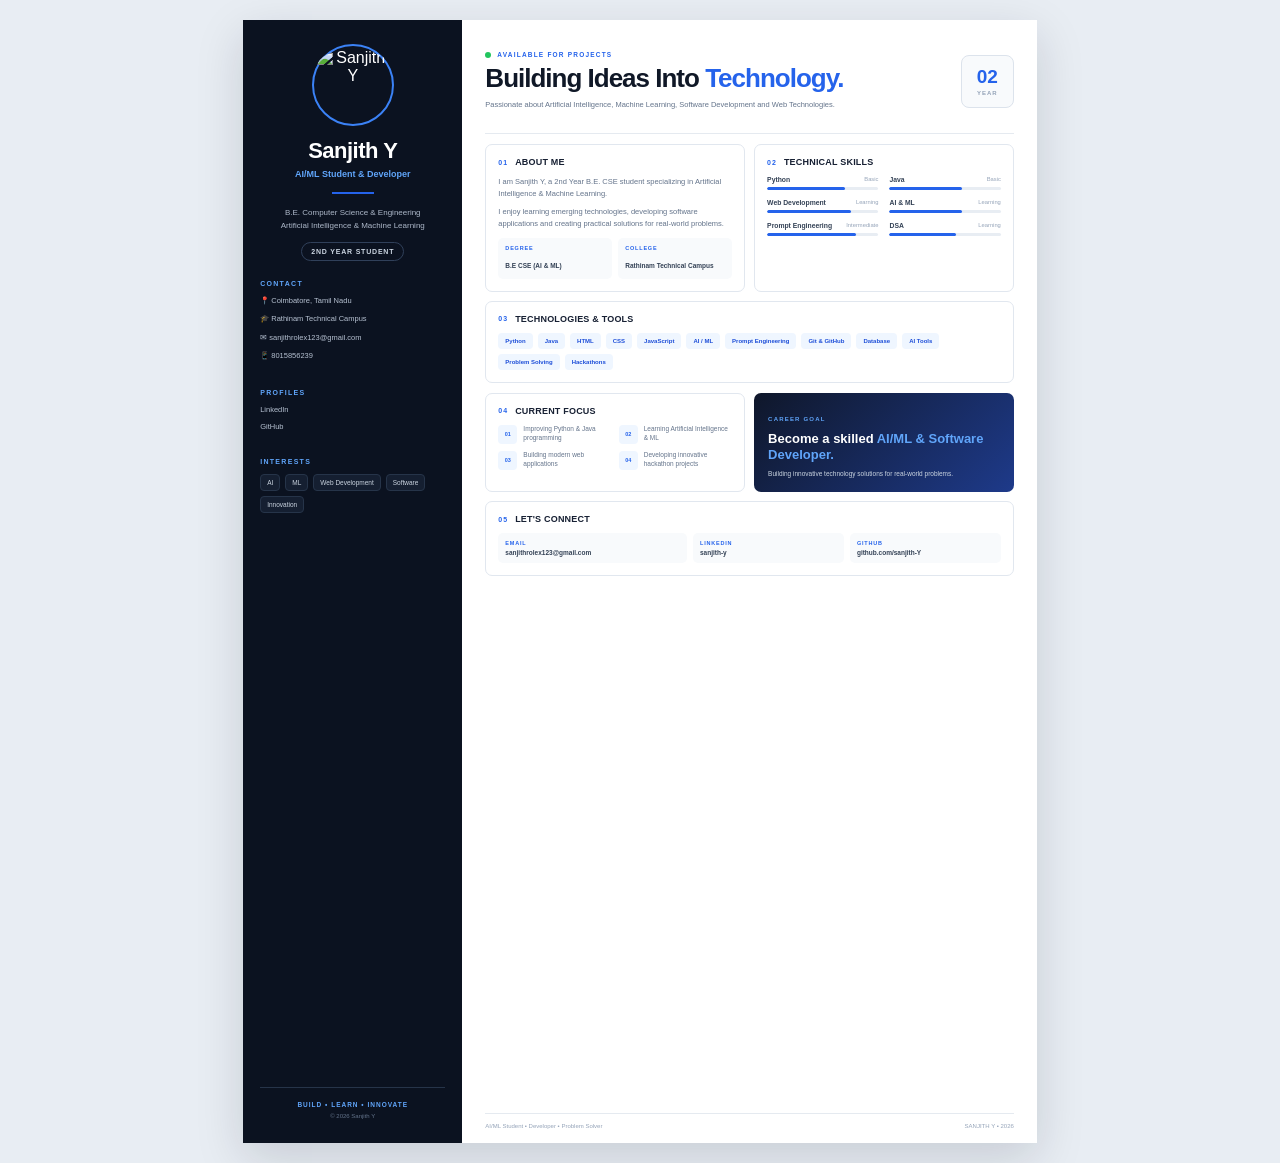
==== index.html @ 793f13cd "rename sanjith.html to index.html for Vercel" ====
<!DOCTYPE html>
<html lang="en">

<head>
    <meta charset="UTF-8">
    <meta name="viewport" content="width=device-width, initial-scale=1.0">

    <title>Sanjith Y | AI/ML Developer</title>

    <link rel="stylesheet" href="style.css">
</head>

<body>

    <div class="a4-page">

        <!-- ================= LEFT SIDEBAR ================= -->
        <aside class="sidebar">

            <div class="profile">

                <div class="profile-image">
                    <img
                        src="https://encrypted-tbn0.gstatic.com/images?q=tbn:ANd9GcQMVvHzq5kHHmvVoiVvFJDUpN05G9KnWZoqRrxquYGa-ZH-_m9eELQYK7w&s=10"
                        alt="Sanjith Y">
                </div>

                <h1>Sanjith Y</h1>

                <h2>AI/ML Student & Developer</h2>

                <div class="divider"></div>

                <p class="degree">
                    B.E. Computer Science & Engineering<br>
                    Artificial Intelligence & Machine Learning
                </p>

                <span class="year-badge">2ND YEAR STUDENT</span>

            </div>


            <!-- CONTACT -->
            <div class="side-section">

                <h3>CONTACT</h3>

                <p>📍 Coimbatore, Tamil Nadu</p>

                <p>🎓 Rathinam Technical Campus</p>

                <p>✉ sanjithrolex123@gmail.com</p>

                <p>📱 8015856239</p>

            </div>


            <!-- PROFILES -->
            <div class="side-section">

                <h3>PROFILES</h3>

                <a href="https://www.linkedin.com/in/sanjith-y-6a9893373/"
                   target="_blank">
                    LinkedIn
                </a>

                <a href="https://github.com/sanjith-Y"
                   target="_blank">
                    GitHub
                </a>

            </div>


            <!-- INTERESTS -->
            <div class="side-section">

                <h3>INTERESTS</h3>

                <div class="side-tags">
                    <span>AI</span>
                    <span>ML</span>
                    <span>Web Development</span>
                    <span>Software</span>
                    <span>Innovation</span>
                </div>

            </div>


            <div class="sidebar-footer">
                <strong>BUILD • LEARN • INNOVATE</strong>
                <span>© 2026 Sanjith Y</span>
            </div>

        </aside>


        <!-- ================= MAIN CONTENT ================= -->
        <main class="main-content">


            <!-- HEADER -->
            <header class="hero">

                <div class="hero-text">

                    <div class="available">
                        <span></span>
                        AVAILABLE FOR PROJECTS
                    </div>

                    <h2>
                        Building Ideas Into
                        <strong>Technology.</strong>
                    </h2>

                    <p>
                        Passionate about Artificial Intelligence, Machine Learning,
                        Software Development and Web Technologies.
                    </p>

                </div>


                <div class="year-box">
                    <strong>02</strong>
                    <span>YEAR</span>
                </div>

            </header>


            <!-- ================= ABOUT + SKILLS ================= -->
            <div class="two-column">


                <!-- ABOUT -->
                <section class="card">

                    <div class="section-title">
                        <span>01</span>
                        <h3>ABOUT ME</h3>
                    </div>

                    <p class="description">
                        I am Sanjith Y, a 2nd Year B.E. CSE student specializing
                        in Artificial Intelligence & Machine Learning.
                    </p>

                    <p class="description">
                        I enjoy learning emerging technologies, developing software
                        applications and creating practical solutions for
                        real-world problems.
                    </p>

                    <div class="details">

                        <div>
                            <small>DEGREE</small>
                            <strong>B.E CSE (AI & ML)</strong>
                        </div>

                        <div>
                            <small>COLLEGE</small>
                            <strong>Rathinam Technical Campus</strong>
                        </div>

                    </div>

                </section>


                <!-- SKILLS -->
                <section class="card">

                    <div class="section-title">
                        <span>02</span>
                        <h3>TECHNICAL SKILLS</h3>
                    </div>

                    <div class="skills-grid">

                        <div class="skill">
                            <div class="skill-name">
                                <strong>Python</strong>
                                <span>Basic</span>
                            </div>

                            <div class="progress">
                                <i style="width:70%"></i>
                            </div>
                        </div>


                        <div class="skill">
                            <div class="skill-name">
                                <strong>Java</strong>
                                <span>Basic</span>
                            </div>

                            <div class="progress">
                                <i style="width:65%"></i>
                            </div>
                        </div>


                        <div class="skill">
                            <div class="skill-name">
                                <strong>Web Development</strong>
                                <span>Learning</span>
                            </div>

                            <div class="progress">
                                <i style="width:75%"></i>
                            </div>
                        </div>


                        <div class="skill">
                            <div class="skill-name">
                                <strong>AI & ML</strong>
                                <span>Learning</span>
                            </div>

                            <div class="progress">
                                <i style="width:65%"></i>
                            </div>
                        </div>


                        <div class="skill">
                            <div class="skill-name">
                                <strong>Prompt Engineering</strong>
                                <span>Intermediate</span>
                            </div>

                            <div class="progress">
                                <i style="width:80%"></i>
                            </div>
                        </div>


                        <div class="skill">
                            <div class="skill-name">
                                <strong>DSA</strong>
                                <span>Learning</span>
                            </div>

                            <div class="progress">
                                <i style="width:60%"></i>
                            </div>
                        </div>

                    </div>

                </section>

            </div>


            <!-- ================= TECHNOLOGIES ================= -->
            <section class="card tools-card">

                <div class="section-title">
                    <span>03</span>
                    <h3>TECHNOLOGIES & TOOLS</h3>
                </div>

                <div class="tags">

                    <span>Python</span>
                    <span>Java</span>
                    <span>HTML</span>
                    <span>CSS</span>
                    <span>JavaScript</span>
                    <span>AI / ML</span>
                    <span>Prompt Engineering</span>
                    <span>Git & GitHub</span>
                    <span>Database</span>
                    <span>AI Tools</span>
                    <span>Problem Solving</span>
                    <span>Hackathons</span>

                </div>

            </section>


            <!-- ================= FOCUS + CAREER ================= -->
            <div class="two-column">


                <!-- CURRENT FOCUS -->
                <section class="card">

                    <div class="section-title">
                        <span>04</span>
                        <h3>CURRENT FOCUS</h3>
                    </div>

                    <div class="focus-list">

                        <div>
                            <b>01</b>
                            <p>Improving Python & Java programming</p>
                        </div>

                        <div>
                            <b>02</b>
                            <p>Learning Artificial Intelligence & ML</p>
                        </div>

                        <div>
                            <b>03</b>
                            <p>Building modern web applications</p>
                        </div>

                        <div>
                            <b>04</b>
                            <p>Developing innovative hackathon projects</p>
                        </div>

                    </div>

                </section>


                <!-- CAREER -->
                <section class="career-card">

                    <span>CAREER GOAL</span>

                    <h3>
                        Become a skilled
                        <strong>AI/ML & Software Developer.</strong>
                    </h3>

                    <p>
                        Building innovative technology solutions
                        for real-world problems.
                    </p>

                </section>

            </div>


            <!-- ================= CONNECT ================= -->
            <section class="card connect-card">

                <div class="section-title">
                    <span>05</span>
                    <h3>LET'S CONNECT</h3>
                </div>

                <div class="connect-grid">

                    <a href="mailto:sanjithrolex123@gmail.com">
                        <small>EMAIL</small>
                        sanjithrolex123@gmail.com
                    </a>

                    <a href="https://www.linkedin.com/in/sanjith-y-6a9893373/"
                       target="_blank">
                        <small>LINKEDIN</small>
                        sanjith-y
                    </a>

                    <a href="https://github.com/sanjith-Y"
                       target="_blank">
                        <small>GITHUB</small>
                        github.com/sanjith-Y
                    </a>

                </div>

            </section>


            <!-- FOOTER -->
            <footer>

                <span>
                    AI/ML Student • Developer • Problem Solver
                </span>

                <span>
                    SANJITH Y • 2026
                </span>

            </footer>

        </main>

    </div>

</body>

</html>
---- style.css ----
/* =====================================================
   RESET
===================================================== */

* {
    margin: 0;
    padding: 0;
    box-sizing: border-box;
}

html {
    background: #e8edf3;
}

body {
    font-family: "Inter", "Segoe UI", Arial, sans-serif;
    background: #e8edf3;
    color: #172033;
}


/* =====================================================
   A4 PAGE
===================================================== */

.a4-page {
    width: 210mm;
    height: 297mm;

    margin: 20px auto;

    background: #ffffff;

    display: grid;
    grid-template-columns: 58mm 1fr;

    overflow: hidden;

    box-shadow:
        0 15px 45px rgba(15, 23, 42, 0.15);
}


/* =====================================================
   SIDEBAR
===================================================== */

.sidebar {
    height: 297mm;

    padding: 24px 17px;

    background: #0b1220;

    color: #ffffff;

    display: flex;
    flex-direction: column;
}


/* =====================================================
   PROFILE
===================================================== */

.profile {
    text-align: center;
}

.profile-image {
    width: 82px;
    height: 82px;

    margin: 0 auto 12px;

    padding: 3px;

    border: 2px solid #3b82f6;

    border-radius: 50%;
}

.profile-image img {
    width: 100%;
    height: 100%;

    object-fit: cover;

    border-radius: 50%;
}

.profile h1 {
    font-size: 22px;

    font-weight: 800;

    letter-spacing: -0.5px;
}

.profile h2 {
    margin-top: 5px;

    color: #60a5fa;

    font-size: 9px;

    font-weight: 600;
}

.divider {
    width: 42px;
    height: 2px;

    margin: 13px auto;

    background: #2563eb;
}

.degree {
    color: #aeb9ca;

    font-size: 8px;

    line-height: 1.6;
}

.year-badge {
    display: inline-block;

    margin-top: 9px;

    padding: 5px 9px;

    border: 1px solid #30405a;

    border-radius: 20px;

    color: #cbd5e1;

    font-size: 7px;

    font-weight: 800;

    letter-spacing: 0.8px;
}


/* =====================================================
   SIDEBAR SECTIONS
===================================================== */

.side-section {
    margin-top: 19px;
}

.side-section h3 {
    margin-bottom: 9px;

    color: #60a5fa;

    font-size: 7px;

    font-weight: 800;

    letter-spacing: 1.3px;
}

.side-section p {
    margin-bottom: 8px;

    color: #b6c1d1;

    font-size: 7.5px;

    line-height: 1.4;
}

.side-section a {
    display: block;

    margin-bottom: 8px;

    color: #b6c1d1;

    font-size: 7.5px;

    text-decoration: none;
}

.side-section a:hover {
    color: #60a5fa;
}


/* =====================================================
   SIDE TAGS
===================================================== */

.side-tags {
    display: flex;
    flex-wrap: wrap;

    gap: 5px;
}

.side-tags span {
    padding: 4px 6px;

    background: #151f31;

    border: 1px solid #263449;

    border-radius: 4px;

    color: #cbd5e1;

    font-size: 6.5px;
}


/* =====================================================
   SIDEBAR FOOTER
===================================================== */

.sidebar-footer {
    margin-top: auto;

    padding-top: 13px;

    border-top: 1px solid #263449;

    text-align: center;
}

.sidebar-footer strong {
    display: block;

    color: #60a5fa;

    font-size: 6.5px;

    letter-spacing: 1px;
}

.sidebar-footer span {
    display: block;

    margin-top: 5px;

    color: #64748b;

    font-size: 6px;
}


/* =====================================================
   MAIN CONTENT
===================================================== */

.main-content {
    min-width: 0;

    padding: 23px 23px 14px;

    display: flex;
    flex-direction: column;
}


/* =====================================================
   HERO
===================================================== */

.hero {
    min-height: 91px;

    display: flex;

    align-items: center;

    justify-content: space-between;

    gap: 15px;

    padding-bottom: 14px;

    border-bottom: 1px solid #e5eaf0;
}

.available {
    display: flex;

    align-items: center;

    gap: 6px;

    margin-bottom: 7px;

    color: #2563eb;

    font-size: 6.5px;

    font-weight: 800;

    letter-spacing: 1.2px;
}

.available span {
    width: 6px;
    height: 6px;

    border-radius: 50%;

    background: #22c55e;
}

.hero h2 {
    color: #101827;

    font-size: 26px;

    line-height: 1.05;

    letter-spacing: -1px;
}

.hero h2 strong {
    color: #2563eb;
}

.hero p {
    max-width: 430px;

    margin-top: 7px;

    color: #64748b;

    font-size: 7.5px;

    line-height: 1.55;
}


/* YEAR */

.year-box {
    width: 53px;
    height: 53px;

    flex-shrink: 0;

    display: flex;

    flex-direction: column;

    justify-content: center;

    align-items: center;

    background: #f8fafc;

    border: 1px solid #dce3ec;

    border-radius: 8px;
}

.year-box strong {
    color: #2563eb;

    font-size: 19px;
}

.year-box span {
    margin-top: 2px;

    color: #94a3b8;

    font-size: 6px;

    font-weight: 800;

    letter-spacing: 1px;
}


/* =====================================================
   TWO COLUMN
===================================================== */

.two-column {
    display: grid;

    grid-template-columns: 1fr 1fr;

    gap: 9px;

    margin-top: 10px;
}


/* =====================================================
   CARD
===================================================== */

.card {
    background: #ffffff;

    border: 1px solid #e1e7ef;

    border-radius: 7px;

    padding: 12px;
}

.card:hover {
    border-color: #c8d5e5;

    box-shadow:
        0 5px 18px rgba(15, 23, 42, 0.05);
}


/* =====================================================
   SECTION TITLE
===================================================== */

.section-title {
    display: flex;

    align-items: center;

    gap: 7px;

    margin-bottom: 9px;
}

.section-title span {
    color: #2563eb;

    font-size: 7px;

    font-weight: 800;

    letter-spacing: 1px;
}

.section-title h3 {
    color: #172033;

    font-size: 9px;

    font-weight: 800;

    letter-spacing: 0.2px;
}


/* =====================================================
   ABOUT
===================================================== */

.description {
    color: #64748b;

    font-size: 7.5px;

    line-height: 1.55;

    margin-bottom: 7px;
}

.details {
    display: grid;

    grid-template-columns: 1fr 1fr;

    gap: 6px;

    margin-top: 8px;
}

.details div {
    padding: 7px;

    background: #f8fafc;

    border-radius: 5px;
}

.details small {
    display: block;

    margin-bottom: 3px;

    color: #2563eb;

    font-size: 5.5px;

    font-weight: 800;

    letter-spacing: 0.8px;
}

.details strong {
    color: #334155;

    font-size: 6.5px;
}


/* =====================================================
   SKILLS
===================================================== */

.skills-grid {
    display: grid;

    grid-template-columns: 1fr 1fr;

    gap: 9px 11px;
}

.skill-name {
    display: flex;

    justify-content: space-between;

    margin-bottom: 4px;
}

.skill-name strong {
    color: #334155;

    font-size: 6.8px;
}

.skill-name span {
    color: #94a3b8;

    font-size: 5.8px;
}

.progress {
    width: 100%;

    height: 3px;

    background: #e8edf3;

    border-radius: 5px;

    overflow: hidden;
}

.progress i {
    display: block;

    height: 100%;

    background: #2563eb;

    border-radius: 5px;
}


/* =====================================================
   TOOLS
===================================================== */

.tools-card {
    margin-top: 9px;
}

.tags {
    display: flex;

    flex-wrap: wrap;

    gap: 5px;
}

.tags span {
    padding: 5px 7px;

    background: #eff6ff;

    color: #1d4ed8;

    border-radius: 4px;

    font-size: 6px;

    font-weight: 700;
}


/* =====================================================
   CURRENT FOCUS
===================================================== */

.focus-list {
    display: grid;

    grid-template-columns: 1fr 1fr;

    gap: 7px;
}

.focus-list div {
    display: flex;

    align-items: center;

    gap: 6px;
}

.focus-list b {
    width: 19px;
    height: 19px;

    flex-shrink: 0;

    display: flex;

    align-items: center;

    justify-content: center;

    background: #eff6ff;

    color: #2563eb;

    border-radius: 4px;

    font-size: 5.5px;
}

.focus-list p {
    color: #64748b;

    font-size: 6.5px;

    line-height: 1.35;
}


/* =====================================================
   CAREER
===================================================== */

.career-card {
    padding: 14px;

    border-radius: 7px;

    background:
        linear-gradient(
            135deg,
            #0f172a,
            #1e3a8a
        );

    color: #ffffff;
}

.career-card > span {
    color: #60a5fa;

    font-size: 6px;

    font-weight: 800;

    letter-spacing: 1.2px;
}

.career-card h3 {
    margin-top: 6px;

    font-size: 13px;

    line-height: 1.25;
}

.career-card h3 strong {
    color: #60a5fa;
}

.career-card p {
    margin-top: 6px;

    color: #cbd5e1;

    font-size: 6.5px;

    line-height: 1.4;
}


/* =====================================================
   CONNECT
===================================================== */

.connect-card {
    margin-top: 9px;
}

.connect-grid {
    display: grid;

    grid-template-columns: 1.25fr 1fr 1fr;

    gap: 6px;
}

.connect-grid a {
    padding: 7px;

    background: #f8fafc;

    border-radius: 5px;

    color: #334155;

    font-size: 6.5px;

    font-weight: 600;

    text-decoration: none;

    word-break: break-word;
}

.connect-grid a:hover {
    color: #2563eb;
}

.connect-grid small {
    display: block;

    margin-bottom: 3px;

    color: #2563eb;

    font-size: 5.5px;

    font-weight: 800;

    letter-spacing: 0.8px;
}


/* =====================================================
   FOOTER
===================================================== */

footer {
    margin-top: auto;

    padding-top: 9px;

    display: flex;

    justify-content: space-between;

    border-top: 1px solid #e5eaf0;

    color: #94a3b8;

    font-size: 6px;
}


/* =====================================================
   A4 PRINT
===================================================== */

@page {
    size: A4;
    margin: 0;
}

@media print {

    html,
    body {
        width: 210mm;
        height: 297mm;

        background: #ffffff;
    }

    .a4-page {
        width: 210mm;
        height: 297mm;

        margin: 0;

        box-shadow: none;
    }

}


/* =====================================================
   RESPONSIVE
===================================================== */

@media screen and (max-width: 850px) {

    body {
        background: #ffffff;
    }

    .a4-page {
        width: 100%;
        height: auto;

        margin: 0;

        grid-template-columns: 1fr;

        overflow: visible;

        box-shadow: none;
    }

    .sidebar {
        height: auto;

        padding: 25px;
    }

    .main-content {
        padding: 25px;
    }

}


@media screen and (max-width: 600px) {

    .two-column {
        grid-template-columns: 1fr;
    }

    .skills-grid {
        grid-template-columns: 1fr;
    }

    .focus-list {
        grid-template-columns: 1fr;
    }

    .connect-grid {
        grid-template-columns: 1fr;
    }

    .year-box {
        display: none;
    }

    .hero h2 {
        font-size: 24px;
    }

}
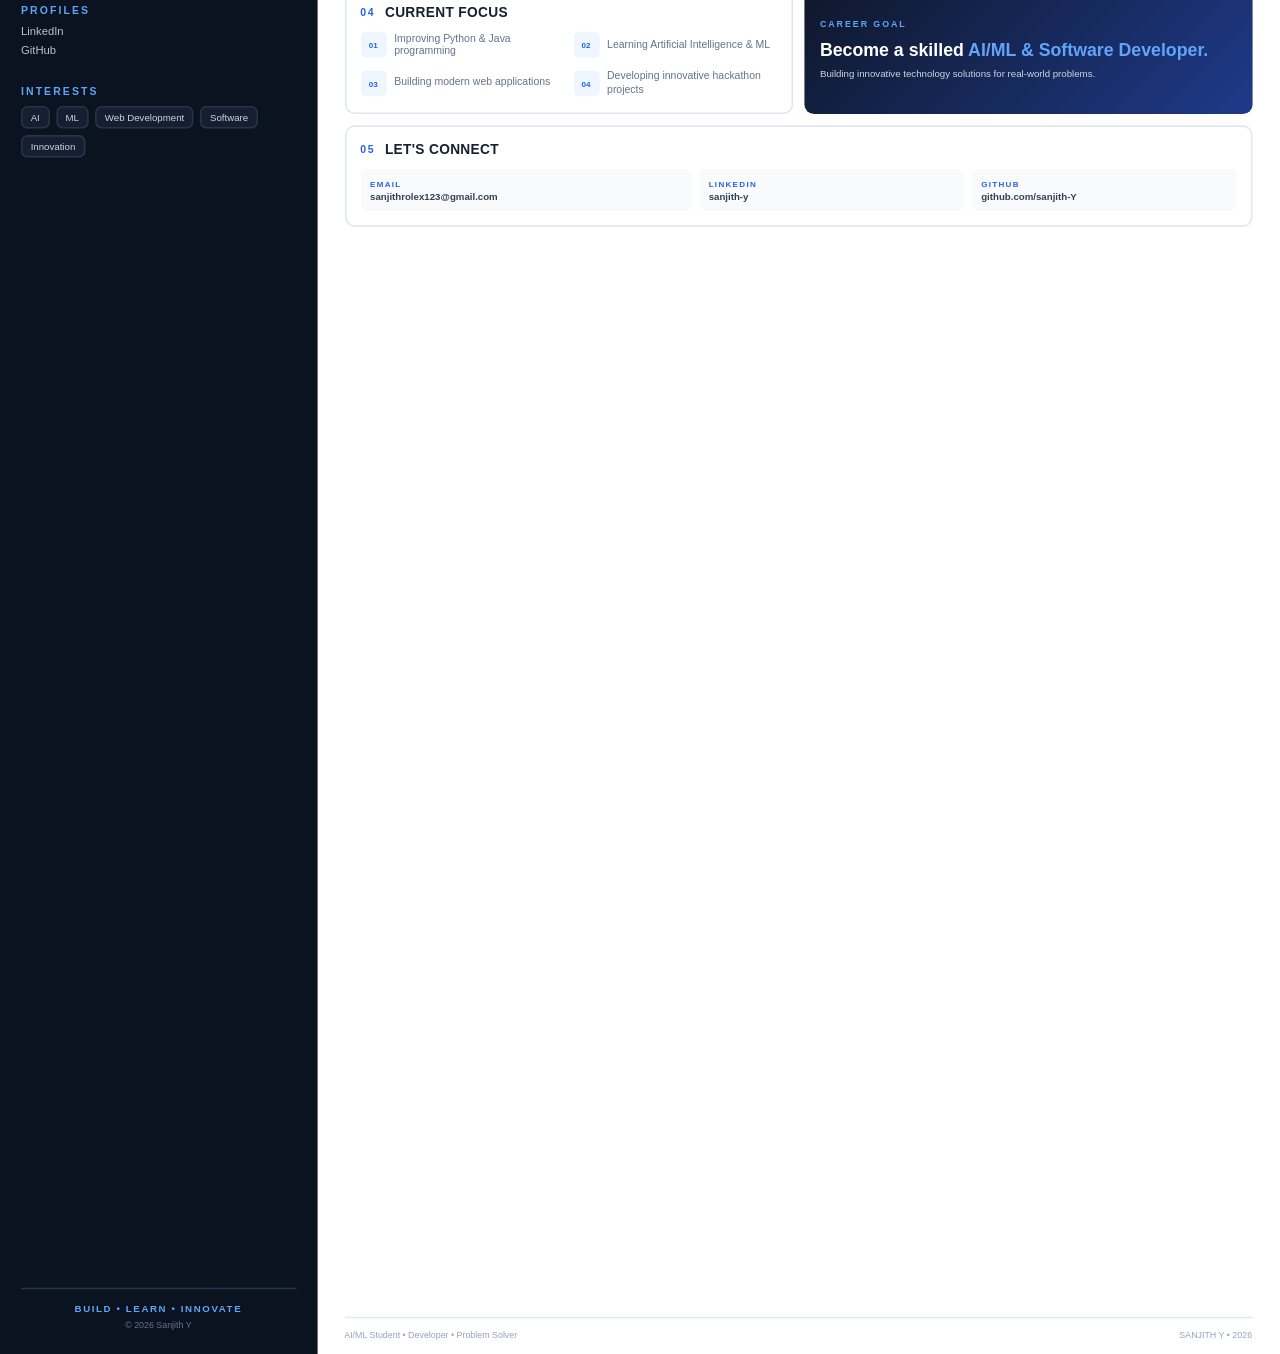
==== commit afac1269: "make resume fill full screen via JS transform scale" ====
--- a/index.html
+++ b/index.html
@@ -1,403 +1,422 @@
-<!DOCTYPE html>
-<html lang="en">
-
-<head>
-    <meta charset="UTF-8">
-    <meta name="viewport" content="width=device-width, initial-scale=1.0">
-
-    <title>Sanjith Y | AI/ML Developer</title>
-
-    <link rel="stylesheet" href="style.css">
-</head>
-
-<body>
-
-    <div class="a4-page">
-
-        <!-- ================= LEFT SIDEBAR ================= -->
-        <aside class="sidebar">
-
-            <div class="profile">
-
-                <div class="profile-image">
-                    <img
-                        src="https://encrypted-tbn0.gstatic.com/images?q=tbn:ANd9GcQMVvHzq5kHHmvVoiVvFJDUpN05G9KnWZoqRrxquYGa-ZH-_m9eELQYK7w&s=10"
-                        alt="Sanjith Y">
-                </div>
-
-                <h1>Sanjith Y</h1>
-
-                <h2>AI/ML Student & Developer</h2>
-
-                <div class="divider"></div>
-
-                <p class="degree">
-                    B.E. Computer Science & Engineering<br>
-                    Artificial Intelligence & Machine Learning
-                </p>
-
-                <span class="year-badge">2ND YEAR STUDENT</span>
-
-            </div>
-
-
-            <!-- CONTACT -->
-            <div class="side-section">
-
-                <h3>CONTACT</h3>
-
-                <p>📍 Coimbatore, Tamil Nadu</p>
-
-                <p>🎓 Rathinam Technical Campus</p>
-
-                <p>✉ sanjithrolex123@gmail.com</p>
-
-                <p>📱 8015856239</p>
-
-            </div>
-
-
-            <!-- PROFILES -->
-            <div class="side-section">
-
-                <h3>PROFILES</h3>
-
-                <a href="https://www.linkedin.com/in/sanjith-y-6a9893373/"
-                   target="_blank">
-                    LinkedIn
-                </a>
-
-                <a href="https://github.com/sanjith-Y"
-                   target="_blank">
-                    GitHub
-                </a>
-
-            </div>
-
-
-            <!-- INTERESTS -->
-            <div class="side-section">
-
-                <h3>INTERESTS</h3>
-
-                <div class="side-tags">
-                    <span>AI</span>
-                    <span>ML</span>
-                    <span>Web Development</span>
-                    <span>Software</span>
-                    <span>Innovation</span>
-                </div>
-
-            </div>
-
-
-            <div class="sidebar-footer">
-                <strong>BUILD • LEARN • INNOVATE</strong>
-                <span>© 2026 Sanjith Y</span>
-            </div>
-
-        </aside>
-
-
-        <!-- ================= MAIN CONTENT ================= -->
-        <main class="main-content">
-
-
-            <!-- HEADER -->
-            <header class="hero">
-
-                <div class="hero-text">
-
-                    <div class="available">
-                        <span></span>
-                        AVAILABLE FOR PROJECTS
-                    </div>
-
-                    <h2>
-                        Building Ideas Into
-                        <strong>Technology.</strong>
-                    </h2>
-
-                    <p>
-                        Passionate about Artificial Intelligence, Machine Learning,
-                        Software Development and Web Technologies.
-                    </p>
-
-                </div>
-
-
-                <div class="year-box">
-                    <strong>02</strong>
-                    <span>YEAR</span>
-                </div>
-
-            </header>
-
-
-            <!-- ================= ABOUT + SKILLS ================= -->
-            <div class="two-column">
-
-
-                <!-- ABOUT -->
-                <section class="card">
-
-                    <div class="section-title">
-                        <span>01</span>
-                        <h3>ABOUT ME</h3>
-                    </div>
-
-                    <p class="description">
-                        I am Sanjith Y, a 2nd Year B.E. CSE student specializing
-                        in Artificial Intelligence & Machine Learning.
-                    </p>
-
-                    <p class="description">
-                        I enjoy learning emerging technologies, developing software
-                        applications and creating practical solutions for
-                        real-world problems.
-                    </p>
-
-                    <div class="details">
-
-                        <div>
-                            <small>DEGREE</small>
-                            <strong>B.E CSE (AI & ML)</strong>
-                        </div>
-
-                        <div>
-                            <small>COLLEGE</small>
-                            <strong>Rathinam Technical Campus</strong>
-                        </div>
-
-                    </div>
-
-                </section>
-
-
-                <!-- SKILLS -->
-                <section class="card">
-
-                    <div class="section-title">
-                        <span>02</span>
-                        <h3>TECHNICAL SKILLS</h3>
-                    </div>
-
-                    <div class="skills-grid">
-
-                        <div class="skill">
-                            <div class="skill-name">
-                                <strong>Python</strong>
-                                <span>Basic</span>
-                            </div>
-
-                            <div class="progress">
-                                <i style="width:70%"></i>
-                            </div>
-                        </div>
-
-
-                        <div class="skill">
-                            <div class="skill-name">
-                                <strong>Java</strong>
-                                <span>Basic</span>
-                            </div>
-
-                            <div class="progress">
-                                <i style="width:65%"></i>
-                            </div>
-                        </div>
-
-
-                        <div class="skill">
-                            <div class="skill-name">
-                                <strong>Web Development</strong>
-                                <span>Learning</span>
-                            </div>
-
-                            <div class="progress">
-                                <i style="width:75%"></i>
-                            </div>
-                        </div>
-
-
-                        <div class="skill">
-                            <div class="skill-name">
-                                <strong>AI & ML</strong>
-                                <span>Learning</span>
-                            </div>
-
-                            <div class="progress">
-                                <i style="width:65%"></i>
-                            </div>
-                        </div>
-
-
-                        <div class="skill">
-                            <div class="skill-name">
-                                <strong>Prompt Engineering</strong>
-                                <span>Intermediate</span>
-                            </div>
-
-                            <div class="progress">
-                                <i style="width:80%"></i>
-                            </div>
-                        </div>
-
-
-                        <div class="skill">
-                            <div class="skill-name">
-                                <strong>DSA</strong>
-                                <span>Learning</span>
-                            </div>
-
-                            <div class="progress">
-                                <i style="width:60%"></i>
-                            </div>
-                        </div>
-
-                    </div>
-
-                </section>
-
-            </div>
-
-
-            <!-- ================= TECHNOLOGIES ================= -->
-            <section class="card tools-card">
-
-                <div class="section-title">
-                    <span>03</span>
-                    <h3>TECHNOLOGIES & TOOLS</h3>
-                </div>
-
-                <div class="tags">
-
-                    <span>Python</span>
-                    <span>Java</span>
-                    <span>HTML</span>
-                    <span>CSS</span>
-                    <span>JavaScript</span>
-                    <span>AI / ML</span>
-                    <span>Prompt Engineering</span>
-                    <span>Git & GitHub</span>
-                    <span>Database</span>
-                    <span>AI Tools</span>
-                    <span>Problem Solving</span>
-                    <span>Hackathons</span>
-
-                </div>
-
-            </section>
-
-
-            <!-- ================= FOCUS + CAREER ================= -->
-            <div class="two-column">
-
-
-                <!-- CURRENT FOCUS -->
-                <section class="card">
-
-                    <div class="section-title">
-                        <span>04</span>
-                        <h3>CURRENT FOCUS</h3>
-                    </div>
-
-                    <div class="focus-list">
-
-                        <div>
-                            <b>01</b>
-                            <p>Improving Python & Java programming</p>
-                        </div>
-
-                        <div>
-                            <b>02</b>
-                            <p>Learning Artificial Intelligence & ML</p>
-                        </div>
-
-                        <div>
-                            <b>03</b>
-                            <p>Building modern web applications</p>
-                        </div>
-
-                        <div>
-                            <b>04</b>
-                            <p>Developing innovative hackathon projects</p>
-                        </div>
-
-                    </div>
-
-                </section>
-
-
-                <!-- CAREER -->
-                <section class="career-card">
-
-                    <span>CAREER GOAL</span>
-
-                    <h3>
-                        Become a skilled
-                        <strong>AI/ML & Software Developer.</strong>
-                    </h3>
-
-                    <p>
-                        Building innovative technology solutions
-                        for real-world problems.
-                    </p>
-
-                </section>
-
-            </div>
-
-
-            <!-- ================= CONNECT ================= -->
-            <section class="card connect-card">
-
-                <div class="section-title">
-                    <span>05</span>
-                    <h3>LET'S CONNECT</h3>
-                </div>
-
-                <div class="connect-grid">
-
-                    <a href="mailto:sanjithrolex123@gmail.com">
-                        <small>EMAIL</small>
-                        sanjithrolex123@gmail.com
-                    </a>
-
-                    <a href="https://www.linkedin.com/in/sanjith-y-6a9893373/"
-                       target="_blank">
-                        <small>LINKEDIN</small>
-                        sanjith-y
-                    </a>
-
-                    <a href="https://github.com/sanjith-Y"
-                       target="_blank">
-                        <small>GITHUB</small>
-                        github.com/sanjith-Y
-                    </a>
-
-                </div>
-
-            </section>
-
-
-            <!-- FOOTER -->
-            <footer>
-
-                <span>
-                    AI/ML Student • Developer • Problem Solver
-                </span>
-
-                <span>
-                    SANJITH Y • 2026
-                </span>
-
-            </footer>
-
-        </main>
-
-    </div>
-
-</body>
-
+<!DOCTYPE html>
+<html lang="en">
+
+<head>
+    <meta charset="UTF-8">
+    <meta name="viewport" content="width=device-width, initial-scale=1.0">
+
+    <title>Sanjith Y | AI/ML Developer</title>
+
+    <link rel="stylesheet" href="style.css">
+</head>
+
+<body>
+
+    <div class="a4-page">
+
+        <!-- ================= LEFT SIDEBAR ================= -->
+        <aside class="sidebar">
+
+            <div class="profile">
+
+                <div class="profile-image">
+                    <img
+                        src="https://encrypted-tbn0.gstatic.com/images?q=tbn:ANd9GcQMVvHzq5kHHmvVoiVvFJDUpN05G9KnWZoqRrxquYGa-ZH-_m9eELQYK7w&s=10"
+                        alt="Sanjith Y">
+                </div>
+
+                <h1>Sanjith Y</h1>
+
+                <h2>AI/ML Student & Developer</h2>
+
+                <div class="divider"></div>
+
+                <p class="degree">
+                    B.E. Computer Science & Engineering<br>
+                    Artificial Intelligence & Machine Learning
+                </p>
+
+                <span class="year-badge">2ND YEAR STUDENT</span>
+
+            </div>
+
+
+            <!-- CONTACT -->
+            <div class="side-section">
+
+                <h3>CONTACT</h3>
+
+                <p>📍 Coimbatore, Tamil Nadu</p>
+
+                <p>🎓 Rathinam Technical Campus</p>
+
+                <p>✉ sanjithrolex123@gmail.com</p>
+
+                <p>📱 8015856239</p>
+
+            </div>
+
+
+            <!-- PROFILES -->
+            <div class="side-section">
+
+                <h3>PROFILES</h3>
+
+                <a href="https://www.linkedin.com/in/sanjith-y-6a9893373/"
+                   target="_blank">
+                    LinkedIn
+                </a>
+
+                <a href="https://github.com/sanjith-Y"
+                   target="_blank">
+                    GitHub
+                </a>
+
+            </div>
+
+
+            <!-- INTERESTS -->
+            <div class="side-section">
+
+                <h3>INTERESTS</h3>
+
+                <div class="side-tags">
+                    <span>AI</span>
+                    <span>ML</span>
+                    <span>Web Development</span>
+                    <span>Software</span>
+                    <span>Innovation</span>
+                </div>
+
+            </div>
+
+
+            <div class="sidebar-footer">
+                <strong>BUILD • LEARN • INNOVATE</strong>
+                <span>© 2026 Sanjith Y</span>
+            </div>
+
+        </aside>
+
+
+        <!-- ================= MAIN CONTENT ================= -->
+        <main class="main-content">
+
+
+            <!-- HEADER -->
+            <header class="hero">
+
+                <div class="hero-text">
+
+                    <div class="available">
+                        <span></span>
+                        AVAILABLE FOR PROJECTS
+                    </div>
+
+                    <h2>
+                        Building Ideas Into
+                        <strong>Technology.</strong>
+                    </h2>
+
+                    <p>
+                        Passionate about Artificial Intelligence, Machine Learning,
+                        Software Development and Web Technologies.
+                    </p>
+
+                </div>
+
+
+                <div class="year-box">
+                    <strong>02</strong>
+                    <span>YEAR</span>
+                </div>
+
+            </header>
+
+
+            <!-- ================= ABOUT + SKILLS ================= -->
+            <div class="two-column">
+
+
+                <!-- ABOUT -->
+                <section class="card">
+
+                    <div class="section-title">
+                        <span>01</span>
+                        <h3>ABOUT ME</h3>
+                    </div>
+
+                    <p class="description">
+                        I am Sanjith Y, a 2nd Year B.E. CSE student specializing
+                        in Artificial Intelligence & Machine Learning.
+                    </p>
+
+                    <p class="description">
+                        I enjoy learning emerging technologies, developing software
+                        applications and creating practical solutions for
+                        real-world problems.
+                    </p>
+
+                    <div class="details">
+
+                        <div>
+                            <small>DEGREE</small>
+                            <strong>B.E CSE (AI & ML)</strong>
+                        </div>
+
+                        <div>
+                            <small>COLLEGE</small>
+                            <strong>Rathinam Technical Campus</strong>
+                        </div>
+
+                    </div>
+
+                </section>
+
+
+                <!-- SKILLS -->
+                <section class="card">
+
+                    <div class="section-title">
+                        <span>02</span>
+                        <h3>TECHNICAL SKILLS</h3>
+                    </div>
+
+                    <div class="skills-grid">
+
+                        <div class="skill">
+                            <div class="skill-name">
+                                <strong>Python</strong>
+                                <span>Basic</span>
+                            </div>
+
+                            <div class="progress">
+                                <i style="width:70%"></i>
+                            </div>
+                        </div>
+
+
+                        <div class="skill">
+                            <div class="skill-name">
+                                <strong>Java</strong>
+                                <span>Basic</span>
+                            </div>
+
+                            <div class="progress">
+                                <i style="width:65%"></i>
+                            </div>
+                        </div>
+
+
+                        <div class="skill">
+                            <div class="skill-name">
+                                <strong>Web Development</strong>
+                                <span>Learning</span>
+                            </div>
+
+                            <div class="progress">
+                                <i style="width:75%"></i>
+                            </div>
+                        </div>
+
+
+                        <div class="skill">
+                            <div class="skill-name">
+                                <strong>AI & ML</strong>
+                                <span>Learning</span>
+                            </div>
+
+                            <div class="progress">
+                                <i style="width:65%"></i>
+                            </div>
+                        </div>
+
+
+                        <div class="skill">
+                            <div class="skill-name">
+                                <strong>Prompt Engineering</strong>
+                                <span>Intermediate</span>
+                            </div>
+
+                            <div class="progress">
+                                <i style="width:80%"></i>
+                            </div>
+                        </div>
+
+
+                        <div class="skill">
+                            <div class="skill-name">
+                                <strong>DSA</strong>
+                                <span>Learning</span>
+                            </div>
+
+                            <div class="progress">
+                                <i style="width:60%"></i>
+                            </div>
+                        </div>
+
+                    </div>
+
+                </section>
+
+            </div>
+
+
+            <!-- ================= TECHNOLOGIES ================= -->
+            <section class="card tools-card">
+
+                <div class="section-title">
+                    <span>03</span>
+                    <h3>TECHNOLOGIES & TOOLS</h3>
+                </div>
+
+                <div class="tags">
+
+                    <span>Python</span>
+                    <span>Java</span>
+                    <span>HTML</span>
+                    <span>CSS</span>
+                    <span>JavaScript</span>
+                    <span>AI / ML</span>
+                    <span>Prompt Engineering</span>
+                    <span>Git & GitHub</span>
+                    <span>Database</span>
+                    <span>AI Tools</span>
+                    <span>Problem Solving</span>
+                    <span>Hackathons</span>
+
+                </div>
+
+            </section>
+
+
+            <!-- ================= FOCUS + CAREER ================= -->
+            <div class="two-column">
+
+
+                <!-- CURRENT FOCUS -->
+                <section class="card">
+
+                    <div class="section-title">
+                        <span>04</span>
+                        <h3>CURRENT FOCUS</h3>
+                    </div>
+
+                    <div class="focus-list">
+
+                        <div>
+                            <b>01</b>
+                            <p>Improving Python & Java programming</p>
+                        </div>
+
+                        <div>
+                            <b>02</b>
+                            <p>Learning Artificial Intelligence & ML</p>
+                        </div>
+
+                        <div>
+                            <b>03</b>
+                            <p>Building modern web applications</p>
+                        </div>
+
+                        <div>
+                            <b>04</b>
+                            <p>Developing innovative hackathon projects</p>
+                        </div>
+
+                    </div>
+
+                </section>
+
+
+                <!-- CAREER -->
+                <section class="career-card">
+
+                    <span>CAREER GOAL</span>
+
+                    <h3>
+                        Become a skilled
+                        <strong>AI/ML & Software Developer.</strong>
+                    </h3>
+
+                    <p>
+                        Building innovative technology solutions
+                        for real-world problems.
+                    </p>
+
+                </section>
+
+            </div>
+
+
+            <!-- ================= CONNECT ================= -->
+            <section class="card connect-card">
+
+                <div class="section-title">
+                    <span>05</span>
+                    <h3>LET'S CONNECT</h3>
+                </div>
+
+                <div class="connect-grid">
+
+                    <a href="mailto:sanjithrolex123@gmail.com">
+                        <small>EMAIL</small>
+                        sanjithrolex123@gmail.com
+                    </a>
+
+                    <a href="https://www.linkedin.com/in/sanjith-y-6a9893373/"
+                       target="_blank">
+                        <small>LINKEDIN</small>
+                        sanjith-y
+                    </a>
+
+                    <a href="https://github.com/sanjith-Y"
+                       target="_blank">
+                        <small>GITHUB</small>
+                        github.com/sanjith-Y
+                    </a>
+
+                </div>
+
+            </section>
+
+
+            <!-- FOOTER -->
+            <footer>
+
+                <span>
+                    AI/ML Student • Developer • Problem Solver
+                </span>
+
+                <span>
+                    SANJITH Y • 2026
+                </span>
+
+            </footer>
+
+        </main>
+
+    </div>
+
+
+    <script>
+        function scaleToFit() {
+            var page = document.querySelector('.a4-page');
+            if (!page) return;
+            page.style.transform = 'none';
+            page.style.position = 'absolute';
+            var pageW = page.offsetWidth;
+            var pageH = page.offsetHeight;
+            var scaleX = window.innerWidth  / pageW;
+            var scaleY = window.innerHeight / pageH;
+            var scale  = Math.max(scaleX, scaleY);
+            page.style.transform = 'scale(' + scale + ')';
+            page.style.left = ((window.innerWidth  - pageW * scale) / 2) + 'px';
+            page.style.top  = ((window.innerHeight - pageH * scale) / 2) + 'px';
+        }
+        window.addEventListener('load',   scaleToFit);
+        window.addEventListener('resize', scaleToFit);
+    </script>
+</body>
+
 </html>
--- a/style.css
+++ b/style.css
@@ -8,13 +8,15 @@
     box-sizing: border-box;
 }
 
-html {
-    background: #e8edf3;
+html, body {
+    width: 100%;
+    height: 100%;
+    overflow: hidden;
+    background: #ffffff;
 }
 
 body {
     font-family: "Inter", "Segoe UI", Arial, sans-serif;
-    background: #e8edf3;
     color: #172033;
 }
 
@@ -27,17 +29,16 @@
     width: 210mm;
     height: 297mm;
 
-    margin: 20px auto;
+    margin: 0;
 
     background: #ffffff;
 
     display: grid;
-    grid-template-columns: 58mm 1fr;
+    grid-template-columns: 52mm 1fr;
 
     overflow: hidden;
 
-    box-shadow:
-        0 15px 45px rgba(15, 23, 42, 0.15);
+    transform-origin: top left;
 }
 
 
@@ -48,7 +49,7 @@
 .sidebar {
     height: 297mm;
 
-    padding: 24px 17px;
+    padding: 16px 13px;
 
     background: #0b1220;
 
@@ -68,10 +69,10 @@
 }
 
 .profile-image {
-    width: 82px;
-    height: 82px;
-
-    margin: 0 auto 12px;
+    width: 68px;
+    height: 68px;
+
+    margin: 0 auto 8px;
 
     padding: 3px;
 
@@ -90,7 +91,7 @@
 }
 
 .profile h1 {
-    font-size: 22px;
+    font-size: 18px;
 
     font-weight: 800;
 
@@ -98,20 +99,20 @@
 }
 
 .profile h2 {
-    margin-top: 5px;
+    margin-top: 3px;
 
     color: #60a5fa;
 
-    font-size: 9px;
+    font-size: 8px;
 
     font-weight: 600;
 }
 
 .divider {
-    width: 42px;
+    width: 36px;
     height: 2px;
 
-    margin: 13px auto;
+    margin: 8px auto;
 
     background: #2563eb;
 }
@@ -119,17 +120,17 @@
 .degree {
     color: #aeb9ca;
 
-    font-size: 8px;
-
-    line-height: 1.6;
+    font-size: 7.5px;
+
+    line-height: 1.5;
 }
 
 .year-badge {
     display: inline-block;
 
-    margin-top: 9px;
-
-    padding: 5px 9px;
+    margin-top: 6px;
+
+    padding: 3px 7px;
 
     border: 1px solid #30405a;
 
@@ -137,40 +138,40 @@
 
     color: #cbd5e1;
 
+    font-size: 6.5px;
+
+    font-weight: 800;
+
+    letter-spacing: 0.8px;
+}
+
+
+/* =====================================================
+   SIDEBAR SECTIONS
+===================================================== */
+
+.side-section {
+    margin-top: 13px;
+}
+
+.side-section h3 {
+    margin-bottom: 6px;
+
+    color: #60a5fa;
+
+    font-size: 6.5px;
+
+    font-weight: 800;
+
+    letter-spacing: 1.3px;
+}
+
+.side-section p {
+    margin-bottom: 5px;
+
+    color: #b6c1d1;
+
     font-size: 7px;
-
-    font-weight: 800;
-
-    letter-spacing: 0.8px;
-}
-
-
-/* =====================================================
-   SIDEBAR SECTIONS
-===================================================== */
-
-.side-section {
-    margin-top: 19px;
-}
-
-.side-section h3 {
-    margin-bottom: 9px;
-
-    color: #60a5fa;
-
-    font-size: 7px;
-
-    font-weight: 800;
-
-    letter-spacing: 1.3px;
-}
-
-.side-section p {
-    margin-bottom: 8px;
-
-    color: #b6c1d1;
-
-    font-size: 7.5px;
 
     line-height: 1.4;
 }
@@ -178,11 +179,11 @@
 .side-section a {
     display: block;
 
-    margin-bottom: 8px;
+    margin-bottom: 5px;
 
     color: #b6c1d1;
 
-    font-size: 7.5px;
+    font-size: 7px;
 
     text-decoration: none;
 }
@@ -200,11 +201,11 @@
     display: flex;
     flex-wrap: wrap;
 
-    gap: 5px;
+    gap: 4px;
 }
 
 .side-tags span {
-    padding: 4px 6px;
+    padding: 3px 5px;
 
     background: #151f31;
 
@@ -214,7 +215,7 @@
 
     color: #cbd5e1;
 
-    font-size: 6.5px;
+    font-size: 6px;
 }
 
 
@@ -225,7 +226,7 @@
 .sidebar-footer {
     margin-top: auto;
 
-    padding-top: 13px;
+    padding-top: 9px;
 
     border-top: 1px solid #263449;
 
@@ -237,7 +238,7 @@
 
     color: #60a5fa;
 
-    font-size: 6.5px;
+    font-size: 6px;
 
     letter-spacing: 1px;
 }
@@ -245,11 +246,11 @@
 .sidebar-footer span {
     display: block;
 
-    margin-top: 5px;
+    margin-top: 4px;
 
     color: #64748b;
 
-    font-size: 6px;
+    font-size: 5.5px;
 }
 
 
@@ -260,7 +261,7 @@
 .main-content {
     min-width: 0;
 
-    padding: 23px 23px 14px;
+    padding: 15px 17px 10px;
 
     display: flex;
     flex-direction: column;
@@ -272,17 +273,15 @@
 ===================================================== */
 
 .hero {
-    min-height: 91px;
-
     display: flex;
 
     align-items: center;
 
     justify-content: space-between;
 
-    gap: 15px;
-
-    padding-bottom: 14px;
+    gap: 12px;
+
+    padding-bottom: 10px;
 
     border-bottom: 1px solid #e5eaf0;
 }
@@ -292,13 +291,13 @@
 
     align-items: center;
 
-    gap: 6px;
-
-    margin-bottom: 7px;
+    gap: 5px;
+
+    margin-bottom: 5px;
 
     color: #2563eb;
 
-    font-size: 6.5px;
+    font-size: 6px;
 
     font-weight: 800;
 
@@ -306,8 +305,8 @@
 }
 
 .available span {
-    width: 6px;
-    height: 6px;
+    width: 5px;
+    height: 5px;
 
     border-radius: 50%;
 
@@ -317,11 +316,11 @@
 .hero h2 {
     color: #101827;
 
-    font-size: 26px;
+    font-size: 21px;
 
     line-height: 1.05;
 
-    letter-spacing: -1px;
+    letter-spacing: -0.8px;
 }
 
 .hero h2 strong {
@@ -331,21 +330,21 @@
 .hero p {
     max-width: 430px;
 
-    margin-top: 7px;
+    margin-top: 5px;
 
     color: #64748b;
 
-    font-size: 7.5px;
-
-    line-height: 1.55;
+    font-size: 7px;
+
+    line-height: 1.5;
 }
 
 
 /* YEAR */
 
 .year-box {
-    width: 53px;
-    height: 53px;
+    width: 46px;
+    height: 46px;
 
     flex-shrink: 0;
 
@@ -361,21 +360,21 @@
 
     border: 1px solid #dce3ec;
 
-    border-radius: 8px;
+    border-radius: 7px;
 }
 
 .year-box strong {
     color: #2563eb;
 
-    font-size: 19px;
+    font-size: 16px;
 }
 
 .year-box span {
-    margin-top: 2px;
+    margin-top: 1px;
 
     color: #94a3b8;
 
-    font-size: 6px;
+    font-size: 5.5px;
 
     font-weight: 800;
 
@@ -392,9 +391,9 @@
 
     grid-template-columns: 1fr 1fr;
 
-    gap: 9px;
-
-    margin-top: 10px;
+    gap: 7px;
+
+    margin-top: 8px;
 }
 
 
@@ -407,9 +406,9 @@
 
     border: 1px solid #e1e7ef;
 
-    border-radius: 7px;
-
-    padding: 12px;
+    border-radius: 6px;
+
+    padding: 9px;
 }
 
 .card:hover {
@@ -429,15 +428,15 @@
 
     align-items: center;
 
-    gap: 7px;
-
-    margin-bottom: 9px;
+    gap: 6px;
+
+    margin-bottom: 7px;
 }
 
 .section-title span {
     color: #2563eb;
 
-    font-size: 7px;
+    font-size: 6.5px;
 
     font-weight: 800;
 
@@ -447,7 +446,7 @@
 .section-title h3 {
     color: #172033;
 
-    font-size: 9px;
+    font-size: 8.5px;
 
     font-weight: 800;
 
@@ -462,11 +461,11 @@
 .description {
     color: #64748b;
 
-    font-size: 7.5px;
-
-    line-height: 1.55;
-
-    margin-bottom: 7px;
+    font-size: 7px;
+
+    line-height: 1.5;
+
+    margin-bottom: 5px;
 }
 
 .details {
@@ -474,27 +473,27 @@
 
     grid-template-columns: 1fr 1fr;
 
-    gap: 6px;
-
-    margin-top: 8px;
+    gap: 5px;
+
+    margin-top: 6px;
 }
 
 .details div {
-    padding: 7px;
+    padding: 5px;
 
     background: #f8fafc;
 
-    border-radius: 5px;
+    border-radius: 4px;
 }
 
 .details small {
     display: block;
 
-    margin-bottom: 3px;
+    margin-bottom: 2px;
 
     color: #2563eb;
 
-    font-size: 5.5px;
+    font-size: 5px;
 
     font-weight: 800;
 
@@ -504,7 +503,7 @@
 .details strong {
     color: #334155;
 
-    font-size: 6.5px;
+    font-size: 6px;
 }
 
 
@@ -517,7 +516,7 @@
 
     grid-template-columns: 1fr 1fr;
 
-    gap: 9px 11px;
+    gap: 7px 10px;
 }
 
 .skill-name {
@@ -525,19 +524,19 @@
 
     justify-content: space-between;
 
-    margin-bottom: 4px;
+    margin-bottom: 3px;
 }
 
 .skill-name strong {
     color: #334155;
 
-    font-size: 6.8px;
+    font-size: 6.5px;
 }
 
 .skill-name span {
     color: #94a3b8;
 
-    font-size: 5.8px;
+    font-size: 5.5px;
 }
 
 .progress {
@@ -568,7 +567,7 @@
 ===================================================== */
 
 .tools-card {
-    margin-top: 9px;
+    margin-top: 7px;
 }
 
 .tags {
@@ -576,11 +575,11 @@
 
     flex-wrap: wrap;
 
-    gap: 5px;
+    gap: 4px;
 }
 
 .tags span {
-    padding: 5px 7px;
+    padding: 4px 6px;
 
     background: #eff6ff;
 
@@ -603,7 +602,7 @@
 
     grid-template-columns: 1fr 1fr;
 
-    gap: 7px;
+    gap: 6px;
 }
 
 .focus-list div {
@@ -611,12 +610,12 @@
 
     align-items: center;
 
-    gap: 6px;
+    gap: 5px;
 }
 
 .focus-list b {
-    width: 19px;
-    height: 19px;
+    width: 16px;
+    height: 16px;
 
     flex-shrink: 0;
 
@@ -630,9 +629,9 @@
 
     color: #2563eb;
 
-    border-radius: 4px;
-
-    font-size: 5.5px;
+    border-radius: 3px;
+
+    font-size: 5px;
 }
 
 .focus-list p {
@@ -649,9 +648,9 @@
 ===================================================== */
 
 .career-card {
-    padding: 14px;
-
-    border-radius: 7px;
+    padding: 10px;
+
+    border-radius: 6px;
 
     background:
         linear-gradient(
@@ -666,7 +665,7 @@
 .career-card > span {
     color: #60a5fa;
 
-    font-size: 6px;
+    font-size: 5.5px;
 
     font-weight: 800;
 
@@ -674,9 +673,9 @@
 }
 
 .career-card h3 {
-    margin-top: 6px;
-
-    font-size: 13px;
+    margin-top: 4px;
+
+    font-size: 11px;
 
     line-height: 1.25;
 }
@@ -686,11 +685,11 @@
 }
 
 .career-card p {
-    margin-top: 6px;
+    margin-top: 4px;
 
     color: #cbd5e1;
 
-    font-size: 6.5px;
+    font-size: 6px;
 
     line-height: 1.4;
 }
@@ -701,7 +700,7 @@
 ===================================================== */
 
 .connect-card {
-    margin-top: 9px;
+    margin-top: 7px;
 }
 
 .connect-grid {
@@ -709,19 +708,19 @@
 
     grid-template-columns: 1.25fr 1fr 1fr;
 
-    gap: 6px;
+    gap: 5px;
 }
 
 .connect-grid a {
-    padding: 7px;
+    padding: 6px;
 
     background: #f8fafc;
 
-    border-radius: 5px;
+    border-radius: 4px;
 
     color: #334155;
 
-    font-size: 6.5px;
+    font-size: 6px;
 
     font-weight: 600;
 
@@ -737,11 +736,11 @@
 .connect-grid small {
     display: block;
 
-    margin-bottom: 3px;
+    margin-bottom: 2px;
 
     color: #2563eb;
 
-    font-size: 5.5px;
+    font-size: 5px;
 
     font-weight: 800;
 
@@ -756,7 +755,7 @@
 footer {
     margin-top: auto;
 
-    padding-top: 9px;
+    padding-top: 7px;
 
     display: flex;
 
@@ -766,13 +765,9 @@
 
     color: #94a3b8;
 
-    font-size: 6px;
-}
-
-
-/* =====================================================
-   A4 PRINT
-===================================================== */
+    font-size: 5.5px;
+}
+
 
 @page {
     size: A4;
@@ -785,16 +780,15 @@
     body {
         width: 210mm;
         height: 297mm;
-
+        overflow: visible;
         background: #ffffff;
     }
 
     .a4-page {
         width: 210mm;
         height: 297mm;
-
         margin: 0;
-
+        transform: none !important;
         box-shadow: none;
     }
 
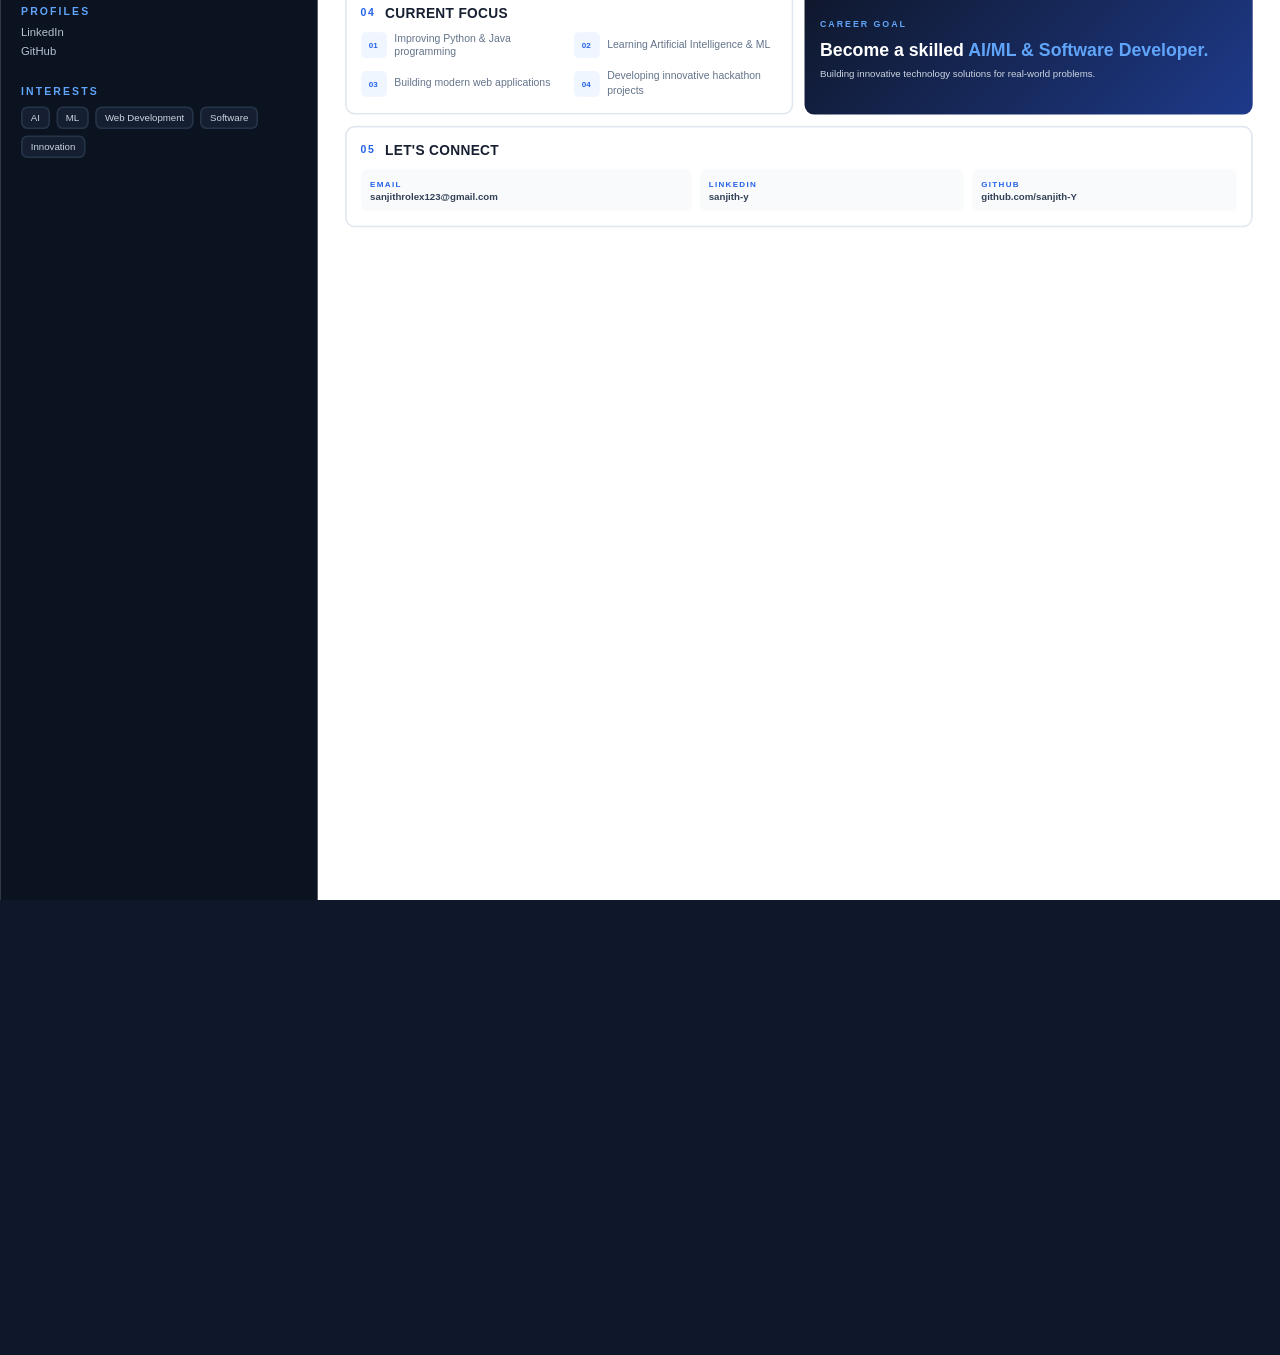
==== commit 29fee197: "clean fullscreen rewrite: flex-centered body, scale from center, fix print" ====
--- a/index.html
+++ b/index.html
@@ -1,422 +1,1233 @@
-<!DOCTYPE html>
-<html lang="en">
-
-<head>
-    <meta charset="UTF-8">
-    <meta name="viewport" content="width=device-width, initial-scale=1.0">
-
-    <title>Sanjith Y | AI/ML Developer</title>
-
-    <link rel="stylesheet" href="style.css">
-</head>
-
-<body>
-
-    <div class="a4-page">
-
-        <!-- ================= LEFT SIDEBAR ================= -->
-        <aside class="sidebar">
-
-            <div class="profile">
-
-                <div class="profile-image">
-                    <img
-                        src="https://encrypted-tbn0.gstatic.com/images?q=tbn:ANd9GcQMVvHzq5kHHmvVoiVvFJDUpN05G9KnWZoqRrxquYGa-ZH-_m9eELQYK7w&s=10"
-                        alt="Sanjith Y">
-                </div>
-
-                <h1>Sanjith Y</h1>
-
-                <h2>AI/ML Student & Developer</h2>
-
-                <div class="divider"></div>
-
-                <p class="degree">
-                    B.E. Computer Science & Engineering<br>
-                    Artificial Intelligence & Machine Learning
-                </p>
-
-                <span class="year-badge">2ND YEAR STUDENT</span>
-
-            </div>
-
-
-            <!-- CONTACT -->
-            <div class="side-section">
-
-                <h3>CONTACT</h3>
-
-                <p>📍 Coimbatore, Tamil Nadu</p>
-
-                <p>🎓 Rathinam Technical Campus</p>
-
-                <p>✉ sanjithrolex123@gmail.com</p>
-
-                <p>📱 8015856239</p>
-
-            </div>
-
-
-            <!-- PROFILES -->
-            <div class="side-section">
-
-                <h3>PROFILES</h3>
-
-                <a href="https://www.linkedin.com/in/sanjith-y-6a9893373/"
-                   target="_blank">
-                    LinkedIn
-                </a>
-
-                <a href="https://github.com/sanjith-Y"
-                   target="_blank">
-                    GitHub
-                </a>
-
-            </div>
-
-
-            <!-- INTERESTS -->
-            <div class="side-section">
-
-                <h3>INTERESTS</h3>
-
-                <div class="side-tags">
-                    <span>AI</span>
-                    <span>ML</span>
-                    <span>Web Development</span>
-                    <span>Software</span>
-                    <span>Innovation</span>
-                </div>
-
-            </div>
-
-
-            <div class="sidebar-footer">
-                <strong>BUILD • LEARN • INNOVATE</strong>
-                <span>© 2026 Sanjith Y</span>
-            </div>
-
-        </aside>
-
-
-        <!-- ================= MAIN CONTENT ================= -->
-        <main class="main-content">
-
-
-            <!-- HEADER -->
-            <header class="hero">
-
-                <div class="hero-text">
-
-                    <div class="available">
-                        <span></span>
-                        AVAILABLE FOR PROJECTS
-                    </div>
-
-                    <h2>
-                        Building Ideas Into
-                        <strong>Technology.</strong>
-                    </h2>
-
-                    <p>
-                        Passionate about Artificial Intelligence, Machine Learning,
-                        Software Development and Web Technologies.
-                    </p>
-
-                </div>
-
-
-                <div class="year-box">
-                    <strong>02</strong>
-                    <span>YEAR</span>
-                </div>
-
-            </header>
-
-
-            <!-- ================= ABOUT + SKILLS ================= -->
-            <div class="two-column">
-
-
-                <!-- ABOUT -->
-                <section class="card">
-
-                    <div class="section-title">
-                        <span>01</span>
-                        <h3>ABOUT ME</h3>
-                    </div>
-
-                    <p class="description">
-                        I am Sanjith Y, a 2nd Year B.E. CSE student specializing
-                        in Artificial Intelligence & Machine Learning.
-                    </p>
-
-                    <p class="description">
-                        I enjoy learning emerging technologies, developing software
-                        applications and creating practical solutions for
-                        real-world problems.
-                    </p>
-
-                    <div class="details">
-
-                        <div>
-                            <small>DEGREE</small>
-                            <strong>B.E CSE (AI & ML)</strong>
-                        </div>
-
-                        <div>
-                            <small>COLLEGE</small>
-                            <strong>Rathinam Technical Campus</strong>
-                        </div>
-
-                    </div>
-
-                </section>
-
-
-                <!-- SKILLS -->
-                <section class="card">
-
-                    <div class="section-title">
-                        <span>02</span>
-                        <h3>TECHNICAL SKILLS</h3>
-                    </div>
-
-                    <div class="skills-grid">
-
-                        <div class="skill">
-                            <div class="skill-name">
-                                <strong>Python</strong>
-                                <span>Basic</span>
-                            </div>
-
-                            <div class="progress">
-                                <i style="width:70%"></i>
-                            </div>
-                        </div>
-
-
-                        <div class="skill">
-                            <div class="skill-name">
-                                <strong>Java</strong>
-                                <span>Basic</span>
-                            </div>
-
-                            <div class="progress">
-                                <i style="width:65%"></i>
-                            </div>
-                        </div>
-
-
-                        <div class="skill">
-                            <div class="skill-name">
-                                <strong>Web Development</strong>
-                                <span>Learning</span>
-                            </div>
-
-                            <div class="progress">
-                                <i style="width:75%"></i>
-                            </div>
-                        </div>
-
-
-                        <div class="skill">
-                            <div class="skill-name">
-                                <strong>AI & ML</strong>
-                                <span>Learning</span>
-                            </div>
-
-                            <div class="progress">
-                                <i style="width:65%"></i>
-                            </div>
-                        </div>
-
-
-                        <div class="skill">
-                            <div class="skill-name">
-                                <strong>Prompt Engineering</strong>
-                                <span>Intermediate</span>
-                            </div>
-
-                            <div class="progress">
-                                <i style="width:80%"></i>
-                            </div>
-                        </div>
-
-
-                        <div class="skill">
-                            <div class="skill-name">
-                                <strong>DSA</strong>
-                                <span>Learning</span>
-                            </div>
-
-                            <div class="progress">
-                                <i style="width:60%"></i>
-                            </div>
-                        </div>
-
-                    </div>
-
-                </section>
-
-            </div>
-
-
-            <!-- ================= TECHNOLOGIES ================= -->
-            <section class="card tools-card">
-
-                <div class="section-title">
-                    <span>03</span>
-                    <h3>TECHNOLOGIES & TOOLS</h3>
-                </div>
-
-                <div class="tags">
-
-                    <span>Python</span>
-                    <span>Java</span>
-                    <span>HTML</span>
-                    <span>CSS</span>
-                    <span>JavaScript</span>
-                    <span>AI / ML</span>
-                    <span>Prompt Engineering</span>
-                    <span>Git & GitHub</span>
-                    <span>Database</span>
-                    <span>AI Tools</span>
-                    <span>Problem Solving</span>
-                    <span>Hackathons</span>
-
-                </div>
-
-            </section>
-
-
-            <!-- ================= FOCUS + CAREER ================= -->
-            <div class="two-column">
-
-
-                <!-- CURRENT FOCUS -->
-                <section class="card">
-
-                    <div class="section-title">
-                        <span>04</span>
-                        <h3>CURRENT FOCUS</h3>
-                    </div>
-
-                    <div class="focus-list">
-
-                        <div>
-                            <b>01</b>
-                            <p>Improving Python & Java programming</p>
-                        </div>
-
-                        <div>
-                            <b>02</b>
-                            <p>Learning Artificial Intelligence & ML</p>
-                        </div>
-
-                        <div>
-                            <b>03</b>
-                            <p>Building modern web applications</p>
-                        </div>
-
-                        <div>
-                            <b>04</b>
-                            <p>Developing innovative hackathon projects</p>
-                        </div>
-
-                    </div>
-
-                </section>
-
-
-                <!-- CAREER -->
-                <section class="career-card">
-
-                    <span>CAREER GOAL</span>
-
-                    <h3>
-                        Become a skilled
-                        <strong>AI/ML & Software Developer.</strong>
-                    </h3>
-
-                    <p>
-                        Building innovative technology solutions
-                        for real-world problems.
-                    </p>
-
-                </section>
-
-            </div>
-
-
-            <!-- ================= CONNECT ================= -->
-            <section class="card connect-card">
-
-                <div class="section-title">
-                    <span>05</span>
-                    <h3>LET'S CONNECT</h3>
-                </div>
-
-                <div class="connect-grid">
-
-                    <a href="mailto:sanjithrolex123@gmail.com">
-                        <small>EMAIL</small>
-                        sanjithrolex123@gmail.com
-                    </a>
-
-                    <a href="https://www.linkedin.com/in/sanjith-y-6a9893373/"
-                       target="_blank">
-                        <small>LINKEDIN</small>
-                        sanjith-y
-                    </a>
-
-                    <a href="https://github.com/sanjith-Y"
-                       target="_blank">
-                        <small>GITHUB</small>
-                        github.com/sanjith-Y
-                    </a>
-
-                </div>
-
-            </section>
-
-
-            <!-- FOOTER -->
-            <footer>
-
-                <span>
-                    AI/ML Student • Developer • Problem Solver
-                </span>
-
-                <span>
-                    SANJITH Y • 2026
-                </span>
-
-            </footer>
-
-        </main>
+<!DOCTYPE html>++
+<html lang="en">++
+++
+<head>++
+    <meta charset="UTF-8">++
+    <meta name="viewport" content="width=device-width, initial-scale=1.0">++
+++
+    <title>Sanjith Y | AI/ML Developer</title>++
+++
+    <link rel="stylesheet" href="style.css">++
+</head>++
+++
+<body>++
+++
+    <div class="a4-page">++
+++
+        <!-- ================= LEFT SIDEBAR ================= -->++
+        <aside class="sidebar">++
+++
+            <div class="profile">++
+++
+                <div class="profile-image">++
+                    <img++
+                        src="https://encrypted-tbn0.gstatic.com/images?q=tbn:ANd9GcQMVvHzq5kHHmvVoiVvFJDUpN05G9KnWZoqRrxquYGa-ZH-_m9eELQYK7w&s=10"++
+                        alt="Sanjith Y">++
+                </div>++
+++
+                <h1>Sanjith Y</h1>++
+++
+                <h2>AI/ML Student & Developer</h2>++
+++
+                <div class="divider"></div>++
+++
+                <p class="degree">++
+                    B.E. Computer Science & Engineering<br>++
+                    Artificial Intelligence & Machine Learning++
+                </p>++
+++
+                <span class="year-badge">2ND YEAR STUDENT</span>++
+++
+            </div>++
+++
+++
+            <!-- CONTACT -->++
+            <div class="side-section">++
+++
+                <h3>CONTACT</h3>++
+++
+                <p>📍 Coimbatore, Tamil Nadu</p>++
+++
+                <p>🎓 Rathinam Technical Campus</p>++
+++
+                <p>✉ sanjithrolex123@gmail.com</p>++
+++
+                <p>📱 8015856239</p>++
+++
+            </div>++
+++
+++
+            <!-- PROFILES -->++
+            <div class="side-section">++
+++
+                <h3>PROFILES</h3>++
+++
+                <a href="https://www.linkedin.com/in/sanjith-y-6a9893373/"++
+                   target="_blank">++
+                    LinkedIn++
+                </a>++
+++
+                <a href="https://github.com/sanjith-Y"++
+                   target="_blank">++
+                    GitHub++
+                </a>++
+++
+            </div>++
+++
+++
+            <!-- INTERESTS -->++
+            <div class="side-section">++
+++
+                <h3>INTERESTS</h3>++
+++
+                <div class="side-tags">++
+                    <span>AI</span>++
+                    <span>ML</span>++
+                    <span>Web Development</span>++
+                    <span>Software</span>++
+                    <span>Innovation</span>++
+                </div>++
+++
+            </div>++
+++
+++
+            <div class="sidebar-footer">++
+                <strong>BUILD • LEARN • INNOVATE</strong>++
+                <span>© 2026 Sanjith Y</span>++
+            </div>++
+++
+        </aside>++
+++
+++
+        <!-- ================= MAIN CONTENT ================= -->++
+        <main class="main-content">++
+++
+++
+            <!-- HEADER -->++
+            <header class="hero">++
+++
+                <div class="hero-text">++
+++
+                    <div class="available">++
+                        <span></span>++
+                        AVAILABLE FOR PROJECTS++
+                    </div>++
+++
+                    <h2>++
+                        Building Ideas Into++
+                        <strong>Technology.</strong>++
+                    </h2>++
+++
+                    <p>++
+                        Passionate about Artificial Intelligence, Machine Learning,++
+                        Software Development and Web Technologies.++
+                    </p>++
+++
+                </div>++
+++
+++
+                <div class="year-box">++
+                    <strong>02</strong>++
+                    <span>YEAR</span>++
+                </div>++
+++
+            </header>++
+++
+++
+            <!-- ================= ABOUT + SKILLS ================= -->++
+            <div class="two-column">++
+++
+++
+                <!-- ABOUT -->++
+                <section class="card">++
+++
+                    <div class="section-title">++
+                        <span>01</span>++
+                        <h3>ABOUT ME</h3>++
+                    </div>++
+++
+                    <p class="description">++
+                        I am Sanjith Y, a 2nd Year B.E. CSE student specializing++
+                        in Artificial Intelligence & Machine Learning.++
+                    </p>++
+++
+                    <p class="description">++
+                        I enjoy learning emerging technologies, developing software++
+                        applications and creating practical solutions for++
+                        real-world problems.++
+                    </p>++
+++
+                    <div class="details">++
+++
+                        <div>++
+                            <small>DEGREE</small>++
+                            <strong>B.E CSE (AI & ML)</strong>++
+                        </div>++
+++
+                        <div>++
+                            <small>COLLEGE</small>++
+                            <strong>Rathinam Technical Campus</strong>++
+                        </div>++
+++
+                    </div>++
+++
+                </section>++
+++
+++
+                <!-- SKILLS -->++
+                <section class="card">++
+++
+                    <div class="section-title">++
+                        <span>02</span>++
+                        <h3>TECHNICAL SKILLS</h3>++
+                    </div>++
+++
+                    <div class="skills-grid">++
+++
+                        <div class="skill">++
+                            <div class="skill-name">++
+                                <strong>Python</strong>++
+                                <span>Basic</span>++
+                            </div>++
+++
+                            <div class="progress">++
+                                <i style="width:70%"></i>++
+                            </div>++
+                        </div>++
+++
+++
+                        <div class="skill">++
+                            <div class="skill-name">++
+                                <strong>Java</strong>++
+                                <span>Basic</span>++
+                            </div>++
+++
+                            <div class="progress">++
+                                <i style="width:65%"></i>++
+                            </div>++
+                        </div>++
+++
+++
+                        <div class="skill">++
+                            <div class="skill-name">++
+                                <strong>Web Development</strong>++
+                                <span>Learning</span>++
+                            </div>++
+++
+                            <div class="progress">++
+                                <i style="width:75%"></i>++
+                            </div>++
+                        </div>++
+++
+++
+                        <div class="skill">++
+                            <div class="skill-name">++
+                                <strong>AI & ML</strong>++
+                                <span>Learning</span>++
+                            </div>++
+++
+                            <div class="progress">++
+                                <i style="width:65%"></i>++
+                            </div>++
+                        </div>++
+++
+++
+                        <div class="skill">++
+                            <div class="skill-name">++
+                                <strong>Prompt Engineering</strong>++
+                                <span>Intermediate</span>++
+                            </div>++
+++
+                            <div class="progress">++
+                                <i style="width:80%"></i>++
+                            </div>++
+                        </div>++
+++
+++
+                        <div class="skill">++
+                            <div class="skill-name">++
+                                <strong>DSA</strong>++
+                                <span>Learning</span>++
+                            </div>++
+++
+                            <div class="progress">++
+                                <i style="width:60%"></i>++
+                            </div>++
+                        </div>++
+++
+                    </div>++
+++
+                </section>++
+++
+            </div>++
+++
+++
+            <!-- ================= TECHNOLOGIES ================= -->++
+            <section class="card tools-card">++
+++
+                <div class="section-title">++
+                    <span>03</span>++
+                    <h3>TECHNOLOGIES & TOOLS</h3>++
+                </div>++
+++
+                <div class="tags">++
+++
+                    <span>Python</span>++
+                    <span>Java</span>++
+                    <span>HTML</span>++
+                    <span>CSS</span>++
+                    <span>JavaScript</span>++
+                    <span>AI / ML</span>++
+                    <span>Prompt Engineering</span>++
+                    <span>Git & GitHub</span>++
+                    <span>Database</span>++
+                    <span>AI Tools</span>++
+                    <span>Problem Solving</span>++
+                    <span>Hackathons</span>++
+++
+                </div>++
+++
+            </section>++
+++
+++
+            <!-- ================= FOCUS + CAREER ================= -->++
+            <div class="two-column">++
+++
+++
+                <!-- CURRENT FOCUS -->++
+                <section class="card">++
+++
+                    <div class="section-title">++
+                        <span>04</span>++
+                        <h3>CURRENT FOCUS</h3>++
+                    </div>++
+++
+                    <div class="focus-list">++
+++
+                        <div>++
+                            <b>01</b>++
+                            <p>Improving Python & Java programming</p>++
+                        </div>++
+++
+                        <div>++
+                            <b>02</b>++
+                            <p>Learning Artificial Intelligence & ML</p>++
+                        </div>++
+++
+                        <div>++
+                            <b>03</b>++
+                            <p>Building modern web applications</p>++
+                        </div>++
+++
+                        <div>++
+                            <b>04</b>++
+                            <p>Developing innovative hackathon projects</p>++
+                        </div>++
+++
+                    </div>++
+++
+                </section>++
+++
+++
+                <!-- CAREER -->++
+                <section class="career-card">++
+++
+                    <span>CAREER GOAL</span>++
+++
+                    <h3>++
+                        Become a skilled++
+                        <strong>AI/ML & Software Developer.</strong>++
+                    </h3>++
+++
+                    <p>++
+                        Building innovative technology solutions++
+                        for real-world problems.++
+                    </p>++
+++
+                </section>++
+++
+            </div>++
+++
+++
+            <!-- ================= CONNECT ================= -->++
+            <section class="card connect-card">++
+++
+                <div class="section-title">++
+                    <span>05</span>++
+                    <h3>LET'S CONNECT</h3>++
+                </div>++
+++
+                <div class="connect-grid">++
+++
+                    <a href="mailto:sanjithrolex123@gmail.com">++
+                        <small>EMAIL</small>++
+                        sanjithrolex123@gmail.com++
+                    </a>++
+++
+                    <a href="https://www.linkedin.com/in/sanjith-y-6a9893373/"++
+                       target="_blank">++
+                        <small>LINKEDIN</small>++
+                        sanjith-y++
+                    </a>++
+++
+                    <a href="https://github.com/sanjith-Y"++
+                       target="_blank">++
+                        <small>GITHUB</small>++
+                        github.com/sanjith-Y++
+                    </a>++
+++
+                </div>++
+++
+            </section>++
+++
+++
+            <!-- FOOTER -->++
+            <footer>++
+++
+                <span>++
+                    AI/ML Student • Developer • Problem Solver++
+                </span>++
+++
+                <span>++
+                    SANJITH Y • 2026++
+                </span>++
+++
+            </footer>++
+++
+        </main>++
++ 
     </div>
-
 
     <script>
         function scaleToFit() {
             var page = document.querySelector('.a4-page');
             if (!page) return;
-            page.style.transform = 'none';
-            page.style.position = 'absolute';
+
+            /* Reset any previous scale so we measure the natural size */
+            page.style.transform = 'scale(1)';
+
             var pageW = page.offsetWidth;
             var pageH = page.offsetHeight;
+
+            /* Scale to fill the viewport completely (crop sides if needed) */
             var scaleX = window.innerWidth  / pageW;
             var scaleY = window.innerHeight / pageH;
             var scale  = Math.max(scaleX, scaleY);
+
             page.style.transform = 'scale(' + scale + ')';
-            page.style.left = ((window.innerWidth  - pageW * scale) / 2) + 'px';
-            page.style.top  = ((window.innerHeight - pageH * scale) / 2) + 'px';
         }
+
+        /* Strip inline transform before printing so @media print takes over */
+        window.addEventListener('beforeprint', function () {
+            var page = document.querySelector('.a4-page');
+            if (page) page.style.transform = '';
+        });
+        window.addEventListener('afterprint', scaleToFit);
+
         window.addEventListener('load',   scaleToFit);
         window.addEventListener('resize', scaleToFit);
     </script>
-</body>
+
+</body>++
++ 
 </html>
--- a/style.css
+++ b/style.css
@@ -8,16 +8,26 @@
     box-sizing: border-box;
 }
 
-html, body {
-    width: 100%;
-    height: 100%;
+html {
+    width: 100vw;
+    height: 100vh;
     overflow: hidden;
-    background: #ffffff;
+    background: #0f172a;
 }
 
 body {
     font-family: "Inter", "Segoe UI", Arial, sans-serif;
     color: #172033;
+
+    /* Center the A4 page inside the viewport */
+    width: 100vw;
+    height: 100vh;
+    overflow: hidden;
+    background: #0f172a;
+
+    display: flex;
+    align-items: center;
+    justify-content: center;
 }
 
 
@@ -29,7 +39,7 @@
     width: 210mm;
     height: 297mm;
 
-    margin: 0;
+    flex-shrink: 0;
 
     background: #ffffff;
 
@@ -38,8 +48,10 @@
 
     overflow: hidden;
 
-    transform-origin: top left;
-}
+    /* JS will set transform: scale() from the center */
+    transform-origin: center center;
+}
+
 
 
 /* =====================================================
@@ -778,83 +790,21 @@
 
     html,
     body {
-        width: 210mm;
-        height: 297mm;
-        overflow: visible;
-        background: #ffffff;
+        display: block !important;
+        width: 210mm !important;
+        height: 297mm !important;
+        overflow: visible !important;
+        background: #ffffff !important;
     }
 
     .a4-page {
-        width: 210mm;
-        height: 297mm;
-        margin: 0;
+        display: grid !important;
+        width: 210mm !important;
+        height: 297mm !important;
+        flex-shrink: initial !important;
         transform: none !important;
-        box-shadow: none;
+        overflow: hidden !important;
+        box-shadow: none !important;
     }
 
-}
-
-
-/* =====================================================
-   RESPONSIVE
-===================================================== */
-
-@media screen and (max-width: 850px) {
-
-    body {
-        background: #ffffff;
-    }
-
-    .a4-page {
-        width: 100%;
-        height: auto;
-
-        margin: 0;
-
-        grid-template-columns: 1fr;
-
-        overflow: visible;
-
-        box-shadow: none;
-    }
-
-    .sidebar {
-        height: auto;
-
-        padding: 25px;
-    }
-
-    .main-content {
-        padding: 25px;
-    }
-
-}
-
-
-@media screen and (max-width: 600px) {
-
-    .two-column {
-        grid-template-columns: 1fr;
-    }
-
-    .skills-grid {
-        grid-template-columns: 1fr;
-    }
-
-    .focus-list {
-        grid-template-columns: 1fr;
-    }
-
-    .connect-grid {
-        grid-template-columns: 1fr;
-    }
-
-    .year-box {
-        display: none;
-    }
-
-    .hero h2 {
-        font-size: 24px;
-    }
-
 }
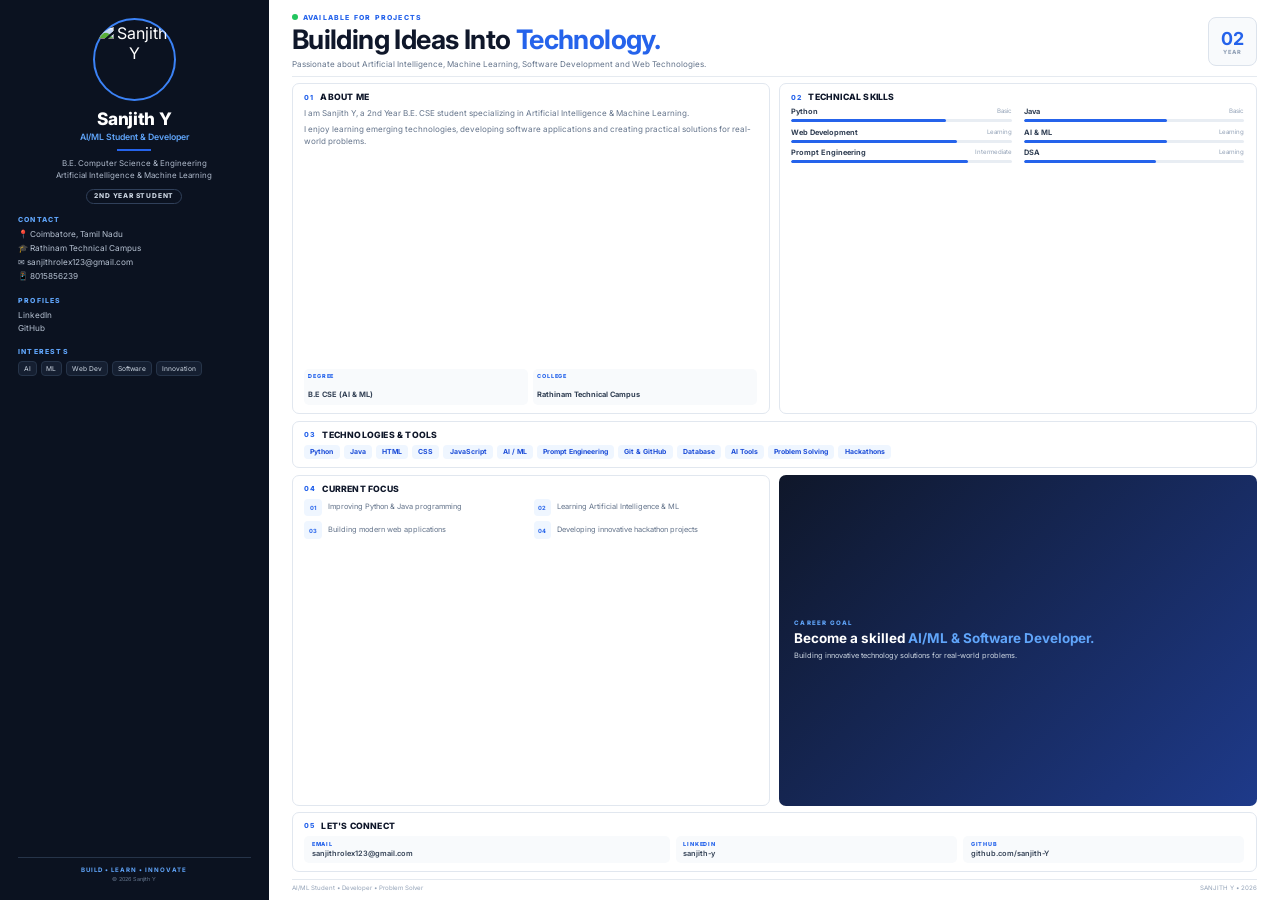
==== commit 41fa6c34: "complete rewrite: pure viewport layout, no JS, clamp() responsive sizing" ====
--- a/index.html
+++ b/index.html
@@ -1,1233 +1,145 @@
-<!DOCTYPE html>--
-<html lang="en">--
---
-<head>--
-    <meta charset="UTF-8">--
-    <meta name="viewport" content="width=device-width, initial-scale=1.0">--
---
-    <title>Sanjith Y | AI/ML Developer</title>--
---
-    <link rel="stylesheet" href="style.css">--
-</head>--
---
-<body>--
---
-    <div class="a4-page">--
---
-        <!-- ================= LEFT SIDEBAR ================= -->--
-        <aside class="sidebar">--
---
-            <div class="profile">--
---
-                <div class="profile-image">--
-                    <img--
-                        src="https://encrypted-tbn0.gstatic.com/images?q=tbn:ANd9GcQMVvHzq5kHHmvVoiVvFJDUpN05G9KnWZoqRrxquYGa-ZH-_m9eELQYK7w&s=10"--
-                        alt="Sanjith Y">--
-                </div>--
---
-                <h1>Sanjith Y</h1>--
---
-                <h2>AI/ML Student & Developer</h2>--
---
-                <div class="divider"></div>--
---
-                <p class="degree">--
-                    B.E. Computer Science & Engineering<br>--
-                    Artificial Intelligence & Machine Learning--
-                </p>--
---
-                <span class="year-badge">2ND YEAR STUDENT</span>--
---
-            </div>--
---
---
-            <!-- CONTACT -->--
-            <div class="side-section">--
---
-                <h3>CONTACT</h3>--
---
-                <p>📍 Coimbatore, Tamil Nadu</p>--
---
-                <p>🎓 Rathinam Technical Campus</p>--
---
-                <p>✉ sanjithrolex123@gmail.com</p>--
---
-                <p>📱 8015856239</p>--
---
-            </div>--
---
---
-            <!-- PROFILES -->--
-            <div class="side-section">--
---
-                <h3>PROFILES</h3>--
---
-                <a href="https://www.linkedin.com/in/sanjith-y-6a9893373/"--
-                   target="_blank">--
-                    LinkedIn--
-                </a>--
---
-                <a href="https://github.com/sanjith-Y"--
-                   target="_blank">--
-                    GitHub--
-                </a>--
---
-            </div>--
---
---
-            <!-- INTERESTS -->--
-            <div class="side-section">--
---
-                <h3>INTERESTS</h3>--
---
-                <div class="side-tags">--
-                    <span>AI</span>--
-                    <span>ML</span>--
-                    <span>Web Development</span>--
-                    <span>Software</span>--
-                    <span>Innovation</span>--
-                </div>--
---
-            </div>--
---
---
-            <div class="sidebar-footer">--
-                <strong>BUILD • LEARN • INNOVATE</strong>--
-                <span>© 2026 Sanjith Y</span>--
-            </div>--
---
-        </aside>--
---
---
-        <!-- ================= MAIN CONTENT ================= -->--
-        <main class="main-content">--
---
---
-            <!-- HEADER -->--
-            <header class="hero">--
---
-                <div class="hero-text">--
---
-                    <div class="available">--
-                        <span></span>--
-                        AVAILABLE FOR PROJECTS--
-                    </div>--
---
-                    <h2>--
-                        Building Ideas Into--
-                        <strong>Technology.</strong>--
-                    </h2>--
---
-                    <p>--
-                        Passionate about Artificial Intelligence, Machine Learning,--
-                        Software Development and Web Technologies.--
-                    </p>--
---
-                </div>--
---
---
-                <div class="year-box">--
-                    <strong>02</strong>--
-                    <span>YEAR</span>--
-                </div>--
---
-            </header>--
---
---
-            <!-- ================= ABOUT + SKILLS ================= -->--
-            <div class="two-column">--
---
---
-                <!-- ABOUT -->--
-                <section class="card">--
---
-                    <div class="section-title">--
-                        <span>01</span>--
-                        <h3>ABOUT ME</h3>--
-                    </div>--
---
-                    <p class="description">--
-                        I am Sanjith Y, a 2nd Year B.E. CSE student specializing--
-                        in Artificial Intelligence & Machine Learning.--
-                    </p>--
---
-                    <p class="description">--
-                        I enjoy learning emerging technologies, developing software--
-                        applications and creating practical solutions for--
-                        real-world problems.--
-                    </p>--
---
-                    <div class="details">--
---
-                        <div>--
-                            <small>DEGREE</small>--
-                            <strong>B.E CSE (AI & ML)</strong>--
-                        </div>--
---
-                        <div>--
-                            <small>COLLEGE</small>--
-                            <strong>Rathinam Technical Campus</strong>--
-                        </div>--
---
-                    </div>--
---
-                </section>--
---
---
-                <!-- SKILLS -->--
-                <section class="card">--
---
-                    <div class="section-title">--
-                        <span>02</span>--
-                        <h3>TECHNICAL SKILLS</h3>--
-                    </div>--
---
-                    <div class="skills-grid">--
---
-                        <div class="skill">--
-                            <div class="skill-name">--
-                                <strong>Python</strong>--
-                                <span>Basic</span>--
-                            </div>--
---
-                            <div class="progress">--
-                                <i style="width:70%"></i>--
-                            </div>--
-                        </div>--
---
---
-                        <div class="skill">--
-                            <div class="skill-name">--
-                                <strong>Java</strong>--
-                                <span>Basic</span>--
-                            </div>--
---
-                            <div class="progress">--
-                                <i style="width:65%"></i>--
-                            </div>--
-                        </div>--
---
---
-                        <div class="skill">--
-                            <div class="skill-name">--
-                                <strong>Web Development</strong>--
-                                <span>Learning</span>--
-                            </div>--
---
-                            <div class="progress">--
-                                <i style="width:75%"></i>--
-                            </div>--
-                        </div>--
---
---
-                        <div class="skill">--
-                            <div class="skill-name">--
-                                <strong>AI & ML</strong>--
-                                <span>Learning</span>--
-                            </div>--
---
-                            <div class="progress">--
-                                <i style="width:65%"></i>--
-                            </div>--
-                        </div>--
---
---
-                        <div class="skill">--
-                            <div class="skill-name">--
-                                <strong>Prompt Engineering</strong>--
-                                <span>Intermediate</span>--
-                            </div>--
---
-                            <div class="progress">--
-                                <i style="width:80%"></i>--
-                            </div>--
-                        </div>--
---
---
-                        <div class="skill">--
-                            <div class="skill-name">--
-                                <strong>DSA</strong>--
-                                <span>Learning</span>--
-                            </div>--
---
-                            <div class="progress">--
-                                <i style="width:60%"></i>--
-                            </div>--
-                        </div>--
---
-                    </div>--
---
-                </section>--
---
-            </div>--
---
---
-            <!-- ================= TECHNOLOGIES ================= -->--
-            <section class="card tools-card">--
---
-                <div class="section-title">--
-                    <span>03</span>--
-                    <h3>TECHNOLOGIES & TOOLS</h3>--
-                </div>--
---
-                <div class="tags">--
---
-                    <span>Python</span>--
-                    <span>Java</span>--
-                    <span>HTML</span>--
-                    <span>CSS</span>--
-                    <span>JavaScript</span>--
-                    <span>AI / ML</span>--
-                    <span>Prompt Engineering</span>--
-                    <span>Git & GitHub</span>--
-                    <span>Database</span>--
-                    <span>AI Tools</span>--
-                    <span>Problem Solving</span>--
-                    <span>Hackathons</span>--
---
-                </div>--
---
-            </section>--
---
---
-            <!-- ================= FOCUS + CAREER ================= -->--
-            <div class="two-column">--
---
---
-                <!-- CURRENT FOCUS -->--
-                <section class="card">--
---
-                    <div class="section-title">--
-                        <span>04</span>--
-                        <h3>CURRENT FOCUS</h3>--
-                    </div>--
---
-                    <div class="focus-list">--
---
-                        <div>--
-                            <b>01</b>--
-                            <p>Improving Python & Java programming</p>--
-                        </div>--
---
-                        <div>--
-                            <b>02</b>--
-                            <p>Learning Artificial Intelligence & ML</p>--
-                        </div>--
---
-                        <div>--
-                            <b>03</b>--
-                            <p>Building modern web applications</p>--
-                        </div>--
---
-                        <div>--
-                            <b>04</b>--
-                            <p>Developing innovative hackathon projects</p>--
-                        </div>--
---
-                    </div>--
---
-                </section>--
---
---
-                <!-- CAREER -->--
-                <section class="career-card">--
---
-                    <span>CAREER GOAL</span>--
---
-                    <h3>--
-                        Become a skilled--
-                        <strong>AI/ML & Software Developer.</strong>--
-                    </h3>--
---
-                    <p>--
-                        Building innovative technology solutions--
-                        for real-world problems.--
-                    </p>--
---
-                </section>--
---
-            </div>--
---
---
-            <!-- ================= CONNECT ================= -->--
-            <section class="card connect-card">--
---
-                <div class="section-title">--
-                    <span>05</span>--
-                    <h3>LET'S CONNECT</h3>--
-                </div>--
---
-                <div class="connect-grid">--
---
-                    <a href="mailto:sanjithrolex123@gmail.com">--
-                        <small>EMAIL</small>--
-                        sanjithrolex123@gmail.com--
-                    </a>--
---
-                    <a href="https://www.linkedin.com/in/sanjith-y-6a9893373/"--
-                       target="_blank">--
-                        <small>LINKEDIN</small>--
-                        sanjith-y--
-                    </a>--
---
-                    <a href="https://github.com/sanjith-Y"--
-                       target="_blank">--
-                        <small>GITHUB</small>--
-                        github.com/sanjith-Y--
-                    </a>--
---
-                </div>--
---
-            </section>--
---
---
-            <!-- FOOTER -->--
-            <footer>--
---
-                <span>--
-                    AI/ML Student • Developer • Problem Solver--
-                </span>--
---
-                <span>--
-                    SANJITH Y • 2026--
-                </span>--
---
-            </footer>--
---
-        </main>--
---
-    </div>
-
-    <script>
-        function scaleToFit() {
-            var page = document.querySelector('.a4-page');
-            if (!page) return;
-
-            /* Reset any previous scale so we measure the natural size */
-            page.style.transform = 'scale(1)';
-
-            var pageW = page.offsetWidth;
-            var pageH = page.offsetHeight;
-
-            /* Scale to fill the viewport completely (crop sides if needed) */
-            var scaleX = window.innerWidth  / pageW;
-            var scaleY = window.innerHeight / pageH;
-            var scale  = Math.max(scaleX, scaleY);
-
-            page.style.transform = 'scale(' + scale + ')';
-        }
-
-        /* Strip inline transform before printing so @media print takes over */
-        window.addEventListener('beforeprint', function () {
-            var page = document.querySelector('.a4-page');
-            if (page) page.style.transform = '';
-        });
-        window.addEventListener('afterprint', scaleToFit);
-
-        window.addEventListener('load',   scaleToFit);
-        window.addEventListener('resize', scaleToFit);
-    </script>
-
-</body>--
---
-</html>+<!DOCTYPE html>
+<html lang="en">
+<head>
+    <meta charset="UTF-8">
+    <meta name="viewport" content="width=device-width, initial-scale=1.0">
+    <title>Sanjith Y | AI/ML Developer</title>
+    <meta name="description" content="Resume of Sanjith Y – AI/ML Student & Developer at Rathinam Technical Campus.">
+    <link rel="preconnect" href="https://fonts.googleapis.com">
+    <link href="https://fonts.googleapis.com/css2?family=Inter:wght@300;400;500;600;700;800&display=swap" rel="stylesheet">
+    <link rel="stylesheet" href="style.css">
+</head>
+<body>
+    <div class="resume">
+
+        <!-- SIDEBAR -->
+        <aside class="sidebar">
+            <div class="profile">
+                <div class="avatar">
+                    <img src="https://encrypted-tbn0.gstatic.com/images?q=tbn:ANd9GcQMVvHzq5kHHmvVoiVvFJDUpN05G9KnWZoqRrxquYGa-ZH-_m9eELQYK7w&s=10" alt="Sanjith Y">
+                </div>
+                <h1>Sanjith Y</h1>
+                <p class="s-title">AI/ML Student &amp; Developer</p>
+                <div class="divider"></div>
+                <p class="degree">B.E. Computer Science &amp; Engineering<br>Artificial Intelligence &amp; Machine Learning</p>
+                <span class="badge">2ND YEAR STUDENT</span>
+            </div>
+
+            <div class="side-block">
+                <h3>CONTACT</h3>
+                <p>📍 Coimbatore, Tamil Nadu</p>
+                <p>🎓 Rathinam Technical Campus</p>
+                <p>✉ sanjithrolex123@gmail.com</p>
+                <p>📱 8015856239</p>
+            </div>
+
+            <div class="side-block">
+                <h3>PROFILES</h3>
+                <a href="https://www.linkedin.com/in/sanjith-y-6a9893373/" target="_blank">LinkedIn</a>
+                <a href="https://github.com/sanjith-Y" target="_blank">GitHub</a>
+            </div>
+
+            <div class="side-block">
+                <h3>INTERESTS</h3>
+                <div class="interest-tags">
+                    <span>AI</span><span>ML</span><span>Web Dev</span><span>Software</span><span>Innovation</span>
+                </div>
+            </div>
+
+            <div class="side-footer">
+                <strong>BUILD • LEARN • INNOVATE</strong>
+                <span>© 2026 Sanjith Y</span>
+            </div>
+        </aside>
+
+        <!-- MAIN -->
+        <main class="main">
+
+            <!-- HERO -->
+            <header class="hero">
+                <div class="hero-text">
+                    <div class="available"><span></span>AVAILABLE FOR PROJECTS</div>
+                    <h2>Building Ideas Into <strong>Technology.</strong></h2>
+                    <p>Passionate about Artificial Intelligence, Machine Learning, Software Development and Web Technologies.</p>
+                </div>
+                <div class="year-box">
+                    <strong>02</strong>
+                    <span>YEAR</span>
+                </div>
+            </header>
+
+            <!-- ABOUT + SKILLS -->
+            <div class="row">
+                <section class="card">
+                    <div class="card-title"><span>01</span><h3>ABOUT ME</h3></div>
+                    <p class="desc">I am Sanjith Y, a 2nd Year B.E. CSE student specializing in Artificial Intelligence &amp; Machine Learning.</p>
+                    <p class="desc">I enjoy learning emerging technologies, developing software applications and creating practical solutions for real-world problems.</p>
+                    <div class="detail-grid">
+                        <div><small>DEGREE</small><strong>B.E CSE (AI &amp; ML)</strong></div>
+                        <div><small>COLLEGE</small><strong>Rathinam Technical Campus</strong></div>
+                    </div>
+                </section>
+
+                <section class="card">
+                    <div class="card-title"><span>02</span><h3>TECHNICAL SKILLS</h3></div>
+                    <div class="skills-grid">
+                        <div class="skill"><div class="sn"><strong>Python</strong><span>Basic</span></div><div class="bar"><i style="width:70%"></i></div></div>
+                        <div class="skill"><div class="sn"><strong>Java</strong><span>Basic</span></div><div class="bar"><i style="width:65%"></i></div></div>
+                        <div class="skill"><div class="sn"><strong>Web Development</strong><span>Learning</span></div><div class="bar"><i style="width:75%"></i></div></div>
+                        <div class="skill"><div class="sn"><strong>AI &amp; ML</strong><span>Learning</span></div><div class="bar"><i style="width:65%"></i></div></div>
+                        <div class="skill"><div class="sn"><strong>Prompt Engineering</strong><span>Intermediate</span></div><div class="bar"><i style="width:80%"></i></div></div>
+                        <div class="skill"><div class="sn"><strong>DSA</strong><span>Learning</span></div><div class="bar"><i style="width:60%"></i></div></div>
+                    </div>
+                </section>
+            </div>
+
+            <!-- TECHNOLOGIES -->
+            <section class="card tools-card">
+                <div class="card-title"><span>03</span><h3>TECHNOLOGIES &amp; TOOLS</h3></div>
+                <div class="tool-tags">
+                    <span>Python</span><span>Java</span><span>HTML</span><span>CSS</span>
+                    <span>JavaScript</span><span>AI / ML</span><span>Prompt Engineering</span>
+                    <span>Git &amp; GitHub</span><span>Database</span><span>AI Tools</span>
+                    <span>Problem Solving</span><span>Hackathons</span>
+                </div>
+            </section>
+
+            <!-- FOCUS + CAREER -->
+            <div class="row">
+                <section class="card">
+                    <div class="card-title"><span>04</span><h3>CURRENT FOCUS</h3></div>
+                    <div class="focus-list">
+                        <div><b>01</b><p>Improving Python &amp; Java programming</p></div>
+                        <div><b>02</b><p>Learning Artificial Intelligence &amp; ML</p></div>
+                        <div><b>03</b><p>Building modern web applications</p></div>
+                        <div><b>04</b><p>Developing innovative hackathon projects</p></div>
+                    </div>
+                </section>
+
+                <section class="career-card">
+                    <span>CAREER GOAL</span>
+                    <h3>Become a skilled <strong>AI/ML &amp; Software Developer.</strong></h3>
+                    <p>Building innovative technology solutions for real-world problems.</p>
+                </section>
+            </div>
+
+            <!-- CONNECT -->
+            <section class="card connect-card">
+                <div class="card-title"><span>05</span><h3>LET'S CONNECT</h3></div>
+                <div class="connect-grid">
+                    <a href="mailto:sanjithrolex123@gmail.com"><small>EMAIL</small>sanjithrolex123@gmail.com</a>
+                    <a href="https://www.linkedin.com/in/sanjith-y-6a9893373/" target="_blank"><small>LINKEDIN</small>sanjith-y</a>
+                    <a href="https://github.com/sanjith-Y" target="_blank"><small>GITHUB</small>github.com/sanjith-Y</a>
+                </div>
+            </section>
+
+            <!-- FOOTER -->
+            <footer>
+                <span>AI/ML Student • Developer • Problem Solver</span>
+                <span>SANJITH Y • 2026</span>
+            </footer>
+
+        </main>
+    </div>
+</body>
+</html>
--- a/style.css
+++ b/style.css
@@ -1,810 +1,394 @@
-/* =====================================================
+/* ═══════════════════════════════════════════════════
    RESET
-===================================================== */
-
-* {
+═══════════════════════════════════════════════════ */
+*, *::before, *::after {
     margin: 0;
     padding: 0;
     box-sizing: border-box;
 }
 
-html {
+/* ═══════════════════════════════════════════════════
+   ROOT LAYOUT  –  fills the entire viewport, no scroll
+═══════════════════════════════════════════════════ */
+html, body {
     width: 100vw;
     height: 100vh;
     overflow: hidden;
-    background: #0f172a;
-}
-
-body {
-    font-family: "Inter", "Segoe UI", Arial, sans-serif;
-    color: #172033;
-
-    /* Center the A4 page inside the viewport */
+    font-family: 'Inter', 'Segoe UI', Arial, sans-serif;
+    background: #0b1120;
+}
+
+.resume {
+    display: flex;
     width: 100vw;
     height: 100vh;
     overflow: hidden;
-    background: #0f172a;
-
-    display: flex;
-    align-items: center;
-    justify-content: center;
-}
-
-
-/* =====================================================
-   A4 PAGE
-===================================================== */
-
-.a4-page {
-    width: 210mm;
-    height: 297mm;
-
-    flex-shrink: 0;
-
-    background: #ffffff;
-
-    display: grid;
-    grid-template-columns: 52mm 1fr;
-
-    overflow: hidden;
-
-    /* JS will set transform: scale() from the center */
-    transform-origin: center center;
-}
-
-
-
-/* =====================================================
+}
+
+/* ═══════════════════════════════════════════════════
    SIDEBAR
-===================================================== */
-
+═══════════════════════════════════════════════════ */
 .sidebar {
-    height: 297mm;
-
-    padding: 16px 13px;
-
+    width: clamp(170px, 21vw, 270px);
+    height: 100vh;
+    flex-shrink: 0;
     background: #0b1220;
-
-    color: #ffffff;
-
+    color: #fff;
     display: flex;
     flex-direction: column;
-}
-
-
-/* =====================================================
-   PROFILE
-===================================================== */
-
-.profile {
-    text-align: center;
-}
-
-.profile-image {
-    width: 68px;
-    height: 68px;
-
-    margin: 0 auto 8px;
-
+    padding: clamp(14px, 2vh, 26px) clamp(12px, 1.4vw, 22px);
+    overflow: hidden;
+}
+
+/* Profile */
+.profile { text-align: center; }
+
+.avatar {
+    width: clamp(54px, 6.5vw, 88px);
+    height: clamp(54px, 6.5vw, 88px);
+    border-radius: 50%;
+    border: 2px solid #3b82f6;
     padding: 3px;
-
-    border: 2px solid #3b82f6;
-
+    margin: 0 auto clamp(5px, 0.8vh, 10px);
+}
+.avatar img {
+    width: 100%; height: 100%;
     border-radius: 50%;
-}
-
-.profile-image img {
-    width: 100%;
-    height: 100%;
-
     object-fit: cover;
-
-    border-radius: 50%;
 }
 
 .profile h1 {
-    font-size: 18px;
-
-    font-weight: 800;
-
-    letter-spacing: -0.5px;
-}
-
-.profile h2 {
-    margin-top: 3px;
-
+    font-size: clamp(13px, 1.35vw, 21px);
+    font-weight: 800;
+    letter-spacing: -0.3px;
+}
+.s-title {
     color: #60a5fa;
-
-    font-size: 8px;
-
+    font-size: clamp(7.5px, 0.68vw, 10.5px);
     font-weight: 600;
-}
-
+    margin-top: clamp(2px, 0.3vh, 4px);
+}
 .divider {
-    width: 36px;
-    height: 2px;
-
-    margin: 8px auto;
-
+    width: 34px; height: 2px;
     background: #2563eb;
-}
-
+    margin: clamp(6px, 0.8vh, 11px) auto;
+}
 .degree {
     color: #aeb9ca;
-
-    font-size: 7.5px;
-
+    font-size: clamp(7px, 0.62vw, 9px);
     line-height: 1.5;
 }
-
-.year-badge {
+.badge {
     display: inline-block;
-
-    margin-top: 6px;
-
-    padding: 3px 7px;
-
+    margin-top: clamp(4px, 0.5vh, 7px);
+    padding: clamp(2px, 0.3vh, 4px) clamp(6px, 0.55vw, 9px);
     border: 1px solid #30405a;
-
     border-radius: 20px;
-
     color: #cbd5e1;
-
-    font-size: 6.5px;
-
-    font-weight: 800;
-
+    font-size: clamp(5.5px, 0.52vw, 7.5px);
+    font-weight: 800;
     letter-spacing: 0.8px;
 }
 
-
-/* =====================================================
-   SIDEBAR SECTIONS
-===================================================== */
-
-.side-section {
-    margin-top: 13px;
-}
-
-.side-section h3 {
-    margin-bottom: 6px;
-
+/* Side blocks */
+.side-block { margin-top: clamp(10px, 1.2vh, 17px); }
+
+.side-block h3 {
     color: #60a5fa;
-
-    font-size: 6.5px;
-
-    font-weight: 800;
-
-    letter-spacing: 1.3px;
-}
-
-.side-section p {
-    margin-bottom: 5px;
-
+    font-size: clamp(6px, 0.54vw, 8px);
+    font-weight: 800;
+    letter-spacing: 1.2px;
+    margin-bottom: clamp(4px, 0.55vh, 7px);
+}
+.side-block p {
     color: #b6c1d1;
-
-    font-size: 7px;
-
-    line-height: 1.4;
-}
-
-.side-section a {
-    display: block;
-
-    margin-bottom: 5px;
-
+    font-size: clamp(7px, 0.64vw, 9px);
+    margin-bottom: clamp(3px, 0.38vh, 5px);
+    line-height: 1.3;
+}
+.side-block a {
+    display: block;
     color: #b6c1d1;
-
-    font-size: 7px;
-
+    font-size: clamp(7px, 0.64vw, 9px);
     text-decoration: none;
-}
-
-.side-section a:hover {
+    margin-bottom: clamp(3px, 0.38vh, 5px);
+}
+.side-block a:hover { color: #60a5fa; }
+
+.interest-tags { display: flex; flex-wrap: wrap; gap: 4px; }
+.interest-tags span {
+    padding: clamp(2px, 0.28vh, 4px) clamp(4px, 0.38vw, 6px);
+    background: #151f31;
+    border: 1px solid #263449;
+    border-radius: 4px;
+    color: #cbd5e1;
+    font-size: clamp(5.5px, 0.52vw, 7.5px);
+}
+
+.side-footer {
+    margin-top: auto;
+    padding-top: clamp(7px, 0.9vh, 12px);
+    border-top: 1px solid #263449;
+    text-align: center;
+}
+.side-footer strong {
+    display: block;
     color: #60a5fa;
-}
-
-
-/* =====================================================
-   SIDE TAGS
-===================================================== */
-
-.side-tags {
-    display: flex;
-    flex-wrap: wrap;
-
-    gap: 4px;
-}
-
-.side-tags span {
-    padding: 3px 5px;
-
-    background: #151f31;
-
-    border: 1px solid #263449;
-
+    font-size: clamp(5px, 0.48vw, 7px);
+    letter-spacing: 1px;
+}
+.side-footer span {
+    display: block;
+    margin-top: 3px;
+    color: #64748b;
+    font-size: clamp(4.5px, 0.43vw, 6px);
+}
+
+/* ═══════════════════════════════════════════════════
+   MAIN CONTENT
+═══════════════════════════════════════════════════ */
+.main {
+    flex: 1;
+    min-width: 0;
+    height: 100vh;
+    display: flex;
+    flex-direction: column;
+    padding: clamp(10px, 1.4vh, 20px) clamp(14px, 1.8vw, 26px) clamp(8px, 1vh, 14px);
+    gap: clamp(5px, 0.7vh, 10px);
+    overflow: hidden;
+    background: #ffffff;
+}
+
+/* ── HERO ── */
+.hero {
+    display: flex;
+    align-items: center;
+    justify-content: space-between;
+    gap: 12px;
+    padding-bottom: clamp(5px, 0.7vh, 10px);
+    border-bottom: 1px solid #e5eaf0;
+    flex-shrink: 0;
+}
+.available {
+    display: flex;
+    align-items: center;
+    gap: 5px;
+    margin-bottom: clamp(2px, 0.35vh, 5px);
+    color: #2563eb;
+    font-size: clamp(6px, 0.54vw, 8px);
+    font-weight: 800;
+    letter-spacing: 1.2px;
+}
+.available span {
+    width: 6px; height: 6px;
+    border-radius: 50%;
+    background: #22c55e;
+}
+.hero h2 {
+    font-size: clamp(17px, 2.1vw, 30px);
+    line-height: 1.1;
+    letter-spacing: -0.6px;
+    color: #0f172a;
+}
+.hero h2 strong { color: #2563eb; }
+.hero-text p {
+    margin-top: clamp(3px, 0.38vh, 5px);
+    color: #64748b;
+    font-size: clamp(7px, 0.63vw, 9px);
+    line-height: 1.5;
+}
+.year-box {
+    width: clamp(38px, 3.8vw, 56px);
+    height: clamp(38px, 3.8vw, 56px);
+    flex-shrink: 0;
+    display: flex; flex-direction: column;
+    align-items: center; justify-content: center;
+    background: #f8fafc;
+    border: 1px solid #dce3ec;
+    border-radius: 8px;
+}
+.year-box strong { color: #2563eb; font-size: clamp(13px, 1.4vw, 20px); }
+.year-box span { color: #94a3b8; font-size: clamp(5px, 0.44vw, 6.5px); font-weight: 800; letter-spacing: 1px; }
+
+/* ── ROW ── */
+.row {
+    display: grid;
+    grid-template-columns: 1fr 1fr;
+    gap: clamp(5px, 0.7vw, 10px);
+    flex: 1;
+    min-height: 0;
+}
+
+/* ── CARD ── */
+.card {
+    border: 1px solid #e1e7ef;
+    border-radius: 7px;
+    padding: clamp(7px, 0.9vh, 13px) clamp(9px, 0.9vw, 14px);
+    display: flex;
+    flex-direction: column;
+    min-height: 0;
+    overflow: hidden;
+    transition: border-color .2s, box-shadow .2s;
+}
+.card:hover {
+    border-color: #c5d5e8;
+    box-shadow: 0 4px 16px rgba(15,23,42,.06);
+}
+.card-title {
+    display: flex;
+    align-items: center;
+    gap: 6px;
+    margin-bottom: clamp(4px, 0.55vh, 8px);
+    flex-shrink: 0;
+}
+.card-title span { color: #2563eb; font-size: clamp(6px, 0.54vw, 8px); font-weight: 800; letter-spacing: 1px; }
+.card-title h3 { color: #0f172a; font-size: clamp(7px, 0.68vw, 10px); font-weight: 800; letter-spacing: .2px; }
+
+/* About */
+.desc {
+    color: #64748b;
+    font-size: clamp(6.5px, 0.63vw, 9px);
+    line-height: 1.5;
+    margin-bottom: clamp(3px, 0.38vh, 5px);
+}
+.detail-grid {
+    display: grid;
+    grid-template-columns: 1fr 1fr;
+    gap: 5px;
+    margin-top: auto;
+}
+.detail-grid div {
+    padding: clamp(4px, 0.45vh, 6px);
+    background: #f8fafc;
+    border-radius: 5px;
+}
+.detail-grid small {
+    display: block;
+    color: #2563eb;
+    font-size: clamp(4.5px, 0.43vw, 6.5px);
+    font-weight: 800;
+    letter-spacing: .8px;
+    margin-bottom: 2px;
+}
+.detail-grid strong { color: #334155; font-size: clamp(6px, 0.58vw, 8px); }
+
+/* Skills */
+.skills-grid {
+    display: grid;
+    grid-template-columns: 1fr 1fr;
+    gap: clamp(5px, 0.6vh, 8px) clamp(8px, 0.9vw, 13px);
+    flex: 1;
+    align-content: start;
+}
+.sn { display: flex; justify-content: space-between; margin-bottom: 3px; }
+.sn strong { color: #334155; font-size: clamp(6px, 0.58vw, 8px); }
+.sn span { color: #94a3b8; font-size: clamp(5px, 0.48vw, 7px); }
+.bar { width: 100%; height: 3px; background: #e8edf3; border-radius: 5px; overflow: hidden; }
+.bar i { display: block; height: 100%; background: #2563eb; border-radius: 5px; }
+
+/* Tools */
+.tools-card { flex-shrink: 0; }
+.tool-tags { display: flex; flex-wrap: wrap; gap: 4px; }
+.tool-tags span {
+    padding: clamp(2.5px, 0.32vh, 4.5px) clamp(5px, 0.48vw, 7px);
+    background: #eff6ff;
+    color: #1d4ed8;
     border-radius: 4px;
-
-    color: #cbd5e1;
-
-    font-size: 6px;
-}
-
-
-/* =====================================================
-   SIDEBAR FOOTER
-===================================================== */
-
-.sidebar-footer {
-    margin-top: auto;
-
-    padding-top: 9px;
-
-    border-top: 1px solid #263449;
-
-    text-align: center;
-}
-
-.sidebar-footer strong {
-    display: block;
-
-    color: #60a5fa;
-
-    font-size: 6px;
-
-    letter-spacing: 1px;
-}
-
-.sidebar-footer span {
-    display: block;
-
-    margin-top: 4px;
-
-    color: #64748b;
-
-    font-size: 5.5px;
-}
-
-
-/* =====================================================
-   MAIN CONTENT
-===================================================== */
-
-.main-content {
-    min-width: 0;
-
-    padding: 15px 17px 10px;
-
+    font-size: clamp(6px, 0.54vw, 8px);
+    font-weight: 700;
+}
+
+/* Focus */
+.focus-list {
+    display: grid;
+    grid-template-columns: 1fr 1fr;
+    gap: clamp(5px, 0.6vh, 8px);
+    flex: 1;
+    align-content: start;
+}
+.focus-list > div { display: flex; align-items: center; gap: 6px; }
+.focus-list b {
+    width: clamp(13px, 1.35vw, 19px);
+    height: clamp(13px, 1.35vw, 19px);
+    flex-shrink: 0;
+    display: flex; align-items: center; justify-content: center;
+    background: #eff6ff;
+    color: #2563eb;
+    border-radius: 4px;
+    font-size: clamp(5px, 0.45vw, 7px);
+}
+.focus-list p { color: #64748b; font-size: clamp(6px, 0.58vw, 8.5px); line-height: 1.35; }
+
+/* Career */
+.career-card {
+    padding: clamp(10px, 1.2vh, 16px) clamp(12px, 1.2vw, 18px);
+    border-radius: 7px;
+    background: linear-gradient(135deg, #0f172a 0%, #1e3a8a 100%);
+    color: #fff;
     display: flex;
     flex-direction: column;
-}
-
-
-/* =====================================================
-   HERO
-===================================================== */
-
-.hero {
-    display: flex;
-
-    align-items: center;
-
+    justify-content: center;
+    min-height: 0;
+}
+.career-card > span { color: #60a5fa; font-size: clamp(5px, 0.48vw, 7px); font-weight: 800; letter-spacing: 1.2px; }
+.career-card h3 { margin-top: clamp(4px, 0.5vh, 7px); font-size: clamp(10px, 1.05vw, 15px); line-height: 1.25; }
+.career-card h3 strong { color: #60a5fa; }
+.career-card p { margin-top: clamp(4px, 0.5vh, 7px); color: #cbd5e1; font-size: clamp(6px, 0.58vw, 8.5px); line-height: 1.4; }
+
+/* Connect */
+.connect-card { flex-shrink: 0; }
+.connect-grid {
+    display: grid;
+    grid-template-columns: 1.3fr 1fr 1fr;
+    gap: clamp(4px, 0.48vw, 7px);
+}
+.connect-grid a {
+    padding: clamp(5px, 0.58vh, 8px) clamp(6px, 0.58vw, 9px);
+    background: #f8fafc;
+    border-radius: 5px;
+    color: #334155;
+    font-size: clamp(6px, 0.58vw, 8.5px);
+    font-weight: 600;
+    text-decoration: none;
+    word-break: break-word;
+    display: block;
+    transition: color .2s;
+}
+.connect-grid a:hover { color: #2563eb; }
+.connect-grid small {
+    display: block;
+    color: #2563eb;
+    font-size: clamp(4.5px, 0.43vw, 6.5px);
+    font-weight: 800;
+    letter-spacing: .8px;
+    margin-bottom: 2px;
+}
+
+/* Footer */
+footer {
+    display: flex;
     justify-content: space-between;
-
-    gap: 12px;
-
-    padding-bottom: 10px;
-
-    border-bottom: 1px solid #e5eaf0;
-}
-
-.available {
-    display: flex;
-
-    align-items: center;
-
-    gap: 5px;
-
-    margin-bottom: 5px;
-
-    color: #2563eb;
-
-    font-size: 6px;
-
-    font-weight: 800;
-
-    letter-spacing: 1.2px;
-}
-
-.available span {
-    width: 5px;
-    height: 5px;
-
-    border-radius: 50%;
-
-    background: #22c55e;
-}
-
-.hero h2 {
-    color: #101827;
-
-    font-size: 21px;
-
-    line-height: 1.05;
-
-    letter-spacing: -0.8px;
-}
-
-.hero h2 strong {
-    color: #2563eb;
-}
-
-.hero p {
-    max-width: 430px;
-
-    margin-top: 5px;
-
-    color: #64748b;
-
-    font-size: 7px;
-
-    line-height: 1.5;
-}
-
-
-/* YEAR */
-
-.year-box {
-    width: 46px;
-    height: 46px;
-
-    flex-shrink: 0;
-
-    display: flex;
-
-    flex-direction: column;
-
-    justify-content: center;
-
-    align-items: center;
-
-    background: #f8fafc;
-
-    border: 1px solid #dce3ec;
-
-    border-radius: 7px;
-}
-
-.year-box strong {
-    color: #2563eb;
-
-    font-size: 16px;
-}
-
-.year-box span {
-    margin-top: 1px;
-
+    border-top: 1px solid #e5eaf0;
+    padding-top: clamp(4px, 0.48vh, 7px);
     color: #94a3b8;
-
-    font-size: 5.5px;
-
-    font-weight: 800;
-
-    letter-spacing: 1px;
-}
-
-
-/* =====================================================
-   TWO COLUMN
-===================================================== */
-
-.two-column {
-    display: grid;
-
-    grid-template-columns: 1fr 1fr;
-
-    gap: 7px;
-
-    margin-top: 8px;
-}
-
-
-/* =====================================================
-   CARD
-===================================================== */
-
-.card {
-    background: #ffffff;
-
-    border: 1px solid #e1e7ef;
-
-    border-radius: 6px;
-
-    padding: 9px;
-}
-
-.card:hover {
-    border-color: #c8d5e5;
-
-    box-shadow:
-        0 5px 18px rgba(15, 23, 42, 0.05);
-}
-
-
-/* =====================================================
-   SECTION TITLE
-===================================================== */
-
-.section-title {
-    display: flex;
-
-    align-items: center;
-
-    gap: 6px;
-
-    margin-bottom: 7px;
-}
-
-.section-title span {
-    color: #2563eb;
-
-    font-size: 6.5px;
-
-    font-weight: 800;
-
-    letter-spacing: 1px;
-}
-
-.section-title h3 {
-    color: #172033;
-
-    font-size: 8.5px;
-
-    font-weight: 800;
-
-    letter-spacing: 0.2px;
-}
-
-
-/* =====================================================
-   ABOUT
-===================================================== */
-
-.description {
-    color: #64748b;
-
-    font-size: 7px;
-
-    line-height: 1.5;
-
-    margin-bottom: 5px;
-}
-
-.details {
-    display: grid;
-
-    grid-template-columns: 1fr 1fr;
-
-    gap: 5px;
-
-    margin-top: 6px;
-}
-
-.details div {
-    padding: 5px;
-
-    background: #f8fafc;
-
-    border-radius: 4px;
-}
-
-.details small {
-    display: block;
-
-    margin-bottom: 2px;
-
-    color: #2563eb;
-
-    font-size: 5px;
-
-    font-weight: 800;
-
-    letter-spacing: 0.8px;
-}
-
-.details strong {
-    color: #334155;
-
-    font-size: 6px;
-}
-
-
-/* =====================================================
-   SKILLS
-===================================================== */
-
-.skills-grid {
-    display: grid;
-
-    grid-template-columns: 1fr 1fr;
-
-    gap: 7px 10px;
-}
-
-.skill-name {
-    display: flex;
-
-    justify-content: space-between;
-
-    margin-bottom: 3px;
-}
-
-.skill-name strong {
-    color: #334155;
-
-    font-size: 6.5px;
-}
-
-.skill-name span {
-    color: #94a3b8;
-
-    font-size: 5.5px;
-}
-
-.progress {
-    width: 100%;
-
-    height: 3px;
-
-    background: #e8edf3;
-
-    border-radius: 5px;
-
-    overflow: hidden;
-}
-
-.progress i {
-    display: block;
-
-    height: 100%;
-
-    background: #2563eb;
-
-    border-radius: 5px;
-}
-
-
-/* =====================================================
-   TOOLS
-===================================================== */
-
-.tools-card {
-    margin-top: 7px;
-}
-
-.tags {
-    display: flex;
-
-    flex-wrap: wrap;
-
-    gap: 4px;
-}
-
-.tags span {
-    padding: 4px 6px;
-
-    background: #eff6ff;
-
-    color: #1d4ed8;
-
-    border-radius: 4px;
-
-    font-size: 6px;
-
-    font-weight: 700;
-}
-
-
-/* =====================================================
-   CURRENT FOCUS
-===================================================== */
-
-.focus-list {
-    display: grid;
-
-    grid-template-columns: 1fr 1fr;
-
-    gap: 6px;
-}
-
-.focus-list div {
-    display: flex;
-
-    align-items: center;
-
-    gap: 5px;
-}
-
-.focus-list b {
-    width: 16px;
-    height: 16px;
-
-    flex-shrink: 0;
-
-    display: flex;
-
-    align-items: center;
-
-    justify-content: center;
-
-    background: #eff6ff;
-
-    color: #2563eb;
-
-    border-radius: 3px;
-
-    font-size: 5px;
-}
-
-.focus-list p {
-    color: #64748b;
-
-    font-size: 6.5px;
-
-    line-height: 1.35;
-}
-
-
-/* =====================================================
-   CAREER
-===================================================== */
-
-.career-card {
-    padding: 10px;
-
-    border-radius: 6px;
-
-    background:
-        linear-gradient(
-            135deg,
-            #0f172a,
-            #1e3a8a
-        );
-
-    color: #ffffff;
-}
-
-.career-card > span {
-    color: #60a5fa;
-
-    font-size: 5.5px;
-
-    font-weight: 800;
-
-    letter-spacing: 1.2px;
-}
-
-.career-card h3 {
-    margin-top: 4px;
-
-    font-size: 11px;
-
-    line-height: 1.25;
-}
-
-.career-card h3 strong {
-    color: #60a5fa;
-}
-
-.career-card p {
-    margin-top: 4px;
-
-    color: #cbd5e1;
-
-    font-size: 6px;
-
-    line-height: 1.4;
-}
-
-
-/* =====================================================
-   CONNECT
-===================================================== */
-
-.connect-card {
-    margin-top: 7px;
-}
-
-.connect-grid {
-    display: grid;
-
-    grid-template-columns: 1.25fr 1fr 1fr;
-
-    gap: 5px;
-}
-
-.connect-grid a {
-    padding: 6px;
-
-    background: #f8fafc;
-
-    border-radius: 4px;
-
-    color: #334155;
-
-    font-size: 6px;
-
-    font-weight: 600;
-
-    text-decoration: none;
-
-    word-break: break-word;
-}
-
-.connect-grid a:hover {
-    color: #2563eb;
-}
-
-.connect-grid small {
-    display: block;
-
-    margin-bottom: 2px;
-
-    color: #2563eb;
-
-    font-size: 5px;
-
-    font-weight: 800;
-
-    letter-spacing: 0.8px;
-}
-
-
-/* =====================================================
-   FOOTER
-===================================================== */
-
-footer {
-    margin-top: auto;
-
-    padding-top: 7px;
-
-    display: flex;
-
-    justify-content: space-between;
-
-    border-top: 1px solid #e5eaf0;
-
-    color: #94a3b8;
-
-    font-size: 5.5px;
-}
-
-
-@page {
-    size: A4;
-    margin: 0;
-}
+    font-size: clamp(5px, 0.48vw, 7px);
+    flex-shrink: 0;
+}
+
+/* ═══════════════════════════════════════════════════
+   PRINT  –  proper A4 on paper
+═══════════════════════════════════════════════════ */
+@page { size: A4; margin: 0; }
 
 @media print {
-
-    html,
-    body {
-        display: block !important;
+    html, body {
         width: 210mm !important;
         height: 297mm !important;
         overflow: visible !important;
-        background: #ffffff !important;
     }
-
-    .a4-page {
-        display: grid !important;
+    .resume {
         width: 210mm !important;
         height: 297mm !important;
-        flex-shrink: initial !important;
-        transform: none !important;
-        overflow: hidden !important;
-        box-shadow: none !important;
     }
-
-}+    .sidebar { width: 55mm !important; }
+}
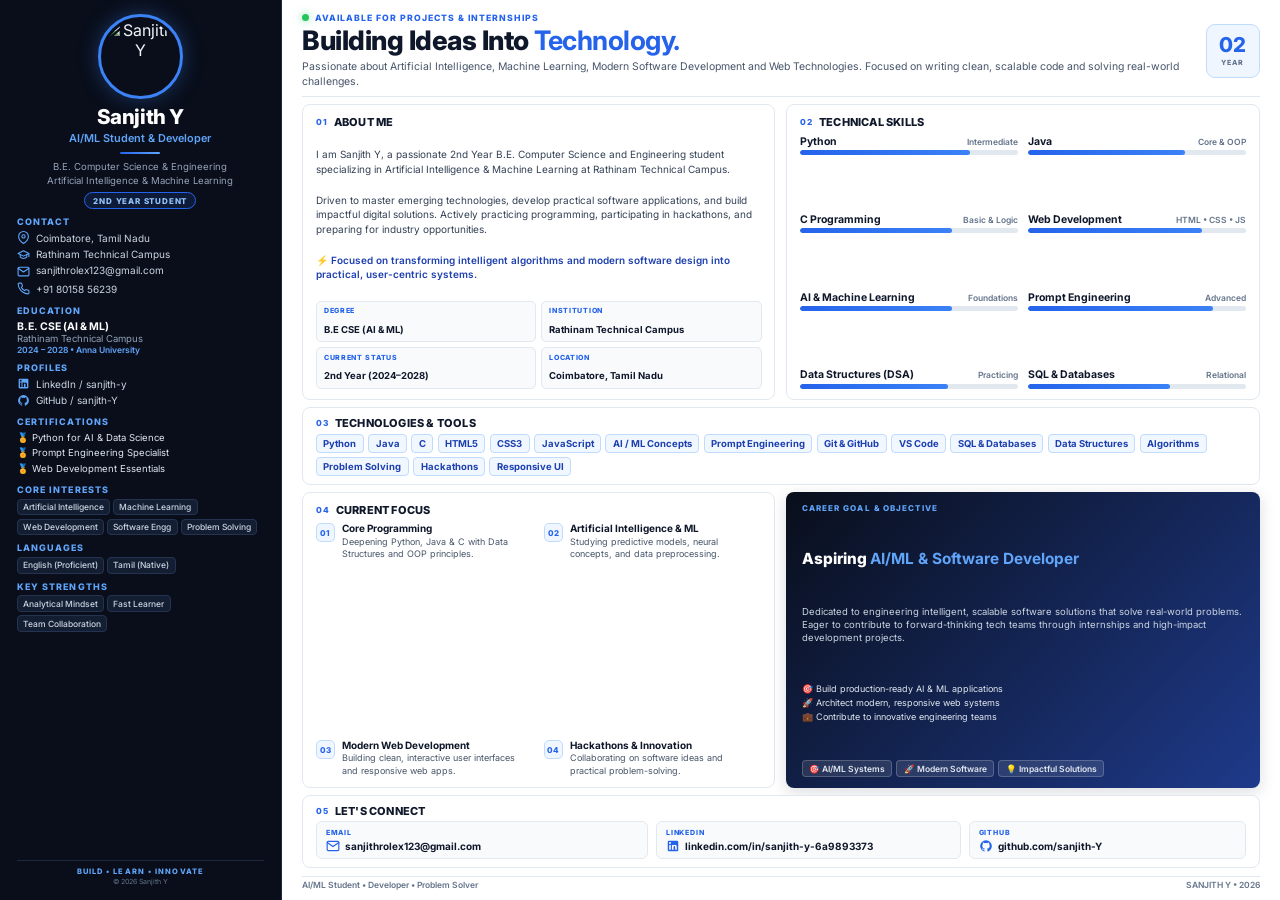
==== commit 962eb243: "Enhance resume typography, fill spacing, and refine 1-page A4 print layout" ====
--- a/index.html
+++ b/index.html
@@ -12,7 +12,7 @@
 <body>
     <div class="resume">
 
-        <!-- SIDEBAR -->
+        <!-- ================= SIDEBAR ================= -->
         <aside class="sidebar">
             <div class="profile">
                 <div class="avatar">
@@ -27,22 +27,79 @@
 
             <div class="side-block">
                 <h3>CONTACT</h3>
-                <p>📍 Coimbatore, Tamil Nadu</p>
-                <p>🎓 Rathinam Technical Campus</p>
-                <p>✉ sanjithrolex123@gmail.com</p>
-                <p>📱 8015856239</p>
+                <p>
+                    <svg class="s-svg" viewBox="0 0 24 24" fill="none" stroke="#60a5fa" stroke-width="2" stroke-linecap="round" stroke-linejoin="round"><path d="M21 10c0 7-9 13-9 13s-9-6-9-13a9 9 0 0 1 18 0z"></path><circle cx="12" cy="10" r="3"></circle></svg>
+                    Coimbatore, Tamil Nadu
+                </p>
+                <p>
+                    <svg class="s-svg" viewBox="0 0 24 24" fill="none" stroke="#60a5fa" stroke-width="2" stroke-linecap="round" stroke-linejoin="round"><path d="M22 10v6M2 10l10-5 10 5-10 5z"></path><path d="M6 12v5c3 3 9 3 12 0v-5"></path></svg>
+                    Rathinam Technical Campus
+                </p>
+                <p>
+                    <svg class="s-svg" viewBox="0 0 24 24" fill="none" stroke="#60a5fa" stroke-width="2" stroke-linecap="round" stroke-linejoin="round"><path d="M4 4h16c1.1 0 2 .9 2 2v12c0 1.1-.9 2-2 2H4c-1.1 0-2-.9-2-2V6c0-1.1.9-2 2-2z"></path><polyline points="22,6 12,13 2,6"></polyline></svg>
+                    <a href="mailto:sanjithrolex123@gmail.com">sanjithrolex123@gmail.com</a>
+                </p>
+                <p>
+                    <svg class="s-svg" viewBox="0 0 24 24" fill="none" stroke="#60a5fa" stroke-width="2" stroke-linecap="round" stroke-linejoin="round"><path d="M22 16.92v3a2 2 0 0 1-2.18 2 19.79 19.79 0 0 1-8.63-3.07 19.5 19.5 0 0 1-6-6 19.79 19.79 0 0 1-3.07-8.67A2 2 0 0 1 4.11 2h3a2 2 0 0 1 2 1.72 12.84 12.84 0 0 0 .7 2.81 2 2 0 0 1-.45 2.11L8.09 9.91a16 16 0 0 0 6 6l1.27-1.27a2 2 0 0 1 2.11-.45 12.84 12.84 0 0 0 2.81.7A2 2 0 0 1 22 16.92z"></path></svg>
+                    +91 80158 56239
+                </p>
+            </div>
+
+            <div class="side-block">
+                <h3>EDUCATION</h3>
+                <div class="edu-item">
+                    <strong>B.E. CSE (AI &amp; ML)</strong>
+                    <span>Rathinam Technical Campus</span>
+                    <small>2024 – 2028 • Anna University</small>
+                </div>
             </div>
 
             <div class="side-block">
                 <h3>PROFILES</h3>
-                <a href="https://www.linkedin.com/in/sanjith-y-6a9893373/" target="_blank">LinkedIn</a>
-                <a href="https://github.com/sanjith-Y" target="_blank">GitHub</a>
-            </div>
-
-            <div class="side-block">
-                <h3>INTERESTS</h3>
+                <a href="https://www.linkedin.com/in/sanjith-y-6a9893373/" target="_blank">
+                    <svg class="s-svg" viewBox="0 0 24 24" fill="#60a5fa"><path d="M19 3a2 2 0 0 1 2 2v14a2 2 0 0 1-2 2H5a2 2 0 0 1-2-2V5a2 2 0 0 1 2-2h14m-.5 15.5v-5.3a3.26 3.26 0 0 0-3.26-3.26c-.85 0-1.84.52-2.28 1.3v-1.11h-2.79v8.37h2.79v-4.93c0-.77.62-1.4 1.39-1.4a1.4 1.4 0 0 1 1.4 1.4v4.93h2.75M6.88 8.56a1.68 1.68 0 0 0 1.68-1.68c0-.93-.75-1.69-1.68-1.69a1.69 1.69 0 0 0-1.69 1.69c0 .93.76 1.68 1.69 1.68m1.39 9.94v-8.37H5.5v8.37h2.77z"/></svg>
+                    LinkedIn / sanjith-y
+                </a>
+                <a href="https://github.com/sanjith-Y" target="_blank">
+                    <svg class="s-svg" viewBox="0 0 24 24" fill="#60a5fa"><path d="M12 2A10 10 0 0 0 2 12c0 4.42 2.87 8.17 6.84 9.5.5.08.66-.23.66-.5v-1.69c-2.77.6-3.36-1.34-3.36-1.34-.46-1.16-1.11-1.47-1.11-1.47-.91-.62.07-.6.07-.6 1 .07 1.53 1.03 1.53 1.03.87 1.52 2.34 1.07 2.91.83.1-.65.35-1.09.63-1.34-2.22-.25-4.55-1.11-4.55-4.92 0-1.11.38-2 1.03-2.71-.1-.25-.45-1.29.1-2.64 0 0 .84-.27 2.75 1.02.79-.22 1.65-.33 2.5-.33.85 0 1.71.11 2.5.33 1.91-1.29 2.75-1.02 2.75-1.02.55 1.35.2 2.39.1 2.64.65.71 1.03 1.6 1.03 2.71 0 3.82-2.34 4.66-4.57 4.91.36.31.69.92.69 1.85V21c0 .27.16.59.67.5C19.14 20.16 22 16.42 22 12A10 10 0 0 0 12 2z"/></svg>
+                    GitHub / sanjith-Y
+                </a>
+            </div>
+
+            <div class="side-block">
+                <h3>CERTIFICATIONS</h3>
+                <div class="cert-list">
+                    <p>🏅 Python for AI &amp; Data Science</p>
+                    <p>🏅 Prompt Engineering Specialist</p>
+                    <p>🏅 Web Development Essentials</p>
+                </div>
+            </div>
+
+            <div class="side-block">
+                <h3>CORE INTERESTS</h3>
                 <div class="interest-tags">
-                    <span>AI</span><span>ML</span><span>Web Dev</span><span>Software</span><span>Innovation</span>
+                    <span>Artificial Intelligence</span>
+                    <span>Machine Learning</span>
+                    <span>Web Development</span>
+                    <span>Software Engg</span>
+                    <span>Problem Solving</span>
+                </div>
+            </div>
+
+            <div class="side-block">
+                <h3>LANGUAGES</h3>
+                <div class="lang-tags">
+                    <span>English (Proficient)</span>
+                    <span>Tamil (Native)</span>
+                </div>
+            </div>
+
+            <div class="side-block">
+                <h3>KEY STRENGTHS</h3>
+                <div class="interest-tags">
+                    <span>Analytical Mindset</span>
+                    <span>Fast Learner</span>
+                    <span>Team Collaboration</span>
                 </div>
             </div>
 
@@ -52,15 +109,15 @@
             </div>
         </aside>
 
-        <!-- MAIN -->
+        <!-- ================= MAIN ================= -->
         <main class="main">
 
             <!-- HERO -->
             <header class="hero">
                 <div class="hero-text">
-                    <div class="available"><span></span>AVAILABLE FOR PROJECTS</div>
+                    <div class="available"><span></span>AVAILABLE FOR PROJECTS &amp; INTERNSHIPS</div>
                     <h2>Building Ideas Into <strong>Technology.</strong></h2>
-                    <p>Passionate about Artificial Intelligence, Machine Learning, Software Development and Web Technologies.</p>
+                    <p>Passionate about Artificial Intelligence, Machine Learning, Modern Software Development and Web Technologies. Focused on writing clean, scalable code and solving real-world challenges.</p>
                 </div>
                 <div class="year-box">
                     <strong>02</strong>
@@ -72,35 +129,65 @@
             <div class="row">
                 <section class="card">
                     <div class="card-title"><span>01</span><h3>ABOUT ME</h3></div>
-                    <p class="desc">I am Sanjith Y, a 2nd Year B.E. CSE student specializing in Artificial Intelligence &amp; Machine Learning.</p>
-                    <p class="desc">I enjoy learning emerging technologies, developing software applications and creating practical solutions for real-world problems.</p>
+                    <p class="desc">I am Sanjith Y, a passionate 2nd Year B.E. Computer Science and Engineering student specializing in Artificial Intelligence &amp; Machine Learning at Rathinam Technical Campus.</p>
+                    <p class="desc">Driven to master emerging technologies, develop practical software applications, and build impactful digital solutions. Actively practicing programming, participating in hackathons, and preparing for industry opportunities.</p>
+                    <p class="desc highlight-p">⚡ Focused on transforming intelligent algorithms and modern software design into practical, user-centric systems.</p>
                     <div class="detail-grid">
                         <div><small>DEGREE</small><strong>B.E CSE (AI &amp; ML)</strong></div>
-                        <div><small>COLLEGE</small><strong>Rathinam Technical Campus</strong></div>
+                        <div><small>INSTITUTION</small><strong>Rathinam Technical Campus</strong></div>
+                        <div><small>CURRENT STATUS</small><strong>2nd Year (2024–2028)</strong></div>
+                        <div><small>LOCATION</small><strong>Coimbatore, Tamil Nadu</strong></div>
                     </div>
                 </section>
 
                 <section class="card">
                     <div class="card-title"><span>02</span><h3>TECHNICAL SKILLS</h3></div>
                     <div class="skills-grid">
-                        <div class="skill"><div class="sn"><strong>Python</strong><span>Basic</span></div><div class="bar"><i style="width:70%"></i></div></div>
-                        <div class="skill"><div class="sn"><strong>Java</strong><span>Basic</span></div><div class="bar"><i style="width:65%"></i></div></div>
-                        <div class="skill"><div class="sn"><strong>Web Development</strong><span>Learning</span></div><div class="bar"><i style="width:75%"></i></div></div>
-                        <div class="skill"><div class="sn"><strong>AI &amp; ML</strong><span>Learning</span></div><div class="bar"><i style="width:65%"></i></div></div>
-                        <div class="skill"><div class="sn"><strong>Prompt Engineering</strong><span>Intermediate</span></div><div class="bar"><i style="width:80%"></i></div></div>
-                        <div class="skill"><div class="sn"><strong>DSA</strong><span>Learning</span></div><div class="bar"><i style="width:60%"></i></div></div>
-                    </div>
-                </section>
-            </div>
-
-            <!-- TECHNOLOGIES -->
+                        <div class="skill">
+                            <div class="sn"><strong>Python</strong><span>Intermediate</span></div>
+                            <div class="bar"><i style="width:78%"></i></div>
+                        </div>
+                        <div class="skill">
+                            <div class="sn"><strong>Java</strong><span>Core &amp; OOP</span></div>
+                            <div class="bar"><i style="width:72%"></i></div>
+                        </div>
+                        <div class="skill">
+                            <div class="sn"><strong>C Programming</strong><span>Basic &amp; Logic</span></div>
+                            <div class="bar"><i style="width:70%"></i></div>
+                        </div>
+                        <div class="skill">
+                            <div class="sn"><strong>Web Development</strong><span>HTML • CSS • JS</span></div>
+                            <div class="bar"><i style="width:80%"></i></div>
+                        </div>
+                        <div class="skill">
+                            <div class="sn"><strong>AI &amp; Machine Learning</strong><span>Foundations</span></div>
+                            <div class="bar"><i style="width:70%"></i></div>
+                        </div>
+                        <div class="skill">
+                            <div class="sn"><strong>Prompt Engineering</strong><span>Advanced</span></div>
+                            <div class="bar"><i style="width:85%"></i></div>
+                        </div>
+                        <div class="skill">
+                            <div class="sn"><strong>Data Structures (DSA)</strong><span>Practicing</span></div>
+                            <div class="bar"><i style="width:68%"></i></div>
+                        </div>
+                        <div class="skill">
+                            <div class="sn"><strong>SQL &amp; Databases</strong><span>Relational</span></div>
+                            <div class="bar"><i style="width:65%"></i></div>
+                        </div>
+                    </div>
+                </section>
+            </div>
+
+            <!-- TECHNOLOGIES & TOOLS -->
             <section class="card tools-card">
                 <div class="card-title"><span>03</span><h3>TECHNOLOGIES &amp; TOOLS</h3></div>
                 <div class="tool-tags">
-                    <span>Python</span><span>Java</span><span>HTML</span><span>CSS</span>
-                    <span>JavaScript</span><span>AI / ML</span><span>Prompt Engineering</span>
-                    <span>Git &amp; GitHub</span><span>Database</span><span>AI Tools</span>
-                    <span>Problem Solving</span><span>Hackathons</span>
+                    <span>Python</span><span>Java</span><span>C</span><span>HTML5</span><span>CSS3</span>
+                    <span>JavaScript</span><span>AI / ML Concepts</span><span>Prompt Engineering</span>
+                    <span>Git &amp; GitHub</span><span>VS Code</span><span>SQL &amp; Databases</span>
+                    <span>Data Structures</span><span>Algorithms</span><span>Problem Solving</span>
+                    <span>Hackathons</span><span>Responsive UI</span>
                 </div>
             </section>
 
@@ -109,17 +196,51 @@
                 <section class="card">
                     <div class="card-title"><span>04</span><h3>CURRENT FOCUS</h3></div>
                     <div class="focus-list">
-                        <div><b>01</b><p>Improving Python &amp; Java programming</p></div>
-                        <div><b>02</b><p>Learning Artificial Intelligence &amp; ML</p></div>
-                        <div><b>03</b><p>Building modern web applications</p></div>
-                        <div><b>04</b><p>Developing innovative hackathon projects</p></div>
+                        <div class="focus-item">
+                            <b>01</b>
+                            <div>
+                                <strong>Core Programming</strong>
+                                <p>Deepening Python, Java &amp; C with Data Structures and OOP principles.</p>
+                            </div>
+                        </div>
+                        <div class="focus-item">
+                            <b>02</b>
+                            <div>
+                                <strong>Artificial Intelligence &amp; ML</strong>
+                                <p>Studying predictive models, neural concepts, and data preprocessing.</p>
+                            </div>
+                        </div>
+                        <div class="focus-item">
+                            <b>03</b>
+                            <div>
+                                <strong>Modern Web Development</strong>
+                                <p>Building clean, interactive user interfaces and responsive web apps.</p>
+                            </div>
+                        </div>
+                        <div class="focus-item">
+                            <b>04</b>
+                            <div>
+                                <strong>Hackathons &amp; Innovation</strong>
+                                <p>Collaborating on software ideas and practical problem-solving.</p>
+                            </div>
+                        </div>
                     </div>
                 </section>
 
                 <section class="career-card">
-                    <span>CAREER GOAL</span>
-                    <h3>Become a skilled <strong>AI/ML &amp; Software Developer.</strong></h3>
-                    <p>Building innovative technology solutions for real-world problems.</p>
+                    <span class="career-tag">CAREER GOAL &amp; OBJECTIVE</span>
+                    <h3>Aspiring <strong>AI/ML &amp; Software Developer</strong></h3>
+                    <p>Dedicated to engineering intelligent, scalable software solutions that solve real-world problems. Eager to contribute to forward-thinking tech teams through internships and high-impact development projects.</p>
+                    <div class="career-points">
+                        <div>🎯 Build production-ready AI &amp; ML applications</div>
+                        <div>🚀 Architect modern, responsive web systems</div>
+                        <div>💼 Contribute to innovative engineering teams</div>
+                    </div>
+                    <div class="career-badges">
+                        <span>🎯 AI/ML Systems</span>
+                        <span>🚀 Modern Software</span>
+                        <span>💡 Impactful Solutions</span>
+                    </div>
                 </section>
             </div>
 
@@ -127,9 +248,27 @@
             <section class="card connect-card">
                 <div class="card-title"><span>05</span><h3>LET'S CONNECT</h3></div>
                 <div class="connect-grid">
-                    <a href="mailto:sanjithrolex123@gmail.com"><small>EMAIL</small>sanjithrolex123@gmail.com</a>
-                    <a href="https://www.linkedin.com/in/sanjith-y-6a9893373/" target="_blank"><small>LINKEDIN</small>sanjith-y</a>
-                    <a href="https://github.com/sanjith-Y" target="_blank"><small>GITHUB</small>github.com/sanjith-Y</a>
+                    <a href="mailto:sanjithrolex123@gmail.com">
+                        <small>EMAIL</small>
+                        <strong>
+                            <svg class="c-svg" viewBox="0 0 24 24" fill="none" stroke="#2563eb" stroke-width="2" stroke-linecap="round" stroke-linejoin="round"><path d="M4 4h16c1.1 0 2 .9 2 2v12c0 1.1-.9 2-2 2H4c-1.1 0-2-.9-2-2V6c0-1.1.9-2 2-2z"></path><polyline points="22,6 12,13 2,6"></polyline></svg>
+                            sanjithrolex123@gmail.com
+                        </strong>
+                    </a>
+                    <a href="https://www.linkedin.com/in/sanjith-y-6a9893373/" target="_blank">
+                        <small>LINKEDIN</small>
+                        <strong>
+                            <svg class="c-svg" viewBox="0 0 24 24" fill="#2563eb"><path d="M19 3a2 2 0 0 1 2 2v14a2 2 0 0 1-2 2H5a2 2 0 0 1-2-2V5a2 2 0 0 1 2-2h14m-.5 15.5v-5.3a3.26 3.26 0 0 0-3.26-3.26c-.85 0-1.84.52-2.28 1.3v-1.11h-2.79v8.37h2.79v-4.93c0-.77.62-1.4 1.39-1.4a1.4 1.4 0 0 1 1.4 1.4v4.93h2.75M6.88 8.56a1.68 1.68 0 0 0 1.68-1.68c0-.93-.75-1.69-1.68-1.69a1.69 1.69 0 0 0-1.69 1.69c0 .93.76 1.68 1.69 1.68m1.39 9.94v-8.37H5.5v8.37h2.77z"/></svg>
+                            linkedin.com/in/sanjith-y-6a9893373
+                        </strong>
+                    </a>
+                    <a href="https://github.com/sanjith-Y" target="_blank">
+                        <small>GITHUB</small>
+                        <strong>
+                            <svg class="c-svg" viewBox="0 0 24 24" fill="#2563eb"><path d="M12 2A10 10 0 0 0 2 12c0 4.42 2.87 8.17 6.84 9.5.5.08.66-.23.66-.5v-1.69c-2.77.6-3.36-1.34-3.36-1.34-.46-1.16-1.11-1.47-1.11-1.47-.91-.62.07-.6.07-.6 1 .07 1.53 1.03 1.53 1.03.87 1.52 2.34 1.07 2.91.83.1-.65.35-1.09.63-1.34-2.22-.25-4.55-1.11-4.55-4.92 0-1.11.38-2 1.03-2.71-.1-.25-.45-1.29.1-2.64 0 0 .84-.27 2.75 1.02.79-.22 1.65-.33 2.5-.33.85 0 1.71.11 2.5.33 1.91-1.29 2.75-1.02 2.75-1.02.55 1.35.2 2.39.1 2.64.65.71 1.03 1.6 1.03 2.71 0 3.82-2.34 4.66-4.57 4.91.36.31.69.92.69 1.85V21c0 .27.16.59.67.5C19.14 20.16 22 16.42 22 12A10 10 0 0 0 12 2z"/></svg>
+                            github.com/sanjith-Y
+                        </strong>
+                    </a>
                 </div>
             </section>
 
--- a/style.css
+++ b/style.css
@@ -1,5 +1,5 @@
 /* ═══════════════════════════════════════════════════
-   RESET
+   RESET & SYSTEM DEFAULTS
 ═══════════════════════════════════════════════════ */
 *, *::before, *::after {
     margin: 0;
@@ -8,14 +8,16 @@
 }
 
 /* ═══════════════════════════════════════════════════
-   ROOT LAYOUT  –  fills the entire viewport, no scroll
+   ROOT VIEWPORT (SINGLE SCREEN FIT)
 ═══════════════════════════════════════════════════ */
 html, body {
     width: 100vw;
     height: 100vh;
     overflow: hidden;
-    font-family: 'Inter', 'Segoe UI', Arial, sans-serif;
-    background: #0b1120;
+    font-family: 'Inter', -apple-system, BlinkMacSystemFont, 'Segoe UI', Roboto, sans-serif;
+    background: #090e1a;
+    -webkit-font-smoothing: antialiased;
+    text-rendering: optimizeLegibility;
 }
 
 .resume {
@@ -23,129 +25,195 @@
     width: 100vw;
     height: 100vh;
     overflow: hidden;
+    background: #ffffff;
 }
 
 /* ═══════════════════════════════════════════════════
-   SIDEBAR
+   SIDEBAR (DARK THEME)
 ═══════════════════════════════════════════════════ */
 .sidebar {
-    width: clamp(170px, 21vw, 270px);
+    width: clamp(235px, 22vw, 305px);
     height: 100vh;
     flex-shrink: 0;
-    background: #0b1220;
-    color: #fff;
+    background: #090e1a;
+    color: #f1f5f9;
     display: flex;
     flex-direction: column;
-    padding: clamp(14px, 2vh, 26px) clamp(12px, 1.4vw, 22px);
+    justify-content: space-between;
+    padding: clamp(12px, 1.6vh, 20px) clamp(14px, 1.3vw, 20px);
     overflow: hidden;
+    border-right: 1px solid #1e293b;
 }
 
 /* Profile */
-.profile { text-align: center; }
+.profile {
+    text-align: center;
+    flex-shrink: 0;
+}
 
 .avatar {
-    width: clamp(54px, 6.5vw, 88px);
-    height: clamp(54px, 6.5vw, 88px);
+    width: clamp(70px, 6.6vw, 92px);
+    height: clamp(70px, 6.6vw, 92px);
     border-radius: 50%;
-    border: 2px solid #3b82f6;
-    padding: 3px;
-    margin: 0 auto clamp(5px, 0.8vh, 10px);
+    border: 3px solid #3b82f6;
+    box-shadow: 0 0 20px rgba(59, 130, 246, 0.35);
+    padding: 2.5px;
+    margin: 0 auto clamp(5px, 0.7vh, 8px);
 }
 .avatar img {
-    width: 100%; height: 100%;
+    width: 100%;
+    height: 100%;
     border-radius: 50%;
     object-fit: cover;
+    display: block;
 }
 
 .profile h1 {
-    font-size: clamp(13px, 1.35vw, 21px);
-    font-weight: 800;
-    letter-spacing: -0.3px;
+    font-size: clamp(18px, 1.6vw, 23px);
+    font-weight: 800;
+    letter-spacing: -0.4px;
+    color: #ffffff;
+    line-height: 1.15;
 }
 .s-title {
     color: #60a5fa;
-    font-size: clamp(7.5px, 0.68vw, 10.5px);
+    font-size: clamp(10.5px, 0.85vw, 12.5px);
     font-weight: 600;
     margin-top: clamp(2px, 0.3vh, 4px);
 }
 .divider {
-    width: 34px; height: 2px;
-    background: #2563eb;
-    margin: clamp(6px, 0.8vh, 11px) auto;
+    width: 40px;
+    height: 2.5px;
+    background: linear-gradient(90deg, #2563eb, #60a5fa);
+    border-radius: 2px;
+    margin: clamp(5px, 0.7vh, 8px) auto;
 }
 .degree {
-    color: #aeb9ca;
-    font-size: clamp(7px, 0.62vw, 9px);
-    line-height: 1.5;
+    color: #94a3b8;
+    font-size: clamp(9.5px, 0.75vw, 11.5px);
+    line-height: 1.4;
 }
 .badge {
     display: inline-block;
     margin-top: clamp(4px, 0.5vh, 7px);
-    padding: clamp(2px, 0.3vh, 4px) clamp(6px, 0.55vw, 9px);
-    border: 1px solid #30405a;
+    padding: clamp(2.5px, 0.3vh, 4px) clamp(8px, 0.6vw, 11px);
+    background: rgba(37, 99, 235, 0.15);
+    border: 1px solid #2563eb;
     border-radius: 20px;
-    color: #cbd5e1;
-    font-size: clamp(5.5px, 0.52vw, 7.5px);
+    color: #93c5fd;
+    font-size: clamp(8px, 0.62vw, 9.5px);
     font-weight: 800;
     letter-spacing: 0.8px;
 }
 
-/* Side blocks */
-.side-block { margin-top: clamp(10px, 1.2vh, 17px); }
-
+/* Sidebar Blocks */
+.side-block {
+    margin-top: clamp(5px, 0.8vh, 10px);
+    flex-shrink: 0;
+}
 .side-block h3 {
     color: #60a5fa;
-    font-size: clamp(6px, 0.54vw, 8px);
-    font-weight: 800;
-    letter-spacing: 1.2px;
-    margin-bottom: clamp(4px, 0.55vh, 7px);
+    font-size: clamp(9px, 0.7vw, 10.5px);
+    font-weight: 800;
+    letter-spacing: 1.1px;
+    margin-bottom: clamp(3px, 0.4vh, 5px);
+    text-transform: uppercase;
 }
 .side-block p {
-    color: #b6c1d1;
-    font-size: clamp(7px, 0.64vw, 9px);
-    margin-bottom: clamp(3px, 0.38vh, 5px);
-    line-height: 1.3;
+    color: #cbd5e1;
+    font-size: clamp(10px, 0.78vw, 12px);
+    line-height: 1.4;
+    margin-bottom: clamp(2px, 0.25vh, 3.5px);
+    display: flex;
+    align-items: center;
 }
 .side-block a {
-    display: block;
-    color: #b6c1d1;
-    font-size: clamp(7px, 0.64vw, 9px);
+    display: flex;
+    align-items: center;
+    color: #cbd5e1;
+    font-size: clamp(10px, 0.78vw, 12px);
     text-decoration: none;
-    margin-bottom: clamp(3px, 0.38vh, 5px);
-}
-.side-block a:hover { color: #60a5fa; }
-
-.interest-tags { display: flex; flex-wrap: wrap; gap: 4px; }
-.interest-tags span {
-    padding: clamp(2px, 0.28vh, 4px) clamp(4px, 0.38vw, 6px);
-    background: #151f31;
-    border: 1px solid #263449;
+    line-height: 1.4;
+    margin-bottom: clamp(2px, 0.25vh, 3.5px);
+    transition: color 0.15s ease;
+}
+.side-block a:hover {
+    color: #60a5fa;
+}
+.s-svg {
+    width: 13px;
+    height: 13px;
+    margin-right: 6px;
+    flex-shrink: 0;
+}
+
+/* Education in Sidebar */
+.edu-item strong {
+    display: block;
+    color: #ffffff;
+    font-size: clamp(10.5px, 0.8vw, 12px);
+    font-weight: 700;
+}
+.edu-item span {
+    display: block;
+    color: #94a3b8;
+    font-size: clamp(9.5px, 0.72vw, 11px);
+}
+.edu-item small {
+    display: block;
+    color: #60a5fa;
+    font-size: clamp(8.5px, 0.65vw, 10px);
+    font-weight: 600;
+    margin-top: 1px;
+}
+
+/* Certifications in Sidebar */
+.cert-list p {
+    color: #e2e8f0;
+    font-size: clamp(9.5px, 0.72vw, 11px);
+    margin-bottom: 2px;
+}
+
+/* Tags in Sidebar */
+.interest-tags, .lang-tags {
+    display: flex;
+    flex-wrap: wrap;
+    gap: 3.5px;
+}
+.interest-tags span, .lang-tags span {
+    padding: clamp(2px, 0.25vh, 3.5px) clamp(5px, 0.4vw, 7px);
+    background: #141e33;
+    border: 1px solid #243450;
     border-radius: 4px;
     color: #cbd5e1;
-    font-size: clamp(5.5px, 0.52vw, 7.5px);
-}
-
+    font-size: clamp(8.5px, 0.65vw, 10px);
+    font-weight: 500;
+}
+
+/* Sidebar Footer */
 .side-footer {
     margin-top: auto;
-    padding-top: clamp(7px, 0.9vh, 12px);
-    border-top: 1px solid #263449;
+    padding-top: clamp(5px, 0.6vh, 8px);
+    border-top: 1px solid #1e293b;
     text-align: center;
+    flex-shrink: 0;
 }
 .side-footer strong {
     display: block;
     color: #60a5fa;
-    font-size: clamp(5px, 0.48vw, 7px);
-    letter-spacing: 1px;
+    font-size: clamp(7.5px, 0.58vw, 9px);
+    letter-spacing: 1.1px;
+    font-weight: 800;
 }
 .side-footer span {
     display: block;
-    margin-top: 3px;
+    margin-top: 1px;
     color: #64748b;
-    font-size: clamp(4.5px, 0.43vw, 6px);
+    font-size: clamp(7px, 0.52vw, 8.5px);
 }
 
 /* ═══════════════════════════════════════════════════
-   MAIN CONTENT
+   MAIN CONTENT (LIGHT THEME)
 ═══════════════════════════════════════════════════ */
 .main {
     flex: 1;
@@ -153,8 +221,9 @@
     height: 100vh;
     display: flex;
     flex-direction: column;
-    padding: clamp(10px, 1.4vh, 20px) clamp(14px, 1.8vw, 26px) clamp(8px, 1vh, 14px);
-    gap: clamp(5px, 0.7vh, 10px);
+    justify-content: space-between;
+    padding: clamp(10px, 1.4vh, 18px) clamp(16px, 1.6vw, 24px) clamp(8px, 1.1vh, 14px);
+    gap: clamp(6px, 0.8vh, 10px);
     overflow: hidden;
     background: #ffffff;
 }
@@ -164,231 +233,701 @@
     display: flex;
     align-items: center;
     justify-content: space-between;
-    gap: 12px;
-    padding-bottom: clamp(5px, 0.7vh, 10px);
-    border-bottom: 1px solid #e5eaf0;
+    gap: 14px;
+    padding-bottom: clamp(6px, 0.8vh, 10px);
+    border-bottom: 1.5px solid #e2e8f0;
     flex-shrink: 0;
 }
 .available {
     display: flex;
     align-items: center;
-    gap: 5px;
-    margin-bottom: clamp(2px, 0.35vh, 5px);
+    gap: 6px;
+    margin-bottom: clamp(2px, 0.3vh, 4px);
     color: #2563eb;
-    font-size: clamp(6px, 0.54vw, 8px);
-    font-weight: 800;
-    letter-spacing: 1.2px;
+    font-size: clamp(8.5px, 0.68vw, 10.5px);
+    font-weight: 800;
+    letter-spacing: 1px;
 }
 .available span {
-    width: 6px; height: 6px;
+    width: 7px;
+    height: 7px;
     border-radius: 50%;
     background: #22c55e;
+    box-shadow: 0 0 8px rgba(34, 197, 94, 0.6);
+    flex-shrink: 0;
 }
 .hero h2 {
-    font-size: clamp(17px, 2.1vw, 30px);
-    line-height: 1.1;
-    letter-spacing: -0.6px;
+    font-size: clamp(20px, 2.1vw, 32px);
+    line-height: 1.12;
+    letter-spacing: -0.5px;
     color: #0f172a;
-}
-.hero h2 strong { color: #2563eb; }
+    font-weight: 800;
+}
+.hero h2 strong {
+    color: #2563eb;
+}
 .hero-text p {
-    margin-top: clamp(3px, 0.38vh, 5px);
+    margin-top: clamp(2px, 0.35vh, 5px);
+    color: #475569;
+    font-size: clamp(10.5px, 0.8vw, 12.5px);
+    line-height: 1.45;
+}
+.year-box {
+    width: clamp(48px, 4.2vw, 64px);
+    height: clamp(48px, 4.2vw, 64px);
+    flex-shrink: 0;
+    display: flex;
+    flex-direction: column;
+    align-items: center;
+    justify-content: center;
+    background: #eff6ff;
+    border: 1.5px solid #bfdbfe;
+    border-radius: 9px;
+}
+.year-box strong {
+    color: #2563eb;
+    font-size: clamp(18px, 1.6vw, 25px);
+    font-weight: 800;
+    line-height: 1;
+}
+.year-box span {
     color: #64748b;
-    font-size: clamp(7px, 0.63vw, 9px);
-    line-height: 1.5;
-}
-.year-box {
-    width: clamp(38px, 3.8vw, 56px);
-    height: clamp(38px, 3.8vw, 56px);
-    flex-shrink: 0;
-    display: flex; flex-direction: column;
-    align-items: center; justify-content: center;
-    background: #f8fafc;
-    border: 1px solid #dce3ec;
-    border-radius: 8px;
-}
-.year-box strong { color: #2563eb; font-size: clamp(13px, 1.4vw, 20px); }
-.year-box span { color: #94a3b8; font-size: clamp(5px, 0.44vw, 6.5px); font-weight: 800; letter-spacing: 1px; }
-
-/* ── ROW ── */
+    font-size: clamp(7px, 0.55vw, 8.5px);
+    font-weight: 800;
+    letter-spacing: 1px;
+    margin-top: 2px;
+}
+
+/* ── GRID ROWS ── */
 .row {
     display: grid;
     grid-template-columns: 1fr 1fr;
-    gap: clamp(5px, 0.7vw, 10px);
+    gap: clamp(8px, 0.85vw, 12px);
     flex: 1;
     min-height: 0;
 }
 
-/* ── CARD ── */
+/* ── CARD BASE ── */
 .card {
-    border: 1px solid #e1e7ef;
-    border-radius: 7px;
-    padding: clamp(7px, 0.9vh, 13px) clamp(9px, 0.9vw, 14px);
+    border: 1.5px solid #e2e8f0;
+    border-radius: 8px;
+    padding: clamp(8px, 1.1vh, 14px) clamp(10px, 1vw, 15px);
     display: flex;
     flex-direction: column;
+    justify-content: space-between;
     min-height: 0;
     overflow: hidden;
-    transition: border-color .2s, box-shadow .2s;
-}
-.card:hover {
-    border-color: #c5d5e8;
-    box-shadow: 0 4px 16px rgba(15,23,42,.06);
+    background: #ffffff;
 }
 .card-title {
     display: flex;
     align-items: center;
     gap: 6px;
-    margin-bottom: clamp(4px, 0.55vh, 8px);
-    flex-shrink: 0;
-}
-.card-title span { color: #2563eb; font-size: clamp(6px, 0.54vw, 8px); font-weight: 800; letter-spacing: 1px; }
-.card-title h3 { color: #0f172a; font-size: clamp(7px, 0.68vw, 10px); font-weight: 800; letter-spacing: .2px; }
-
-/* About */
+    margin-bottom: clamp(4px, 0.6vh, 7px);
+    flex-shrink: 0;
+}
+.card-title span {
+    color: #2563eb;
+    font-size: clamp(8px, 0.65vw, 10px);
+    font-weight: 800;
+    letter-spacing: 1px;
+}
+.card-title h3 {
+    color: #0f172a;
+    font-size: clamp(11px, 0.85vw, 13.5px);
+    font-weight: 800;
+    letter-spacing: 0.2px;
+}
+
+/* ── 01 ABOUT ME ── */
 .desc {
-    color: #64748b;
-    font-size: clamp(6.5px, 0.63vw, 9px);
-    line-height: 1.5;
-    margin-bottom: clamp(3px, 0.38vh, 5px);
+    color: #334155;
+    font-size: clamp(10px, 0.78vw, 12px);
+    line-height: 1.45;
+}
+.desc + .desc {
+    margin-top: clamp(3px, 0.4vh, 5px);
+}
+.highlight-p {
+    color: #1e40af;
+    font-weight: 600;
 }
 .detail-grid {
     display: grid;
     grid-template-columns: 1fr 1fr;
     gap: 5px;
-    margin-top: auto;
+    margin-top: clamp(5px, 0.7vh, 8px);
+    flex-shrink: 0;
 }
 .detail-grid div {
-    padding: clamp(4px, 0.45vh, 6px);
+    padding: clamp(4px, 0.5vh, 6px) clamp(6px, 0.55vw, 8px);
     background: #f8fafc;
+    border: 1px solid #e2e8f0;
     border-radius: 5px;
 }
 .detail-grid small {
     display: block;
     color: #2563eb;
-    font-size: clamp(4.5px, 0.43vw, 6.5px);
-    font-weight: 800;
-    letter-spacing: .8px;
-    margin-bottom: 2px;
-}
-.detail-grid strong { color: #334155; font-size: clamp(6px, 0.58vw, 8px); }
-
-/* Skills */
+    font-size: clamp(7px, 0.55vw, 8.5px);
+    font-weight: 800;
+    letter-spacing: 0.7px;
+    margin-bottom: 1.5px;
+}
+.detail-grid strong {
+    color: #0f172a;
+    font-size: clamp(9.5px, 0.72vw, 11.5px);
+    font-weight: 700;
+}
+
+/* ── 02 SKILLS (8 SKILLS 4x2) ── */
 .skills-grid {
     display: grid;
     grid-template-columns: 1fr 1fr;
-    gap: clamp(5px, 0.6vh, 8px) clamp(8px, 0.9vw, 13px);
+    gap: clamp(4px, 0.6vh, 7px) clamp(8px, 0.8vw, 12px);
     flex: 1;
-    align-content: start;
-}
-.sn { display: flex; justify-content: space-between; margin-bottom: 3px; }
-.sn strong { color: #334155; font-size: clamp(6px, 0.58vw, 8px); }
-.sn span { color: #94a3b8; font-size: clamp(5px, 0.48vw, 7px); }
-.bar { width: 100%; height: 3px; background: #e8edf3; border-radius: 5px; overflow: hidden; }
-.bar i { display: block; height: 100%; background: #2563eb; border-radius: 5px; }
-
-/* Tools */
-.tools-card { flex-shrink: 0; }
-.tool-tags { display: flex; flex-wrap: wrap; gap: 4px; }
+    align-content: space-between;
+}
+.skill {
+    display: flex;
+    flex-direction: column;
+    justify-content: center;
+}
+.sn {
+    display: flex;
+    justify-content: space-between;
+    align-items: baseline;
+    margin-bottom: 2.5px;
+}
+.sn strong {
+    color: #0f172a;
+    font-size: clamp(10.5px, 0.78vw, 12px);
+    font-weight: 700;
+}
+.sn span {
+    color: #64748b;
+    font-size: clamp(8.5px, 0.65vw, 10px);
+    font-weight: 600;
+}
+.bar {
+    width: 100%;
+    height: 5px;
+    background: #e2e8f0;
+    border-radius: 4px;
+    overflow: hidden;
+}
+.bar i {
+    display: block;
+    height: 100%;
+    background: linear-gradient(90deg, #2563eb, #3b82f6);
+    border-radius: 4px;
+}
+
+/* ── 03 TOOLS & TECHNOLOGIES ── */
+.tools-card {
+    flex-shrink: 0;
+    padding: clamp(7px, 0.9vh, 10px) clamp(10px, 1vw, 15px);
+}
+.tools-card .card-title {
+    margin-bottom: clamp(3px, 0.4vh, 6px);
+}
+.tool-tags {
+    display: flex;
+    flex-wrap: wrap;
+    gap: clamp(3.5px, 0.35vw, 5px);
+}
 .tool-tags span {
-    padding: clamp(2.5px, 0.32vh, 4.5px) clamp(5px, 0.48vw, 7px);
-    background: #eff6ff;
-    color: #1d4ed8;
+    padding: clamp(2.5px, 0.32vh, 4.5px) clamp(6px, 0.5vw, 9px);
+    background: #f0f7ff;
+    color: #1e40af;
+    border: 1px solid #bfdbfe;
     border-radius: 4px;
-    font-size: clamp(6px, 0.54vw, 8px);
+    font-size: clamp(9.5px, 0.7vw, 11px);
     font-weight: 700;
-}
-
-/* Focus */
+    white-space: nowrap;
+}
+
+/* ── 04 CURRENT FOCUS ── */
 .focus-list {
     display: grid;
     grid-template-columns: 1fr 1fr;
-    gap: clamp(5px, 0.6vh, 8px);
+    gap: clamp(4px, 0.6vh, 8px) clamp(7px, 0.75vw, 12px);
     flex: 1;
-    align-content: start;
-}
-.focus-list > div { display: flex; align-items: center; gap: 6px; }
-.focus-list b {
-    width: clamp(13px, 1.35vw, 19px);
-    height: clamp(13px, 1.35vw, 19px);
-    flex-shrink: 0;
-    display: flex; align-items: center; justify-content: center;
+    align-content: space-between;
+}
+.focus-item {
+    display: flex;
+    align-items: flex-start;
+    gap: 7px;
+}
+.focus-item b {
+    width: clamp(19px, 1.5vw, 23px);
+    height: clamp(19px, 1.5vw, 23px);
+    flex-shrink: 0;
+    display: flex;
+    align-items: center;
+    justify-content: center;
     background: #eff6ff;
     color: #2563eb;
+    border: 1px solid #bfdbfe;
+    border-radius: 5px;
+    font-size: clamp(8px, 0.6vw, 10px);
+    font-weight: 800;
+    margin-top: 1px;
+}
+.focus-item strong {
+    display: block;
+    color: #0f172a;
+    font-size: clamp(10px, 0.75vw, 12px);
+    font-weight: 700;
+    line-height: 1.25;
+}
+.focus-item p {
+    color: #475569;
+    font-size: clamp(9px, 0.68vw, 10.8px);
+    line-height: 1.35;
+    margin-top: 1px;
+}
+
+/* ── CAREER CARD ── */
+.career-card {
+    padding: clamp(9px, 1.2vh, 15px) clamp(12px, 1.2vw, 18px);
+    border-radius: 8px;
+    background: linear-gradient(135deg, #090e1a 0%, #1e3a8a 100%);
+    color: #ffffff;
+    display: flex;
+    flex-direction: column;
+    justify-content: space-between;
+    min-height: 0;
+    box-shadow: 0 4px 15px rgba(15, 23, 42, 0.15);
+}
+.career-tag {
+    color: #60a5fa;
+    font-size: clamp(8px, 0.62vw, 9.8px);
+    font-weight: 800;
+    letter-spacing: 1.1px;
+}
+.career-card h3 {
+    margin-top: clamp(2px, 0.3vh, 4px);
+    font-size: clamp(13px, 1.2vw, 17px);
+    line-height: 1.25;
+    font-weight: 800;
+    color: #ffffff;
+}
+.career-card h3 strong {
+    color: #60a5fa;
+}
+.career-card p {
+    margin-top: clamp(2px, 0.3vh, 4px);
+    color: #cbd5e1;
+    font-size: clamp(9.5px, 0.72vw, 11.5px);
+    line-height: 1.4;
+}
+.career-points {
+    margin-top: clamp(4px, 0.5vh, 6px);
+    display: flex;
+    flex-direction: column;
+    gap: 3px;
+}
+.career-points div {
+    font-size: clamp(9px, 0.68vw, 10.8px);
+    color: #e2e8f0;
+}
+.career-badges {
+    display: flex;
+    flex-wrap: wrap;
+    gap: 4px;
+    margin-top: clamp(4px, 0.5vh, 7px);
+}
+.career-badges span {
+    padding: clamp(2px, 0.25vh, 3.5px) clamp(6px, 0.5vw, 8px);
+    background: rgba(255, 255, 255, 0.1);
+    border: 1px solid rgba(255, 255, 255, 0.2);
     border-radius: 4px;
-    font-size: clamp(5px, 0.45vw, 7px);
-}
-.focus-list p { color: #64748b; font-size: clamp(6px, 0.58vw, 8.5px); line-height: 1.35; }
-
-/* Career */
-.career-card {
-    padding: clamp(10px, 1.2vh, 16px) clamp(12px, 1.2vw, 18px);
-    border-radius: 7px;
-    background: linear-gradient(135deg, #0f172a 0%, #1e3a8a 100%);
-    color: #fff;
-    display: flex;
-    flex-direction: column;
-    justify-content: center;
-    min-height: 0;
-}
-.career-card > span { color: #60a5fa; font-size: clamp(5px, 0.48vw, 7px); font-weight: 800; letter-spacing: 1.2px; }
-.career-card h3 { margin-top: clamp(4px, 0.5vh, 7px); font-size: clamp(10px, 1.05vw, 15px); line-height: 1.25; }
-.career-card h3 strong { color: #60a5fa; }
-.career-card p { margin-top: clamp(4px, 0.5vh, 7px); color: #cbd5e1; font-size: clamp(6px, 0.58vw, 8.5px); line-height: 1.4; }
-
-/* Connect */
-.connect-card { flex-shrink: 0; }
+    color: #e2e8f0;
+    font-size: clamp(8.5px, 0.65vw, 10px);
+    font-weight: 600;
+}
+
+/* ── 05 CONNECT ── */
+.connect-card {
+    flex-shrink: 0;
+    padding: clamp(7px, 0.9vh, 11px) clamp(10px, 1vw, 15px);
+}
+.connect-card .card-title {
+    margin-bottom: clamp(3px, 0.4vh, 6px);
+}
 .connect-grid {
     display: grid;
-    grid-template-columns: 1.3fr 1fr 1fr;
-    gap: clamp(4px, 0.48vw, 7px);
+    grid-template-columns: 1.2fr 1.1fr 1fr;
+    gap: clamp(5px, 0.6vw, 8px);
 }
 .connect-grid a {
-    padding: clamp(5px, 0.58vh, 8px) clamp(6px, 0.58vw, 9px);
+    padding: clamp(5px, 0.6vh, 8px) clamp(7px, 0.7vw, 10px);
     background: #f8fafc;
-    border-radius: 5px;
-    color: #334155;
-    font-size: clamp(6px, 0.58vw, 8.5px);
+    border: 1px solid #e2e8f0;
+    border-radius: 6px;
+    text-decoration: none;
+    display: block;
+    transition: all 0.15s ease;
+}
+.connect-grid a:hover {
+    border-color: #3b82f6;
+    background: #eff6ff;
+}
+.connect-grid small {
+    display: block;
+    color: #2563eb;
+    font-size: clamp(7px, 0.55vw, 8.5px);
+    font-weight: 800;
+    letter-spacing: 0.8px;
+    margin-bottom: 2px;
+}
+.connect-grid strong {
+    display: flex;
+    align-items: center;
+    color: #0f172a;
+    font-size: clamp(10px, 0.75vw, 11.8px);
+    font-weight: 700;
+    white-space: nowrap;
+    overflow: hidden;
+    text-overflow: ellipsis;
+}
+.c-svg {
+    width: 14px;
+    height: 14px;
+    margin-right: 5px;
+    flex-shrink: 0;
+}
+
+/* ── FOOTER ── */
+footer {
+    display: flex;
+    justify-content: space-between;
+    border-top: 1.5px solid #e2e8f0;
+    padding-top: clamp(3px, 0.4vh, 6px);
+    color: #64748b;
+    font-size: clamp(8.5px, 0.65vw, 10.5px);
     font-weight: 600;
-    text-decoration: none;
-    word-break: break-word;
-    display: block;
-    transition: color .2s;
-}
-.connect-grid a:hover { color: #2563eb; }
-.connect-grid small {
-    display: block;
-    color: #2563eb;
-    font-size: clamp(4.5px, 0.43vw, 6.5px);
-    font-weight: 800;
-    letter-spacing: .8px;
-    margin-bottom: 2px;
-}
-
-/* Footer */
-footer {
-    display: flex;
-    justify-content: space-between;
-    border-top: 1px solid #e5eaf0;
-    padding-top: clamp(4px, 0.48vh, 7px);
-    color: #94a3b8;
-    font-size: clamp(5px, 0.48vw, 7px);
     flex-shrink: 0;
 }
 
 /* ═══════════════════════════════════════════════════
-   PRINT  –  proper A4 on paper
+   PRINT MEDIA QUERY (STRICT PIXEL-PERFECT A4 1-PAGE)
 ═══════════════════════════════════════════════════ */
-@page { size: A4; margin: 0; }
+@page {
+    size: A4 portrait;
+    margin: 0;
+}
 
 @media print {
+    *, *::before, *::after {
+        -webkit-print-color-adjust: exact !important;
+        print-color-adjust: exact !important;
+    }
+
     html, body {
         width: 210mm !important;
         height: 297mm !important;
-        overflow: visible !important;
-    }
+        max-width: 210mm !important;
+        max-height: 297mm !important;
+        overflow: hidden !important;
+        background: #ffffff !important;
+        margin: 0 !important;
+        padding: 0 !important;
+    }
+
     .resume {
+        display: flex !important;
         width: 210mm !important;
         height: 297mm !important;
-    }
-    .sidebar { width: 55mm !important; }
-}
+        max-width: 210mm !important;
+        max-height: 297mm !important;
+        overflow: hidden !important;
+    }
+
+    /* ── Print Sidebar ── */
+    .sidebar {
+        width: 58mm !important;
+        min-width: 58mm !important;
+        max-width: 58mm !important;
+        height: 297mm !important;
+        padding: 12pt 10pt !important;
+        background: #090e1a !important;
+        color: #ffffff !important;
+        display: flex !important;
+        flex-direction: column !important;
+        justify-content: space-between !important;
+        overflow: hidden !important;
+    }
+
+    .avatar {
+        width: 52pt !important;
+        height: 52pt !important;
+        margin: 0 auto 4pt !important;
+        border-width: 2pt !important;
+        padding: 2pt !important;
+    }
+    .profile h1 {
+        font-size: 13.5pt !important;
+        line-height: 1.15 !important;
+    }
+    .s-title {
+        font-size: 7.2pt !important;
+        margin-top: 1.5pt !important;
+    }
+    .divider {
+        width: 30pt !important;
+        height: 1.5pt !important;
+        margin: 4pt auto !important;
+    }
+    .degree {
+        font-size: 6.5pt !important;
+        line-height: 1.3 !important;
+    }
+    .badge {
+        font-size: 5.8pt !important;
+        padding: 1.5pt 4.5pt !important;
+        margin-top: 3pt !important;
+    }
+
+    .side-block {
+        margin-top: 5.5pt !important;
+    }
+    .side-block h3 {
+        font-size: 6.2pt !important;
+        margin-bottom: 2.5pt !important;
+        letter-spacing: 0.8px !important;
+    }
+    .side-block p,
+    .side-block a {
+        font-size: 6.8pt !important;
+        line-height: 1.3 !important;
+        margin-bottom: 1.5pt !important;
+        color: #e2e8f0 !important;
+    }
+    .s-svg {
+        width: 8pt !important;
+        height: 8pt !important;
+        margin-right: 3pt !important;
+    }
+
+    .edu-item strong {
+        font-size: 6.8pt !important;
+    }
+    .edu-item span {
+        font-size: 6.2pt !important;
+    }
+    .edu-item small {
+        font-size: 5.8pt !important;
+    }
+
+    .cert-list p {
+        font-size: 6.2pt !important;
+        margin-bottom: 1.5pt !important;
+    }
+
+    .interest-tags, .lang-tags {
+        gap: 2.5pt !important;
+    }
+    .interest-tags span,
+    .lang-tags span {
+        font-size: 5.8pt !important;
+        padding: 1.2pt 3pt !important;
+    }
+
+    .side-footer {
+        padding-top: 5pt !important;
+        margin-top: auto !important;
+    }
+    .side-footer strong {
+        font-size: 5.2pt !important;
+    }
+    .side-footer span {
+        font-size: 4.8pt !important;
+    }
+
+    /* ── Print Main ── */
+    .main {
+        flex: 1 !important;
+        width: calc(210mm - 58mm) !important;
+        height: 297mm !important;
+        max-height: 297mm !important;
+        padding: 11pt 13pt 9pt !important;
+        gap: 6.5pt !important;
+        display: flex !important;
+        flex-direction: column !important;
+        justify-content: space-between !important;
+        overflow: hidden !important;
+        background: #ffffff !important;
+    }
+
+    .hero {
+        padding-bottom: 5.5pt !important;
+        gap: 8pt !important;
+    }
+    .available {
+        font-size: 5.8pt !important;
+        margin-bottom: 1.5pt !important;
+    }
+    .available span {
+        width: 4.5pt !important;
+        height: 4.5pt !important;
+    }
+    .hero h2 {
+        font-size: 15.5pt !important;
+        line-height: 1.15 !important;
+    }
+    .hero-text p {
+        font-size: 7pt !important;
+        margin-top: 2pt !important;
+        line-height: 1.35 !important;
+    }
+    .year-box {
+        width: 32pt !important;
+        height: 32pt !important;
+        border-radius: 5pt !important;
+    }
+    .year-box strong {
+        font-size: 13pt !important;
+    }
+    .year-box span {
+        font-size: 4.8pt !important;
+    }
+
+    .row {
+        gap: 5.5pt !important;
+    }
+
+    .card {
+        padding: 5.5pt 7.5pt !important;
+        border-radius: 5pt !important;
+    }
+    .card-title {
+        margin-bottom: 3.5pt !important;
+        gap: 3.5pt !important;
+    }
+    .card-title span {
+        font-size: 5.8pt !important;
+    }
+    .card-title h3 {
+        font-size: 7.8pt !important;
+    }
+
+    .desc {
+        font-size: 6.5pt !important;
+        line-height: 1.35 !important;
+    }
+    .desc + .desc {
+        margin-top: 2.5pt !important;
+    }
+    .detail-grid {
+        gap: 3.5pt !important;
+        margin-top: 3.5pt !important;
+    }
+    .detail-grid div {
+        padding: 2.5pt 3.5pt !important;
+    }
+    .detail-grid small {
+        font-size: 4.8pt !important;
+    }
+    .detail-grid strong {
+        font-size: 6.2pt !important;
+    }
+
+    .skills-grid {
+        gap: 3.5pt 6pt !important;
+    }
+    .sn strong {
+        font-size: 6.8pt !important;
+    }
+    .sn span {
+        font-size: 5.8pt !important;
+    }
+    .bar {
+        height: 2.5pt !important;
+    }
+
+    .tools-card {
+        padding: 4.5pt 7.5pt !important;
+    }
+    .tool-tags {
+        gap: 2.5pt !important;
+    }
+    .tool-tags span {
+        font-size: 6pt !important;
+        padding: 1.5pt 3.5pt !important;
+    }
+
+    .focus-list {
+        gap: 3.5pt 5.5pt !important;
+    }
+    .focus-item {
+        gap: 3.5pt !important;
+    }
+    .focus-item b {
+        width: 11pt !important;
+        height: 11pt !important;
+        font-size: 5pt !important;
+    }
+    .focus-item strong {
+        font-size: 6.5pt !important;
+    }
+    .focus-item p {
+        font-size: 5.8pt !important;
+        line-height: 1.25 !important;
+    }
+
+    .career-card {
+        padding: 6.5pt 8pt !important;
+        border-radius: 5pt !important;
+    }
+    .career-tag {
+        font-size: 5.2pt !important;
+    }
+    .career-card h3 {
+        font-size: 9.5pt !important;
+        margin-top: 1.5pt !important;
+    }
+    .career-card p {
+        font-size: 6.5pt !important;
+        margin-top: 1.5pt !important;
+        line-height: 1.3 !important;
+    }
+    .career-points div {
+        font-size: 6.2pt !important;
+    }
+    .career-badges {
+        gap: 2.5pt !important;
+        margin-top: 3pt !important;
+    }
+    .career-badges span {
+        font-size: 5.2pt !important;
+        padding: 1.2pt 3pt !important;
+    }
+
+    .connect-card {
+        padding: 4.5pt 7.5pt !important;
+    }
+    .connect-grid {
+        gap: 4.5pt !important;
+    }
+    .connect-grid a {
+        padding: 3pt 4.5pt !important;
+    }
+    .connect-grid small {
+        font-size: 4.8pt !important;
+    }
+    .connect-grid strong {
+        font-size: 6.5pt !important;
+    }
+    .c-svg {
+        width: 8pt !important;
+        height: 8pt !important;
+        margin-right: 3pt !important;
+    }
+
+    footer {
+        font-size: 5.5pt !important;
+        padding-top: 3pt !important;
+    }
+}
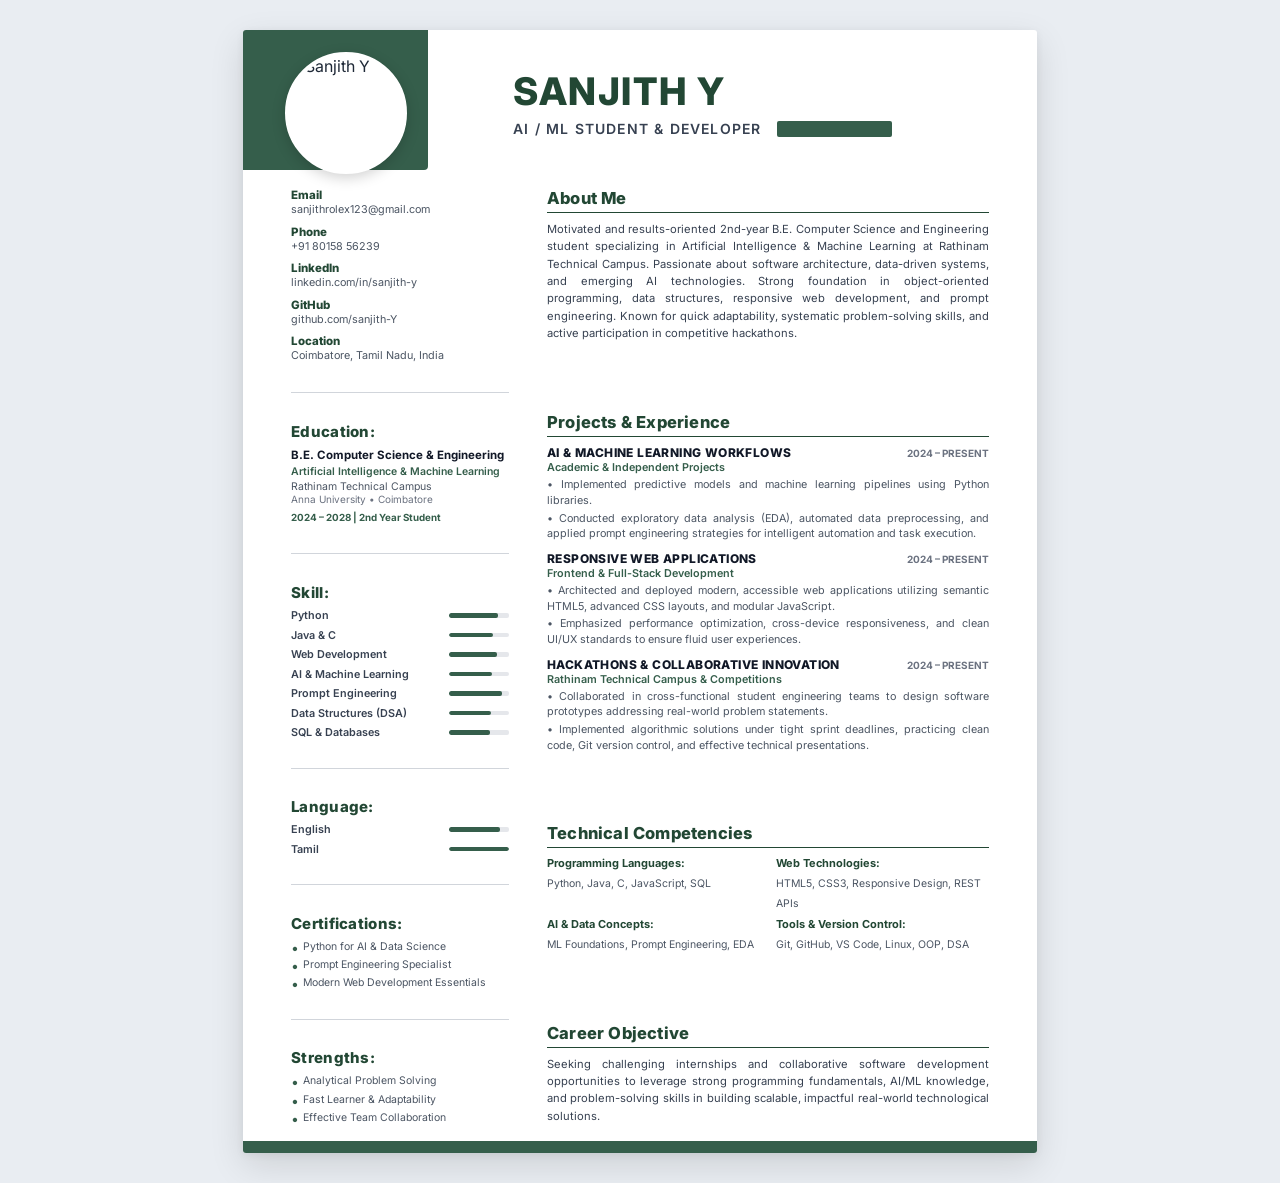
==== commit aad40735: "Convert resume to classic executive paper template matching user reference" ====
--- a/index.html
+++ b/index.html
@@ -3,282 +3,254 @@
 <head>
     <meta charset="UTF-8">
     <meta name="viewport" content="width=device-width, initial-scale=1.0">
-    <title>Sanjith Y | AI/ML Developer</title>
-    <meta name="description" content="Resume of Sanjith Y – AI/ML Student & Developer at Rathinam Technical Campus.">
+    <title>Sanjith Y - Resume</title>
+    <meta name="description" content="Resume of Sanjith Y - B.E. Computer Science & Engineering (AI & ML) Student & Developer.">
     <link rel="preconnect" href="https://fonts.googleapis.com">
-    <link href="https://fonts.googleapis.com/css2?family=Inter:wght@300;400;500;600;700;800&display=swap" rel="stylesheet">
+    <link href="https://fonts.googleapis.com/css2?family=Inter:wght@300;400;500;600;700;800;900&display=swap" rel="stylesheet">
     <link rel="stylesheet" href="style.css">
 </head>
 <body>
-    <div class="resume">
-
-        <!-- ================= SIDEBAR ================= -->
-        <aside class="sidebar">
-            <div class="profile">
-                <div class="avatar">
-                    <img src="https://encrypted-tbn0.gstatic.com/images?q=tbn:ANd9GcQMVvHzq5kHHmvVoiVvFJDUpN05G9KnWZoqRrxquYGa-ZH-_m9eELQYK7w&s=10" alt="Sanjith Y">
+    <div class="resume-wrapper">
+        <div class="resume-paper">
+
+            <!-- ══════ TOP HEADER ══════ -->
+            <header class="resume-header">
+                <div class="header-left">
+                    <div class="photo-badge">
+                        <img src="https://encrypted-tbn0.gstatic.com/images?q=tbn:ANd9GcQMVvHzq5kHHmvVoiVvFJDUpN05G9KnWZoqRrxquYGa-ZH-_m9eELQYK7w&s=10" alt="Sanjith Y">
+                    </div>
                 </div>
-                <h1>Sanjith Y</h1>
-                <p class="s-title">AI/ML Student &amp; Developer</p>
-                <div class="divider"></div>
-                <p class="degree">B.E. Computer Science &amp; Engineering<br>Artificial Intelligence &amp; Machine Learning</p>
-                <span class="badge">2ND YEAR STUDENT</span>
-            </div>
-
-            <div class="side-block">
-                <h3>CONTACT</h3>
-                <p>
-                    <svg class="s-svg" viewBox="0 0 24 24" fill="none" stroke="#60a5fa" stroke-width="2" stroke-linecap="round" stroke-linejoin="round"><path d="M21 10c0 7-9 13-9 13s-9-6-9-13a9 9 0 0 1 18 0z"></path><circle cx="12" cy="10" r="3"></circle></svg>
-                    Coimbatore, Tamil Nadu
-                </p>
-                <p>
-                    <svg class="s-svg" viewBox="0 0 24 24" fill="none" stroke="#60a5fa" stroke-width="2" stroke-linecap="round" stroke-linejoin="round"><path d="M22 10v6M2 10l10-5 10 5-10 5z"></path><path d="M6 12v5c3 3 9 3 12 0v-5"></path></svg>
-                    Rathinam Technical Campus
-                </p>
-                <p>
-                    <svg class="s-svg" viewBox="0 0 24 24" fill="none" stroke="#60a5fa" stroke-width="2" stroke-linecap="round" stroke-linejoin="round"><path d="M4 4h16c1.1 0 2 .9 2 2v12c0 1.1-.9 2-2 2H4c-1.1 0-2-.9-2-2V6c0-1.1.9-2 2-2z"></path><polyline points="22,6 12,13 2,6"></polyline></svg>
-                    <a href="mailto:sanjithrolex123@gmail.com">sanjithrolex123@gmail.com</a>
-                </p>
-                <p>
-                    <svg class="s-svg" viewBox="0 0 24 24" fill="none" stroke="#60a5fa" stroke-width="2" stroke-linecap="round" stroke-linejoin="round"><path d="M22 16.92v3a2 2 0 0 1-2.18 2 19.79 19.79 0 0 1-8.63-3.07 19.5 19.5 0 0 1-6-6 19.79 19.79 0 0 1-3.07-8.67A2 2 0 0 1 4.11 2h3a2 2 0 0 1 2 1.72 12.84 12.84 0 0 0 .7 2.81 2 2 0 0 1-.45 2.11L8.09 9.91a16 16 0 0 0 6 6l1.27-1.27a2 2 0 0 1 2.11-.45 12.84 12.84 0 0 0 2.81.7A2 2 0 0 1 22 16.92z"></path></svg>
-                    +91 80158 56239
-                </p>
-            </div>
-
-            <div class="side-block">
-                <h3>EDUCATION</h3>
-                <div class="edu-item">
-                    <strong>B.E. CSE (AI &amp; ML)</strong>
-                    <span>Rathinam Technical Campus</span>
-                    <small>2024 – 2028 • Anna University</small>
-                </div>
-            </div>
-
-            <div class="side-block">
-                <h3>PROFILES</h3>
-                <a href="https://www.linkedin.com/in/sanjith-y-6a9893373/" target="_blank">
-                    <svg class="s-svg" viewBox="0 0 24 24" fill="#60a5fa"><path d="M19 3a2 2 0 0 1 2 2v14a2 2 0 0 1-2 2H5a2 2 0 0 1-2-2V5a2 2 0 0 1 2-2h14m-.5 15.5v-5.3a3.26 3.26 0 0 0-3.26-3.26c-.85 0-1.84.52-2.28 1.3v-1.11h-2.79v8.37h2.79v-4.93c0-.77.62-1.4 1.39-1.4a1.4 1.4 0 0 1 1.4 1.4v4.93h2.75M6.88 8.56a1.68 1.68 0 0 0 1.68-1.68c0-.93-.75-1.69-1.68-1.69a1.69 1.69 0 0 0-1.69 1.69c0 .93.76 1.68 1.69 1.68m1.39 9.94v-8.37H5.5v8.37h2.77z"/></svg>
-                    LinkedIn / sanjith-y
-                </a>
-                <a href="https://github.com/sanjith-Y" target="_blank">
-                    <svg class="s-svg" viewBox="0 0 24 24" fill="#60a5fa"><path d="M12 2A10 10 0 0 0 2 12c0 4.42 2.87 8.17 6.84 9.5.5.08.66-.23.66-.5v-1.69c-2.77.6-3.36-1.34-3.36-1.34-.46-1.16-1.11-1.47-1.11-1.47-.91-.62.07-.6.07-.6 1 .07 1.53 1.03 1.53 1.03.87 1.52 2.34 1.07 2.91.83.1-.65.35-1.09.63-1.34-2.22-.25-4.55-1.11-4.55-4.92 0-1.11.38-2 1.03-2.71-.1-.25-.45-1.29.1-2.64 0 0 .84-.27 2.75 1.02.79-.22 1.65-.33 2.5-.33.85 0 1.71.11 2.5.33 1.91-1.29 2.75-1.02 2.75-1.02.55 1.35.2 2.39.1 2.64.65.71 1.03 1.6 1.03 2.71 0 3.82-2.34 4.66-4.57 4.91.36.31.69.92.69 1.85V21c0 .27.16.59.67.5C19.14 20.16 22 16.42 22 12A10 10 0 0 0 12 2z"/></svg>
-                    GitHub / sanjith-Y
-                </a>
-            </div>
-
-            <div class="side-block">
-                <h3>CERTIFICATIONS</h3>
-                <div class="cert-list">
-                    <p>🏅 Python for AI &amp; Data Science</p>
-                    <p>🏅 Prompt Engineering Specialist</p>
-                    <p>🏅 Web Development Essentials</p>
-                </div>
-            </div>
-
-            <div class="side-block">
-                <h3>CORE INTERESTS</h3>
-                <div class="interest-tags">
-                    <span>Artificial Intelligence</span>
-                    <span>Machine Learning</span>
-                    <span>Web Development</span>
-                    <span>Software Engg</span>
-                    <span>Problem Solving</span>
-                </div>
-            </div>
-
-            <div class="side-block">
-                <h3>LANGUAGES</h3>
-                <div class="lang-tags">
-                    <span>English (Proficient)</span>
-                    <span>Tamil (Native)</span>
-                </div>
-            </div>
-
-            <div class="side-block">
-                <h3>KEY STRENGTHS</h3>
-                <div class="interest-tags">
-                    <span>Analytical Mindset</span>
-                    <span>Fast Learner</span>
-                    <span>Team Collaboration</span>
-                </div>
-            </div>
-
-            <div class="side-footer">
-                <strong>BUILD • LEARN • INNOVATE</strong>
-                <span>© 2026 Sanjith Y</span>
-            </div>
-        </aside>
-
-        <!-- ================= MAIN ================= -->
-        <main class="main">
-
-            <!-- HERO -->
-            <header class="hero">
-                <div class="hero-text">
-                    <div class="available"><span></span>AVAILABLE FOR PROJECTS &amp; INTERNSHIPS</div>
-                    <h2>Building Ideas Into <strong>Technology.</strong></h2>
-                    <p>Passionate about Artificial Intelligence, Machine Learning, Modern Software Development and Web Technologies. Focused on writing clean, scalable code and solving real-world challenges.</p>
-                </div>
-                <div class="year-box">
-                    <strong>02</strong>
-                    <span>YEAR</span>
+
+                <div class="header-right">
+                    <h1 class="candidate-name">SANJITH Y</h1>
+                    <div class="title-row">
+                        <span class="candidate-role">AI / ML Student &amp; Developer</span>
+                        <div class="title-accent-bar"></div>
+                    </div>
                 </div>
             </header>
 
-            <!-- ABOUT + SKILLS -->
-            <div class="row">
-                <section class="card">
-                    <div class="card-title"><span>01</span><h3>ABOUT ME</h3></div>
-                    <p class="desc">I am Sanjith Y, a passionate 2nd Year B.E. Computer Science and Engineering student specializing in Artificial Intelligence &amp; Machine Learning at Rathinam Technical Campus.</p>
-                    <p class="desc">Driven to master emerging technologies, develop practical software applications, and build impactful digital solutions. Actively practicing programming, participating in hackathons, and preparing for industry opportunities.</p>
-                    <p class="desc highlight-p">⚡ Focused on transforming intelligent algorithms and modern software design into practical, user-centric systems.</p>
-                    <div class="detail-grid">
-                        <div><small>DEGREE</small><strong>B.E CSE (AI &amp; ML)</strong></div>
-                        <div><small>INSTITUTION</small><strong>Rathinam Technical Campus</strong></div>
-                        <div><small>CURRENT STATUS</small><strong>2nd Year (2024–2028)</strong></div>
-                        <div><small>LOCATION</small><strong>Coimbatore, Tamil Nadu</strong></div>
-                    </div>
-                </section>
-
-                <section class="card">
-                    <div class="card-title"><span>02</span><h3>TECHNICAL SKILLS</h3></div>
-                    <div class="skills-grid">
-                        <div class="skill">
-                            <div class="sn"><strong>Python</strong><span>Intermediate</span></div>
-                            <div class="bar"><i style="width:78%"></i></div>
-                        </div>
-                        <div class="skill">
-                            <div class="sn"><strong>Java</strong><span>Core &amp; OOP</span></div>
-                            <div class="bar"><i style="width:72%"></i></div>
-                        </div>
-                        <div class="skill">
-                            <div class="sn"><strong>C Programming</strong><span>Basic &amp; Logic</span></div>
-                            <div class="bar"><i style="width:70%"></i></div>
-                        </div>
-                        <div class="skill">
-                            <div class="sn"><strong>Web Development</strong><span>HTML • CSS • JS</span></div>
-                            <div class="bar"><i style="width:80%"></i></div>
-                        </div>
-                        <div class="skill">
-                            <div class="sn"><strong>AI &amp; Machine Learning</strong><span>Foundations</span></div>
-                            <div class="bar"><i style="width:70%"></i></div>
-                        </div>
-                        <div class="skill">
-                            <div class="sn"><strong>Prompt Engineering</strong><span>Advanced</span></div>
-                            <div class="bar"><i style="width:85%"></i></div>
-                        </div>
-                        <div class="skill">
-                            <div class="sn"><strong>Data Structures (DSA)</strong><span>Practicing</span></div>
-                            <div class="bar"><i style="width:68%"></i></div>
-                        </div>
-                        <div class="skill">
-                            <div class="sn"><strong>SQL &amp; Databases</strong><span>Relational</span></div>
-                            <div class="bar"><i style="width:65%"></i></div>
-                        </div>
-                    </div>
-                </section>
+            <!-- ══════ MAIN TWO-COLUMN BODY ══════ -->
+            <div class="resume-body">
+
+                <!-- ── LEFT COLUMN ── -->
+                <aside class="left-col">
+
+                    <!-- CONTACT -->
+                    <section class="sec">
+                        <div class="item">
+                            <span class="label">Email</span>
+                            <a class="val" href="mailto:sanjithrolex123@gmail.com">sanjithrolex123@gmail.com</a>
+                        </div>
+                        <div class="item">
+                            <span class="label">Phone</span>
+                            <span class="val">+91 80158 56239</span>
+                        </div>
+                        <div class="item">
+                            <span class="label">LinkedIn</span>
+                            <a class="val" href="https://www.linkedin.com/in/sanjith-y-6a9893373/" target="_blank">linkedin.com/in/sanjith-y</a>
+                        </div>
+                        <div class="item">
+                            <span class="label">GitHub</span>
+                            <a class="val" href="https://github.com/sanjith-Y" target="_blank">github.com/sanjith-Y</a>
+                        </div>
+                        <div class="item">
+                            <span class="label">Location</span>
+                            <span class="val">Coimbatore, Tamil Nadu, India</span>
+                        </div>
+                    </section>
+
+                    <div class="sec-divider"></div>
+
+                    <!-- EDUCATION -->
+                    <section class="sec">
+                        <h2 class="sec-title">Education:</h2>
+                        <div class="edu-block">
+                            <h3 class="edu-degree">B.E. Computer Science &amp; Engineering</h3>
+                            <p class="edu-sub">Artificial Intelligence &amp; Machine Learning</p>
+                            <p class="edu-school">Rathinam Technical Campus</p>
+                            <p class="edu-affil">Anna University • Coimbatore</p>
+                            <span class="edu-date">2024 – 2028 | 2nd Year Student</span>
+                        </div>
+                    </section>
+
+                    <div class="sec-divider"></div>
+
+                    <!-- SKILLS -->
+                    <section class="sec">
+                        <h2 class="sec-title">Skill:</h2>
+                        <div class="skill-list">
+                            <div class="sk-row">
+                                <span class="sk-name">Python</span>
+                                <div class="sk-bar"><span style="width: 82%;"></span></div>
+                            </div>
+                            <div class="sk-row">
+                                <span class="sk-name">Java &amp; C</span>
+                                <div class="sk-bar"><span style="width: 74%;"></span></div>
+                            </div>
+                            <div class="sk-row">
+                                <span class="sk-name">Web Development</span>
+                                <div class="sk-bar"><span style="width: 80%;"></span></div>
+                            </div>
+                            <div class="sk-row">
+                                <span class="sk-name">AI &amp; Machine Learning</span>
+                                <div class="sk-bar"><span style="width: 72%;"></span></div>
+                            </div>
+                            <div class="sk-row">
+                                <span class="sk-name">Prompt Engineering</span>
+                                <div class="sk-bar"><span style="width: 88%;"></span></div>
+                            </div>
+                            <div class="sk-row">
+                                <span class="sk-name">Data Structures (DSA)</span>
+                                <div class="sk-bar"><span style="width: 70%;"></span></div>
+                            </div>
+                            <div class="sk-row">
+                                <span class="sk-name">SQL &amp; Databases</span>
+                                <div class="sk-bar"><span style="width: 68%;"></span></div>
+                            </div>
+                        </div>
+                    </section>
+
+                    <div class="sec-divider"></div>
+
+                    <!-- LANGUAGES -->
+                    <section class="sec">
+                        <h2 class="sec-title">Language:</h2>
+                        <div class="lang-list">
+                            <div class="sk-row">
+                                <span class="sk-name">English</span>
+                                <div class="sk-bar"><span style="width: 85%;"></span></div>
+                            </div>
+                            <div class="sk-row">
+                                <span class="sk-name">Tamil</span>
+                                <div class="sk-bar"><span style="width: 100%;"></span></div>
+                            </div>
+                        </div>
+                    </section>
+
+                    <div class="sec-divider"></div>
+
+                    <!-- CERTIFICATIONS -->
+                    <section class="sec">
+                        <h2 class="sec-title">Certifications:</h2>
+                        <ul class="cert-bullets">
+                            <li>Python for AI &amp; Data Science</li>
+                            <li>Prompt Engineering Specialist</li>
+                            <li>Modern Web Development Essentials</li>
+                        </ul>
+                    </section>
+
+                    <div class="sec-divider"></div>
+
+                    <!-- KEY STRENGTHS -->
+                    <section class="sec">
+                        <h2 class="sec-title">Strengths:</h2>
+                        <ul class="cert-bullets">
+                            <li>Analytical Problem Solving</li>
+                            <li>Fast Learner &amp; Adaptability</li>
+                            <li>Effective Team Collaboration</li>
+                        </ul>
+                    </section>
+
+                </aside>
+
+                <!-- ── RIGHT COLUMN ── -->
+                <main class="right-col">
+
+                    <!-- ABOUT ME -->
+                    <section class="content-sec">
+                        <h2 class="content-title">About Me</h2>
+                        <p class="summary-text">
+                            Motivated and results-oriented 2nd-year B.E. Computer Science and Engineering student specializing in Artificial Intelligence &amp; Machine Learning at Rathinam Technical Campus. Passionate about software architecture, data-driven systems, and emerging AI technologies. Strong foundation in object-oriented programming, data structures, responsive web development, and prompt engineering. Known for quick adaptability, systematic problem-solving skills, and active participation in competitive hackathons.
+                        </p>
+                    </section>
+
+                    <!-- EXPERIENCE / PROJECTS -->
+                    <section class="content-sec">
+                        <h2 class="content-title">Projects &amp; Experience</h2>
+
+                        <div class="exp-item">
+                            <div class="exp-header">
+                                <h3 class="exp-role">AI &amp; MACHINE LEARNING WORKFLOWS</h3>
+                                <span class="exp-dates">2024 – PRESENT</span>
+                            </div>
+                            <p class="exp-company">Academic &amp; Independent Projects</p>
+                            <p class="exp-desc">
+                                • Implemented predictive models and machine learning pipelines using Python libraries.
+                            </p>
+                            <p class="exp-desc">
+                                • Conducted exploratory data analysis (EDA), automated data preprocessing, and applied prompt engineering strategies for intelligent automation and task execution.
+                            </p>
+                        </div>
+
+                        <div class="exp-item">
+                            <div class="exp-header">
+                                <h3 class="exp-role">RESPONSIVE WEB APPLICATIONS</h3>
+                                <span class="exp-dates">2024 – PRESENT</span>
+                            </div>
+                            <p class="exp-company">Frontend &amp; Full-Stack Development</p>
+                            <p class="exp-desc">
+                                • Architected and deployed modern, accessible web applications utilizing semantic HTML5, advanced CSS layouts, and modular JavaScript.
+                            </p>
+                            <p class="exp-desc">
+                                • Emphasized performance optimization, cross-device responsiveness, and clean UI/UX standards to ensure fluid user experiences.
+                            </p>
+                        </div>
+
+                        <div class="exp-item">
+                            <div class="exp-header">
+                                <h3 class="exp-role">HACKATHONS &amp; COLLABORATIVE INNOVATION</h3>
+                                <span class="exp-dates">2024 – PRESENT</span>
+                            </div>
+                            <p class="exp-company">Rathinam Technical Campus &amp; Competitions</p>
+                            <p class="exp-desc">
+                                • Collaborated in cross-functional student engineering teams to design software prototypes addressing real-world problem statements.
+                            </p>
+                            <p class="exp-desc">
+                                • Implemented algorithmic solutions under tight sprint deadlines, practicing clean code, Git version control, and effective technical presentations.
+                            </p>
+                        </div>
+                    </section>
+
+                    <!-- TECHNICAL COMPETENCIES -->
+                    <section class="content-sec">
+                        <h2 class="content-title">Technical Competencies</h2>
+                        <div class="tech-grid">
+                            <div class="tech-group">
+                                <strong>Programming Languages:</strong>
+                                <span>Python, Java, C, JavaScript, SQL</span>
+                            </div>
+                            <div class="tech-group">
+                                <strong>Web Technologies:</strong>
+                                <span>HTML5, CSS3, Responsive Design, REST APIs</span>
+                            </div>
+                            <div class="tech-group">
+                                <strong>AI &amp; Data Concepts:</strong>
+                                <span>ML Foundations, Prompt Engineering, EDA</span>
+                            </div>
+                            <div class="tech-group">
+                                <strong>Tools &amp; Version Control:</strong>
+                                <span>Git, GitHub, VS Code, Linux, OOP, DSA</span>
+                            </div>
+                        </div>
+                    </section>
+
+                    <!-- CAREER OBJECTIVE -->
+                    <section class="content-sec">
+                        <h2 class="content-title">Career Objective</h2>
+                        <p class="summary-text">
+                            Seeking challenging internships and collaborative software development opportunities to leverage strong programming fundamentals, AI/ML knowledge, and problem-solving skills in building scalable, impactful real-world technological solutions.
+                        </p>
+                    </section>
+
+                </main>
+
             </div>
 
-            <!-- TECHNOLOGIES & TOOLS -->
-            <section class="card tools-card">
-                <div class="card-title"><span>03</span><h3>TECHNOLOGIES &amp; TOOLS</h3></div>
-                <div class="tool-tags">
-                    <span>Python</span><span>Java</span><span>C</span><span>HTML5</span><span>CSS3</span>
-                    <span>JavaScript</span><span>AI / ML Concepts</span><span>Prompt Engineering</span>
-                    <span>Git &amp; GitHub</span><span>VS Code</span><span>SQL &amp; Databases</span>
-                    <span>Data Structures</span><span>Algorithms</span><span>Problem Solving</span>
-                    <span>Hackathons</span><span>Responsive UI</span>
-                </div>
-            </section>
-
-            <!-- FOCUS + CAREER -->
-            <div class="row">
-                <section class="card">
-                    <div class="card-title"><span>04</span><h3>CURRENT FOCUS</h3></div>
-                    <div class="focus-list">
-                        <div class="focus-item">
-                            <b>01</b>
-                            <div>
-                                <strong>Core Programming</strong>
-                                <p>Deepening Python, Java &amp; C with Data Structures and OOP principles.</p>
-                            </div>
-                        </div>
-                        <div class="focus-item">
-                            <b>02</b>
-                            <div>
-                                <strong>Artificial Intelligence &amp; ML</strong>
-                                <p>Studying predictive models, neural concepts, and data preprocessing.</p>
-                            </div>
-                        </div>
-                        <div class="focus-item">
-                            <b>03</b>
-                            <div>
-                                <strong>Modern Web Development</strong>
-                                <p>Building clean, interactive user interfaces and responsive web apps.</p>
-                            </div>
-                        </div>
-                        <div class="focus-item">
-                            <b>04</b>
-                            <div>
-                                <strong>Hackathons &amp; Innovation</strong>
-                                <p>Collaborating on software ideas and practical problem-solving.</p>
-                            </div>
-                        </div>
-                    </div>
-                </section>
-
-                <section class="career-card">
-                    <span class="career-tag">CAREER GOAL &amp; OBJECTIVE</span>
-                    <h3>Aspiring <strong>AI/ML &amp; Software Developer</strong></h3>
-                    <p>Dedicated to engineering intelligent, scalable software solutions that solve real-world problems. Eager to contribute to forward-thinking tech teams through internships and high-impact development projects.</p>
-                    <div class="career-points">
-                        <div>🎯 Build production-ready AI &amp; ML applications</div>
-                        <div>🚀 Architect modern, responsive web systems</div>
-                        <div>💼 Contribute to innovative engineering teams</div>
-                    </div>
-                    <div class="career-badges">
-                        <span>🎯 AI/ML Systems</span>
-                        <span>🚀 Modern Software</span>
-                        <span>💡 Impactful Solutions</span>
-                    </div>
-                </section>
-            </div>
-
-            <!-- CONNECT -->
-            <section class="card connect-card">
-                <div class="card-title"><span>05</span><h3>LET'S CONNECT</h3></div>
-                <div class="connect-grid">
-                    <a href="mailto:sanjithrolex123@gmail.com">
-                        <small>EMAIL</small>
-                        <strong>
-                            <svg class="c-svg" viewBox="0 0 24 24" fill="none" stroke="#2563eb" stroke-width="2" stroke-linecap="round" stroke-linejoin="round"><path d="M4 4h16c1.1 0 2 .9 2 2v12c0 1.1-.9 2-2 2H4c-1.1 0-2-.9-2-2V6c0-1.1.9-2 2-2z"></path><polyline points="22,6 12,13 2,6"></polyline></svg>
-                            sanjithrolex123@gmail.com
-                        </strong>
-                    </a>
-                    <a href="https://www.linkedin.com/in/sanjith-y-6a9893373/" target="_blank">
-                        <small>LINKEDIN</small>
-                        <strong>
-                            <svg class="c-svg" viewBox="0 0 24 24" fill="#2563eb"><path d="M19 3a2 2 0 0 1 2 2v14a2 2 0 0 1-2 2H5a2 2 0 0 1-2-2V5a2 2 0 0 1 2-2h14m-.5 15.5v-5.3a3.26 3.26 0 0 0-3.26-3.26c-.85 0-1.84.52-2.28 1.3v-1.11h-2.79v8.37h2.79v-4.93c0-.77.62-1.4 1.39-1.4a1.4 1.4 0 0 1 1.4 1.4v4.93h2.75M6.88 8.56a1.68 1.68 0 0 0 1.68-1.68c0-.93-.75-1.69-1.68-1.69a1.69 1.69 0 0 0-1.69 1.69c0 .93.76 1.68 1.69 1.68m1.39 9.94v-8.37H5.5v8.37h2.77z"/></svg>
-                            linkedin.com/in/sanjith-y-6a9893373
-                        </strong>
-                    </a>
-                    <a href="https://github.com/sanjith-Y" target="_blank">
-                        <small>GITHUB</small>
-                        <strong>
-                            <svg class="c-svg" viewBox="0 0 24 24" fill="#2563eb"><path d="M12 2A10 10 0 0 0 2 12c0 4.42 2.87 8.17 6.84 9.5.5.08.66-.23.66-.5v-1.69c-2.77.6-3.36-1.34-3.36-1.34-.46-1.16-1.11-1.47-1.11-1.47-.91-.62.07-.6.07-.6 1 .07 1.53 1.03 1.53 1.03.87 1.52 2.34 1.07 2.91.83.1-.65.35-1.09.63-1.34-2.22-.25-4.55-1.11-4.55-4.92 0-1.11.38-2 1.03-2.71-.1-.25-.45-1.29.1-2.64 0 0 .84-.27 2.75 1.02.79-.22 1.65-.33 2.5-.33.85 0 1.71.11 2.5.33 1.91-1.29 2.75-1.02 2.75-1.02.55 1.35.2 2.39.1 2.64.65.71 1.03 1.6 1.03 2.71 0 3.82-2.34 4.66-4.57 4.91.36.31.69.92.69 1.85V21c0 .27.16.59.67.5C19.14 20.16 22 16.42 22 12A10 10 0 0 0 12 2z"/></svg>
-                            github.com/sanjith-Y
-                        </strong>
-                    </a>
-                </div>
-            </section>
-
-            <!-- FOOTER -->
-            <footer>
-                <span>AI/ML Student • Developer • Problem Solver</span>
-                <span>SANJITH Y • 2026</span>
-            </footer>
-
-        </main>
+            <!-- ══════ BOTTOM ACCENT BAR ══════ -->
+            <footer class="resume-footer-bar"></footer>
+
+        </div>
     </div>
 </body>
 </html>
--- a/style.css
+++ b/style.css
@@ -8,611 +8,404 @@
 }
 
 /* ═══════════════════════════════════════════════════
-   ROOT VIEWPORT (SINGLE SCREEN FIT)
+   CANVAS (DESKTOP PAPER VIEW)
 ═══════════════════════════════════════════════════ */
 html, body {
-    width: 100vw;
-    height: 100vh;
-    overflow: hidden;
+    width: 100%;
+    min-height: 100vh;
     font-family: 'Inter', -apple-system, BlinkMacSystemFont, 'Segoe UI', Roboto, sans-serif;
-    background: #090e1a;
+    background: #e9edf2;
+    color: #1f2937;
     -webkit-font-smoothing: antialiased;
     text-rendering: optimizeLegibility;
 }
 
-.resume {
-    display: flex;
-    width: 100vw;
-    height: 100vh;
+.resume-wrapper {
+    display: flex;
+    justify-content: center;
+    align-items: flex-start;
+    padding: 30px 15px;
+    width: 100%;
+    min-height: 100vh;
+}
+
+/* ═══════════════════════════════════════════════════
+   A4 RESUME PAPER SHEET (STANDARD 210mm x 297mm)
+═══════════════════════════════════════════════════ */
+.resume-paper {
+    width: 794px;         /* Standard A4 width at 96 DPI */
+    height: 1123px;       /* Standard A4 height at 96 DPI */
+    background: #ffffff;
+    box-shadow: 0 12px 35px rgba(0, 0, 0, 0.12), 0 2px 8px rgba(0, 0, 0, 0.06);
+    border-radius: 3px;
+    display: flex;
+    flex-direction: column;
+    justify-content: space-between;
+    overflow: hidden;
+    position: relative;
+}
+
+/* ═══════════════════════════════════════════════════
+   HEADER (PHOTO & CANDIDATE TITLE)
+═══════════════════════════════════════════════════ */
+.resume-header {
+    display: flex;
+    align-items: flex-start;
+    position: relative;
+    padding-bottom: 6px;
+    flex-shrink: 0;
+}
+
+.header-left {
+    width: 250px;
+    position: relative;
+}
+
+/* Top-left forest green block */
+.header-left::before {
+    content: '';
+    position: absolute;
+    top: 0;
+    left: 0;
+    width: 185px;
+    height: 140px;
+    background: #355e4b;
+    border-bottom-right-radius: 4px;
+    z-index: 1;
+}
+
+/* Photo overlapping green block */
+.photo-badge {
+    position: relative;
+    z-index: 2;
+    margin-top: 22px;
+    margin-left: 42px;
+    width: 122px;
+    height: 122px;
+    border-radius: 50%;
+    border: 4px solid #ffffff;
+    box-shadow: 0 4px 14px rgba(0, 0, 0, 0.18);
     overflow: hidden;
     background: #ffffff;
 }
 
-/* ═══════════════════════════════════════════════════
-   SIDEBAR (DARK THEME)
-═══════════════════════════════════════════════════ */
-.sidebar {
-    width: clamp(235px, 22vw, 305px);
-    height: 100vh;
+.photo-badge img {
+    width: 100%;
+    height: 100%;
+    object-fit: cover;
+    display: block;
+}
+
+/* Right header content */
+.header-right {
+    flex: 1;
+    padding-top: 42px;
+    padding-left: 20px;
+    padding-right: 48px;
+}
+
+.candidate-name {
+    font-size: 38px;
+    font-weight: 800;
+    letter-spacing: 1.5px;
+    color: #224734;
+    line-height: 1;
+    text-transform: uppercase;
+}
+
+.title-row {
+    display: flex;
+    align-items: center;
+    gap: 16px;
+    margin-top: 10px;
+}
+
+.candidate-role {
+    font-size: 14px;
+    font-weight: 600;
+    color: #374151;
+    letter-spacing: 1.2px;
+    text-transform: uppercase;
+}
+
+.title-accent-bar {
+    width: 115px;
+    height: 16px;
+    background: #355e4b;
+    border-radius: 2px;
+}
+
+/* ═══════════════════════════════════════════════════
+   TWO-COLUMN BODY
+═══════════════════════════════════════════════════ */
+.resume-body {
+    display: flex;
+    flex: 1;
+    padding: 8px 48px 16px 48px;
+    gap: 38px;
+    overflow: hidden;
+}
+
+/* ── LEFT COLUMN (NARROW) ── */
+.left-col {
+    width: 218px;
     flex-shrink: 0;
-    background: #090e1a;
-    color: #f1f5f9;
     display: flex;
     flex-direction: column;
     justify-content: space-between;
-    padding: clamp(12px, 1.6vh, 20px) clamp(14px, 1.3vw, 20px);
+}
+
+.left-col .sec {
+    margin-bottom: 0;
+}
+
+.left-col .item {
+    margin-bottom: 7px;
+}
+.left-col .item:last-child {
+    margin-bottom: 0;
+}
+
+.left-col .item .label {
+    display: block;
+    font-size: 11.5px;
+    font-weight: 800;
+    color: #224734;
+    margin-bottom: 1px;
+}
+
+.left-col .item .val {
+    display: block;
+    font-size: 10.8px;
+    color: #4b5563;
+    line-height: 1.35;
+    word-break: break-word;
+    text-decoration: none;
+}
+
+.left-col .item a.val:hover {
+    color: #355e4b;
+    text-decoration: underline;
+}
+
+.sec-divider {
+    width: 100%;
+    height: 1px;
+    background: #d1d5db;
+    margin: 8px 0;
+}
+
+/* Section Headings Left */
+.sec-title {
+    font-size: 15px;
+    font-weight: 800;
+    color: #224734;
+    margin-bottom: 7px;
+    letter-spacing: 0.3px;
+}
+
+/* Education Left */
+.edu-block .edu-degree {
+    font-size: 11.5px;
+    font-weight: 700;
+    color: #111827;
+    line-height: 1.3;
+}
+
+.edu-block .edu-sub {
+    font-size: 10.5px;
+    font-weight: 600;
+    color: #355e4b;
+    margin-top: 2px;
+}
+
+.edu-block .edu-school {
+    font-size: 10.5px;
+    color: #4b5563;
+    margin-top: 2px;
+}
+
+.edu-block .edu-affil {
+    font-size: 10px;
+    color: #6b7280;
+}
+
+.edu-block .edu-date {
+    display: inline-block;
+    font-size: 9.8px;
+    font-weight: 700;
+    color: #355e4b;
+    margin-top: 3px;
+}
+
+/* Skills & Language Bars */
+.skill-list, .lang-list {
+    display: flex;
+    flex-direction: column;
+    gap: 6.5px;
+}
+
+.sk-row {
+    display: flex;
+    align-items: center;
+    justify-content: space-between;
+}
+
+.sk-name {
+    font-size: 10.8px;
+    font-weight: 600;
+    color: #374151;
+}
+
+.sk-bar {
+    width: 60px;
+    height: 4.5px;
+    background: #e5e7eb;
+    border-radius: 2px;
     overflow: hidden;
-    border-right: 1px solid #1e293b;
-}
-
-/* Profile */
-.profile {
-    text-align: center;
-    flex-shrink: 0;
-}
-
-.avatar {
-    width: clamp(70px, 6.6vw, 92px);
-    height: clamp(70px, 6.6vw, 92px);
-    border-radius: 50%;
-    border: 3px solid #3b82f6;
-    box-shadow: 0 0 20px rgba(59, 130, 246, 0.35);
-    padding: 2.5px;
-    margin: 0 auto clamp(5px, 0.7vh, 8px);
-}
-.avatar img {
-    width: 100%;
+}
+
+.sk-bar span {
+    display: block;
     height: 100%;
-    border-radius: 50%;
-    object-fit: cover;
-    display: block;
-}
-
-.profile h1 {
-    font-size: clamp(18px, 1.6vw, 23px);
-    font-weight: 800;
-    letter-spacing: -0.4px;
-    color: #ffffff;
-    line-height: 1.15;
-}
-.s-title {
-    color: #60a5fa;
-    font-size: clamp(10.5px, 0.85vw, 12.5px);
-    font-weight: 600;
-    margin-top: clamp(2px, 0.3vh, 4px);
-}
-.divider {
-    width: 40px;
-    height: 2.5px;
-    background: linear-gradient(90deg, #2563eb, #60a5fa);
+    background: #355e4b;
     border-radius: 2px;
-    margin: clamp(5px, 0.7vh, 8px) auto;
-}
-.degree {
-    color: #94a3b8;
-    font-size: clamp(9.5px, 0.75vw, 11.5px);
-    line-height: 1.4;
-}
-.badge {
-    display: inline-block;
-    margin-top: clamp(4px, 0.5vh, 7px);
-    padding: clamp(2.5px, 0.3vh, 4px) clamp(8px, 0.6vw, 11px);
-    background: rgba(37, 99, 235, 0.15);
-    border: 1px solid #2563eb;
-    border-radius: 20px;
-    color: #93c5fd;
-    font-size: clamp(8px, 0.62vw, 9.5px);
-    font-weight: 800;
-    letter-spacing: 0.8px;
-}
-
-/* Sidebar Blocks */
-.side-block {
-    margin-top: clamp(5px, 0.8vh, 10px);
-    flex-shrink: 0;
-}
-.side-block h3 {
-    color: #60a5fa;
-    font-size: clamp(9px, 0.7vw, 10.5px);
-    font-weight: 800;
-    letter-spacing: 1.1px;
-    margin-bottom: clamp(3px, 0.4vh, 5px);
-    text-transform: uppercase;
-}
-.side-block p {
-    color: #cbd5e1;
-    font-size: clamp(10px, 0.78vw, 12px);
-    line-height: 1.4;
-    margin-bottom: clamp(2px, 0.25vh, 3.5px);
-    display: flex;
-    align-items: center;
-}
-.side-block a {
-    display: flex;
-    align-items: center;
-    color: #cbd5e1;
-    font-size: clamp(10px, 0.78vw, 12px);
-    text-decoration: none;
-    line-height: 1.4;
-    margin-bottom: clamp(2px, 0.25vh, 3.5px);
-    transition: color 0.15s ease;
-}
-.side-block a:hover {
-    color: #60a5fa;
-}
-.s-svg {
-    width: 13px;
-    height: 13px;
-    margin-right: 6px;
-    flex-shrink: 0;
-}
-
-/* Education in Sidebar */
-.edu-item strong {
-    display: block;
-    color: #ffffff;
-    font-size: clamp(10.5px, 0.8vw, 12px);
-    font-weight: 700;
-}
-.edu-item span {
-    display: block;
-    color: #94a3b8;
-    font-size: clamp(9.5px, 0.72vw, 11px);
-}
-.edu-item small {
-    display: block;
-    color: #60a5fa;
-    font-size: clamp(8.5px, 0.65vw, 10px);
-    font-weight: 600;
-    margin-top: 1px;
-}
-
-/* Certifications in Sidebar */
-.cert-list p {
-    color: #e2e8f0;
-    font-size: clamp(9.5px, 0.72vw, 11px);
-    margin-bottom: 2px;
-}
-
-/* Tags in Sidebar */
-.interest-tags, .lang-tags {
-    display: flex;
-    flex-wrap: wrap;
-    gap: 3.5px;
-}
-.interest-tags span, .lang-tags span {
-    padding: clamp(2px, 0.25vh, 3.5px) clamp(5px, 0.4vw, 7px);
-    background: #141e33;
-    border: 1px solid #243450;
-    border-radius: 4px;
-    color: #cbd5e1;
-    font-size: clamp(8.5px, 0.65vw, 10px);
-    font-weight: 500;
-}
-
-/* Sidebar Footer */
-.side-footer {
-    margin-top: auto;
-    padding-top: clamp(5px, 0.6vh, 8px);
-    border-top: 1px solid #1e293b;
-    text-align: center;
-    flex-shrink: 0;
-}
-.side-footer strong {
-    display: block;
-    color: #60a5fa;
-    font-size: clamp(7.5px, 0.58vw, 9px);
-    letter-spacing: 1.1px;
-    font-weight: 800;
-}
-.side-footer span {
-    display: block;
-    margin-top: 1px;
-    color: #64748b;
-    font-size: clamp(7px, 0.52vw, 8.5px);
-}
-
-/* ═══════════════════════════════════════════════════
-   MAIN CONTENT (LIGHT THEME)
-═══════════════════════════════════════════════════ */
-.main {
+}
+
+/* Certifications & Strengths bullets */
+.cert-bullets {
+    list-style: none;
+    display: flex;
+    flex-direction: column;
+    gap: 4px;
+}
+
+.cert-bullets li {
+    font-size: 10.5px;
+    color: #4b5563;
+    position: relative;
+    padding-left: 12px;
+    line-height: 1.35;
+}
+
+.cert-bullets li::before {
+    content: '•';
+    color: #355e4b;
+    font-size: 14px;
+    position: absolute;
+    left: 0;
+    top: -1px;
+}
+
+/* ── RIGHT COLUMN (WIDE) ── */
+.right-col {
     flex: 1;
-    min-width: 0;
-    height: 100vh;
     display: flex;
     flex-direction: column;
     justify-content: space-between;
-    padding: clamp(10px, 1.4vh, 18px) clamp(16px, 1.6vw, 24px) clamp(8px, 1.1vh, 14px);
-    gap: clamp(6px, 0.8vh, 10px);
-    overflow: hidden;
-    background: #ffffff;
-}
-
-/* ── HERO ── */
-.hero {
-    display: flex;
-    align-items: center;
+}
+
+.content-sec {
+    margin-bottom: 0;
+}
+
+.content-title {
+    font-size: 16.5px;
+    font-weight: 800;
+    color: #224734;
+    padding-bottom: 4px;
+    border-bottom: 1.5px solid #224734;
+    margin-bottom: 8px;
+    letter-spacing: 0.2px;
+}
+
+.summary-text {
+    font-size: 11.2px;
+    color: #374151;
+    line-height: 1.55;
+    text-align: justify;
+}
+
+/* Experience Items */
+.exp-item {
+    margin-bottom: 9px;
+}
+
+.exp-item:last-child {
+    margin-bottom: 0;
+}
+
+.exp-header {
+    display: flex;
     justify-content: space-between;
-    gap: 14px;
-    padding-bottom: clamp(6px, 0.8vh, 10px);
-    border-bottom: 1.5px solid #e2e8f0;
-    flex-shrink: 0;
-}
-.available {
-    display: flex;
-    align-items: center;
-    gap: 6px;
-    margin-bottom: clamp(2px, 0.3vh, 4px);
-    color: #2563eb;
-    font-size: clamp(8.5px, 0.68vw, 10.5px);
+    align-items: baseline;
+}
+
+.exp-role {
+    font-size: 12px;
     font-weight: 800;
-    letter-spacing: 1px;
-}
-.available span {
-    width: 7px;
-    height: 7px;
-    border-radius: 50%;
-    background: #22c55e;
-    box-shadow: 0 0 8px rgba(34, 197, 94, 0.6);
-    flex-shrink: 0;
-}
-.hero h2 {
-    font-size: clamp(20px, 2.1vw, 32px);
-    line-height: 1.12;
-    letter-spacing: -0.5px;
-    color: #0f172a;
-    font-weight: 800;
-}
-.hero h2 strong {
-    color: #2563eb;
-}
-.hero-text p {
-    margin-top: clamp(2px, 0.35vh, 5px);
-    color: #475569;
-    font-size: clamp(10.5px, 0.8vw, 12.5px);
+    color: #111827;
+    letter-spacing: 0.4px;
+}
+
+.exp-dates {
+    font-size: 10px;
+    font-weight: 700;
+    color: #6b7280;
+}
+
+.exp-company {
+    font-size: 10.8px;
+    font-weight: 600;
+    color: #355e4b;
+    margin-top: 1px;
+    margin-bottom: 3px;
+}
+
+.exp-desc {
+    font-size: 10.8px;
+    color: #4b5563;
     line-height: 1.45;
-}
-.year-box {
-    width: clamp(48px, 4.2vw, 64px);
-    height: clamp(48px, 4.2vw, 64px);
-    flex-shrink: 0;
-    display: flex;
-    flex-direction: column;
-    align-items: center;
-    justify-content: center;
-    background: #eff6ff;
-    border: 1.5px solid #bfdbfe;
-    border-radius: 9px;
-}
-.year-box strong {
-    color: #2563eb;
-    font-size: clamp(18px, 1.6vw, 25px);
-    font-weight: 800;
-    line-height: 1;
-}
-.year-box span {
-    color: #64748b;
-    font-size: clamp(7px, 0.55vw, 8.5px);
-    font-weight: 800;
-    letter-spacing: 1px;
-    margin-top: 2px;
-}
-
-/* ── GRID ROWS ── */
-.row {
+    text-align: justify;
+    margin-bottom: 2px;
+}
+.exp-desc:last-child {
+    margin-bottom: 0;
+}
+
+/* Technical Competencies Grid */
+.tech-grid {
     display: grid;
     grid-template-columns: 1fr 1fr;
-    gap: clamp(8px, 0.85vw, 12px);
-    flex: 1;
-    min-height: 0;
-}
-
-/* ── CARD BASE ── */
-.card {
-    border: 1.5px solid #e2e8f0;
-    border-radius: 8px;
-    padding: clamp(8px, 1.1vh, 14px) clamp(10px, 1vw, 15px);
-    display: flex;
-    flex-direction: column;
-    justify-content: space-between;
-    min-height: 0;
-    overflow: hidden;
-    background: #ffffff;
-}
-.card-title {
-    display: flex;
-    align-items: center;
-    gap: 6px;
-    margin-bottom: clamp(4px, 0.6vh, 7px);
+    gap: 6px 16px;
+}
+
+.tech-group strong {
+    display: block;
+    font-size: 11px;
+    font-weight: 700;
+    color: #224734;
+    margin-bottom: 1px;
+}
+
+.tech-group span {
+    font-size: 10.5px;
+    color: #4b5563;
+    line-height: 1.35;
+}
+
+/* ═══════════════════════════════════════════════════
+   BOTTOM ACCENT BAR
+═══════════════════════════════════════════════════ */
+.resume-footer-bar {
+    width: 100%;
+    height: 12px;
+    background: #355e4b;
     flex-shrink: 0;
 }
-.card-title span {
-    color: #2563eb;
-    font-size: clamp(8px, 0.65vw, 10px);
-    font-weight: 800;
-    letter-spacing: 1px;
-}
-.card-title h3 {
-    color: #0f172a;
-    font-size: clamp(11px, 0.85vw, 13.5px);
-    font-weight: 800;
-    letter-spacing: 0.2px;
-}
-
-/* ── 01 ABOUT ME ── */
-.desc {
-    color: #334155;
-    font-size: clamp(10px, 0.78vw, 12px);
-    line-height: 1.45;
-}
-.desc + .desc {
-    margin-top: clamp(3px, 0.4vh, 5px);
-}
-.highlight-p {
-    color: #1e40af;
-    font-weight: 600;
-}
-.detail-grid {
-    display: grid;
-    grid-template-columns: 1fr 1fr;
-    gap: 5px;
-    margin-top: clamp(5px, 0.7vh, 8px);
-    flex-shrink: 0;
-}
-.detail-grid div {
-    padding: clamp(4px, 0.5vh, 6px) clamp(6px, 0.55vw, 8px);
-    background: #f8fafc;
-    border: 1px solid #e2e8f0;
-    border-radius: 5px;
-}
-.detail-grid small {
-    display: block;
-    color: #2563eb;
-    font-size: clamp(7px, 0.55vw, 8.5px);
-    font-weight: 800;
-    letter-spacing: 0.7px;
-    margin-bottom: 1.5px;
-}
-.detail-grid strong {
-    color: #0f172a;
-    font-size: clamp(9.5px, 0.72vw, 11.5px);
-    font-weight: 700;
-}
-
-/* ── 02 SKILLS (8 SKILLS 4x2) ── */
-.skills-grid {
-    display: grid;
-    grid-template-columns: 1fr 1fr;
-    gap: clamp(4px, 0.6vh, 7px) clamp(8px, 0.8vw, 12px);
-    flex: 1;
-    align-content: space-between;
-}
-.skill {
-    display: flex;
-    flex-direction: column;
-    justify-content: center;
-}
-.sn {
-    display: flex;
-    justify-content: space-between;
-    align-items: baseline;
-    margin-bottom: 2.5px;
-}
-.sn strong {
-    color: #0f172a;
-    font-size: clamp(10.5px, 0.78vw, 12px);
-    font-weight: 700;
-}
-.sn span {
-    color: #64748b;
-    font-size: clamp(8.5px, 0.65vw, 10px);
-    font-weight: 600;
-}
-.bar {
-    width: 100%;
-    height: 5px;
-    background: #e2e8f0;
-    border-radius: 4px;
-    overflow: hidden;
-}
-.bar i {
-    display: block;
-    height: 100%;
-    background: linear-gradient(90deg, #2563eb, #3b82f6);
-    border-radius: 4px;
-}
-
-/* ── 03 TOOLS & TECHNOLOGIES ── */
-.tools-card {
-    flex-shrink: 0;
-    padding: clamp(7px, 0.9vh, 10px) clamp(10px, 1vw, 15px);
-}
-.tools-card .card-title {
-    margin-bottom: clamp(3px, 0.4vh, 6px);
-}
-.tool-tags {
-    display: flex;
-    flex-wrap: wrap;
-    gap: clamp(3.5px, 0.35vw, 5px);
-}
-.tool-tags span {
-    padding: clamp(2.5px, 0.32vh, 4.5px) clamp(6px, 0.5vw, 9px);
-    background: #f0f7ff;
-    color: #1e40af;
-    border: 1px solid #bfdbfe;
-    border-radius: 4px;
-    font-size: clamp(9.5px, 0.7vw, 11px);
-    font-weight: 700;
-    white-space: nowrap;
-}
-
-/* ── 04 CURRENT FOCUS ── */
-.focus-list {
-    display: grid;
-    grid-template-columns: 1fr 1fr;
-    gap: clamp(4px, 0.6vh, 8px) clamp(7px, 0.75vw, 12px);
-    flex: 1;
-    align-content: space-between;
-}
-.focus-item {
-    display: flex;
-    align-items: flex-start;
-    gap: 7px;
-}
-.focus-item b {
-    width: clamp(19px, 1.5vw, 23px);
-    height: clamp(19px, 1.5vw, 23px);
-    flex-shrink: 0;
-    display: flex;
-    align-items: center;
-    justify-content: center;
-    background: #eff6ff;
-    color: #2563eb;
-    border: 1px solid #bfdbfe;
-    border-radius: 5px;
-    font-size: clamp(8px, 0.6vw, 10px);
-    font-weight: 800;
-    margin-top: 1px;
-}
-.focus-item strong {
-    display: block;
-    color: #0f172a;
-    font-size: clamp(10px, 0.75vw, 12px);
-    font-weight: 700;
-    line-height: 1.25;
-}
-.focus-item p {
-    color: #475569;
-    font-size: clamp(9px, 0.68vw, 10.8px);
-    line-height: 1.35;
-    margin-top: 1px;
-}
-
-/* ── CAREER CARD ── */
-.career-card {
-    padding: clamp(9px, 1.2vh, 15px) clamp(12px, 1.2vw, 18px);
-    border-radius: 8px;
-    background: linear-gradient(135deg, #090e1a 0%, #1e3a8a 100%);
-    color: #ffffff;
-    display: flex;
-    flex-direction: column;
-    justify-content: space-between;
-    min-height: 0;
-    box-shadow: 0 4px 15px rgba(15, 23, 42, 0.15);
-}
-.career-tag {
-    color: #60a5fa;
-    font-size: clamp(8px, 0.62vw, 9.8px);
-    font-weight: 800;
-    letter-spacing: 1.1px;
-}
-.career-card h3 {
-    margin-top: clamp(2px, 0.3vh, 4px);
-    font-size: clamp(13px, 1.2vw, 17px);
-    line-height: 1.25;
-    font-weight: 800;
-    color: #ffffff;
-}
-.career-card h3 strong {
-    color: #60a5fa;
-}
-.career-card p {
-    margin-top: clamp(2px, 0.3vh, 4px);
-    color: #cbd5e1;
-    font-size: clamp(9.5px, 0.72vw, 11.5px);
-    line-height: 1.4;
-}
-.career-points {
-    margin-top: clamp(4px, 0.5vh, 6px);
-    display: flex;
-    flex-direction: column;
-    gap: 3px;
-}
-.career-points div {
-    font-size: clamp(9px, 0.68vw, 10.8px);
-    color: #e2e8f0;
-}
-.career-badges {
-    display: flex;
-    flex-wrap: wrap;
-    gap: 4px;
-    margin-top: clamp(4px, 0.5vh, 7px);
-}
-.career-badges span {
-    padding: clamp(2px, 0.25vh, 3.5px) clamp(6px, 0.5vw, 8px);
-    background: rgba(255, 255, 255, 0.1);
-    border: 1px solid rgba(255, 255, 255, 0.2);
-    border-radius: 4px;
-    color: #e2e8f0;
-    font-size: clamp(8.5px, 0.65vw, 10px);
-    font-weight: 600;
-}
-
-/* ── 05 CONNECT ── */
-.connect-card {
-    flex-shrink: 0;
-    padding: clamp(7px, 0.9vh, 11px) clamp(10px, 1vw, 15px);
-}
-.connect-card .card-title {
-    margin-bottom: clamp(3px, 0.4vh, 6px);
-}
-.connect-grid {
-    display: grid;
-    grid-template-columns: 1.2fr 1.1fr 1fr;
-    gap: clamp(5px, 0.6vw, 8px);
-}
-.connect-grid a {
-    padding: clamp(5px, 0.6vh, 8px) clamp(7px, 0.7vw, 10px);
-    background: #f8fafc;
-    border: 1px solid #e2e8f0;
-    border-radius: 6px;
-    text-decoration: none;
-    display: block;
-    transition: all 0.15s ease;
-}
-.connect-grid a:hover {
-    border-color: #3b82f6;
-    background: #eff6ff;
-}
-.connect-grid small {
-    display: block;
-    color: #2563eb;
-    font-size: clamp(7px, 0.55vw, 8.5px);
-    font-weight: 800;
-    letter-spacing: 0.8px;
-    margin-bottom: 2px;
-}
-.connect-grid strong {
-    display: flex;
-    align-items: center;
-    color: #0f172a;
-    font-size: clamp(10px, 0.75vw, 11.8px);
-    font-weight: 700;
-    white-space: nowrap;
-    overflow: hidden;
-    text-overflow: ellipsis;
-}
-.c-svg {
-    width: 14px;
-    height: 14px;
-    margin-right: 5px;
-    flex-shrink: 0;
-}
-
-/* ── FOOTER ── */
-footer {
-    display: flex;
-    justify-content: space-between;
-    border-top: 1.5px solid #e2e8f0;
-    padding-top: clamp(3px, 0.4vh, 6px);
-    color: #64748b;
-    font-size: clamp(8.5px, 0.65vw, 10.5px);
-    font-weight: 600;
-    flex-shrink: 0;
-}
-
-/* ═══════════════════════════════════════════════════
-   PRINT MEDIA QUERY (STRICT PIXEL-PERFECT A4 1-PAGE)
+
+/* ═══════════════════════════════════════════════════
+   PRINT MEDIA QUERY (STRICT 1-PAGE A4)
 ═══════════════════════════════════════════════════ */
 @page {
     size: A4 portrait;
@@ -630,130 +423,26 @@
         height: 297mm !important;
         max-width: 210mm !important;
         max-height: 297mm !important;
-        overflow: hidden !important;
-        background: #ffffff !important;
         margin: 0 !important;
         padding: 0 !important;
-    }
-
-    .resume {
-        display: flex !important;
+        background: #ffffff !important;
+        overflow: hidden !important;
+    }
+
+    .resume-wrapper {
+        padding: 0 !important;
+        margin: 0 !important;
+        background: transparent !important;
+        display: block !important;
+    }
+
+    .resume-paper {
         width: 210mm !important;
         height: 297mm !important;
         max-width: 210mm !important;
         max-height: 297mm !important;
-        overflow: hidden !important;
-    }
-
-    /* ── Print Sidebar ── */
-    .sidebar {
-        width: 58mm !important;
-        min-width: 58mm !important;
-        max-width: 58mm !important;
-        height: 297mm !important;
-        padding: 12pt 10pt !important;
-        background: #090e1a !important;
-        color: #ffffff !important;
-        display: flex !important;
-        flex-direction: column !important;
-        justify-content: space-between !important;
-        overflow: hidden !important;
-    }
-
-    .avatar {
-        width: 52pt !important;
-        height: 52pt !important;
-        margin: 0 auto 4pt !important;
-        border-width: 2pt !important;
-        padding: 2pt !important;
-    }
-    .profile h1 {
-        font-size: 13.5pt !important;
-        line-height: 1.15 !important;
-    }
-    .s-title {
-        font-size: 7.2pt !important;
-        margin-top: 1.5pt !important;
-    }
-    .divider {
-        width: 30pt !important;
-        height: 1.5pt !important;
-        margin: 4pt auto !important;
-    }
-    .degree {
-        font-size: 6.5pt !important;
-        line-height: 1.3 !important;
-    }
-    .badge {
-        font-size: 5.8pt !important;
-        padding: 1.5pt 4.5pt !important;
-        margin-top: 3pt !important;
-    }
-
-    .side-block {
-        margin-top: 5.5pt !important;
-    }
-    .side-block h3 {
-        font-size: 6.2pt !important;
-        margin-bottom: 2.5pt !important;
-        letter-spacing: 0.8px !important;
-    }
-    .side-block p,
-    .side-block a {
-        font-size: 6.8pt !important;
-        line-height: 1.3 !important;
-        margin-bottom: 1.5pt !important;
-        color: #e2e8f0 !important;
-    }
-    .s-svg {
-        width: 8pt !important;
-        height: 8pt !important;
-        margin-right: 3pt !important;
-    }
-
-    .edu-item strong {
-        font-size: 6.8pt !important;
-    }
-    .edu-item span {
-        font-size: 6.2pt !important;
-    }
-    .edu-item small {
-        font-size: 5.8pt !important;
-    }
-
-    .cert-list p {
-        font-size: 6.2pt !important;
-        margin-bottom: 1.5pt !important;
-    }
-
-    .interest-tags, .lang-tags {
-        gap: 2.5pt !important;
-    }
-    .interest-tags span,
-    .lang-tags span {
-        font-size: 5.8pt !important;
-        padding: 1.2pt 3pt !important;
-    }
-
-    .side-footer {
-        padding-top: 5pt !important;
-        margin-top: auto !important;
-    }
-    .side-footer strong {
-        font-size: 5.2pt !important;
-    }
-    .side-footer span {
-        font-size: 4.8pt !important;
-    }
-
-    /* ── Print Main ── */
-    .main {
-        flex: 1 !important;
-        width: calc(210mm - 58mm) !important;
-        height: 297mm !important;
-        max-height: 297mm !important;
-        padding: 11pt 13pt 9pt !important;
-        gap: 6.5pt !important;
+        box-shadow: none !important;
+        border-radius: 0 !important;
         display: flex !important;
         flex-direction: column !important;
         justify-content: space-between !important;
@@ -761,173 +450,126 @@
         background: #ffffff !important;
     }
 
-    .hero {
-        padding-bottom: 5.5pt !important;
-        gap: 8pt !important;
-    }
-    .available {
-        font-size: 5.8pt !important;
-        margin-bottom: 1.5pt !important;
-    }
-    .available span {
-        width: 4.5pt !important;
-        height: 4.5pt !important;
-    }
-    .hero h2 {
-        font-size: 15.5pt !important;
-        line-height: 1.15 !important;
-    }
-    .hero-text p {
-        font-size: 7pt !important;
-        margin-top: 2pt !important;
-        line-height: 1.35 !important;
-    }
-    .year-box {
-        width: 32pt !important;
-        height: 32pt !important;
-        border-radius: 5pt !important;
-    }
-    .year-box strong {
-        font-size: 13pt !important;
-    }
-    .year-box span {
-        font-size: 4.8pt !important;
-    }
-
-    .row {
-        gap: 5.5pt !important;
-    }
-
-    .card {
-        padding: 5.5pt 7.5pt !important;
-        border-radius: 5pt !important;
-    }
-    .card-title {
-        margin-bottom: 3.5pt !important;
-        gap: 3.5pt !important;
-    }
-    .card-title span {
-        font-size: 5.8pt !important;
-    }
-    .card-title h3 {
+    .header-left::before {
+        width: 48mm !important;
+        height: 37mm !important;
+        background: #355e4b !important;
+    }
+
+    .photo-badge {
+        width: 32mm !important;
+        height: 32mm !important;
+        margin-top: 5mm !important;
+        margin-left: 10mm !important;
+        border-width: 1mm !important;
+    }
+
+    .header-right {
+        padding-top: 10mm !important;
+        padding-right: 12mm !important;
+    }
+
+    .candidate-name {
+        font-size: 26pt !important;
+    }
+
+    .candidate-role {
+        font-size: 10pt !important;
+    }
+
+    .title-accent-bar {
+        width: 30mm !important;
+        height: 4mm !important;
+        background: #355e4b !important;
+    }
+
+    .resume-body {
+        padding: 2mm 12mm 4mm 12mm !important;
+        gap: 10mm !important;
+    }
+
+    .left-col {
+        width: 58mm !important;
+    }
+
+    .sec-title {
+        font-size: 11pt !important;
+        margin-bottom: 1.5mm !important;
+    }
+
+    .content-title {
+        font-size: 12pt !important;
+        margin-bottom: 2mm !important;
+        padding-bottom: 1mm !important;
+    }
+
+    .left-col .item .label {
+        font-size: 8.5pt !important;
+    }
+
+    .left-col .item .val {
         font-size: 7.8pt !important;
     }
 
-    .desc {
-        font-size: 6.5pt !important;
-        line-height: 1.35 !important;
-    }
-    .desc + .desc {
-        margin-top: 2.5pt !important;
-    }
-    .detail-grid {
-        gap: 3.5pt !important;
-        margin-top: 3.5pt !important;
-    }
-    .detail-grid div {
-        padding: 2.5pt 3.5pt !important;
-    }
-    .detail-grid small {
-        font-size: 4.8pt !important;
-    }
-    .detail-grid strong {
-        font-size: 6.2pt !important;
-    }
-
-    .skills-grid {
-        gap: 3.5pt 6pt !important;
-    }
-    .sn strong {
-        font-size: 6.8pt !important;
-    }
-    .sn span {
-        font-size: 5.8pt !important;
-    }
-    .bar {
-        height: 2.5pt !important;
-    }
-
-    .tools-card {
-        padding: 4.5pt 7.5pt !important;
-    }
-    .tool-tags {
-        gap: 2.5pt !important;
-    }
-    .tool-tags span {
-        font-size: 6pt !important;
-        padding: 1.5pt 3.5pt !important;
-    }
-
-    .focus-list {
-        gap: 3.5pt 5.5pt !important;
-    }
-    .focus-item {
-        gap: 3.5pt !important;
-    }
-    .focus-item b {
-        width: 11pt !important;
-        height: 11pt !important;
-        font-size: 5pt !important;
-    }
-    .focus-item strong {
-        font-size: 6.5pt !important;
-    }
-    .focus-item p {
-        font-size: 5.8pt !important;
-        line-height: 1.25 !important;
-    }
-
-    .career-card {
-        padding: 6.5pt 8pt !important;
-        border-radius: 5pt !important;
-    }
-    .career-tag {
-        font-size: 5.2pt !important;
-    }
-    .career-card h3 {
-        font-size: 9.5pt !important;
-        margin-top: 1.5pt !important;
-    }
-    .career-card p {
-        font-size: 6.5pt !important;
-        margin-top: 1.5pt !important;
-        line-height: 1.3 !important;
-    }
-    .career-points div {
-        font-size: 6.2pt !important;
-    }
-    .career-badges {
-        gap: 2.5pt !important;
-        margin-top: 3pt !important;
-    }
-    .career-badges span {
-        font-size: 5.2pt !important;
-        padding: 1.2pt 3pt !important;
-    }
-
-    .connect-card {
-        padding: 4.5pt 7.5pt !important;
-    }
-    .connect-grid {
-        gap: 4.5pt !important;
-    }
-    .connect-grid a {
-        padding: 3pt 4.5pt !important;
-    }
-    .connect-grid small {
-        font-size: 4.8pt !important;
-    }
-    .connect-grid strong {
-        font-size: 6.5pt !important;
-    }
-    .c-svg {
-        width: 8pt !important;
-        height: 8pt !important;
-        margin-right: 3pt !important;
-    }
-
-    footer {
-        font-size: 5.5pt !important;
-        padding-top: 3pt !important;
-    }
-}
+    .edu-block .edu-degree {
+        font-size: 8.5pt !important;
+    }
+
+    .edu-block .edu-sub,
+    .edu-block .edu-school {
+        font-size: 7.8pt !important;
+    }
+
+    .edu-block .edu-affil,
+    .edu-block .edu-date {
+        font-size: 7.2pt !important;
+    }
+
+    .sk-name {
+        font-size: 7.8pt !important;
+    }
+
+    .sk-bar {
+        width: 15mm !important;
+        height: 1.2mm !important;
+    }
+
+    .cert-bullets li {
+        font-size: 7.8pt !important;
+    }
+
+    .summary-text {
+        font-size: 8.2pt !important;
+        line-height: 1.5 !important;
+    }
+
+    .exp-role {
+        font-size: 8.8pt !important;
+    }
+
+    .exp-dates {
+        font-size: 7.5pt !important;
+    }
+
+    .exp-company {
+        font-size: 8pt !important;
+    }
+
+    .exp-desc {
+        font-size: 7.8pt !important;
+        line-height: 1.45 !important;
+    }
+
+    .tech-group strong {
+        font-size: 8.2pt !important;
+    }
+
+    .tech-group span {
+        font-size: 7.8pt !important;
+    }
+
+    .resume-footer-bar {
+        height: 3.5mm !important;
+        background: #355e4b !important;
+    }
+}
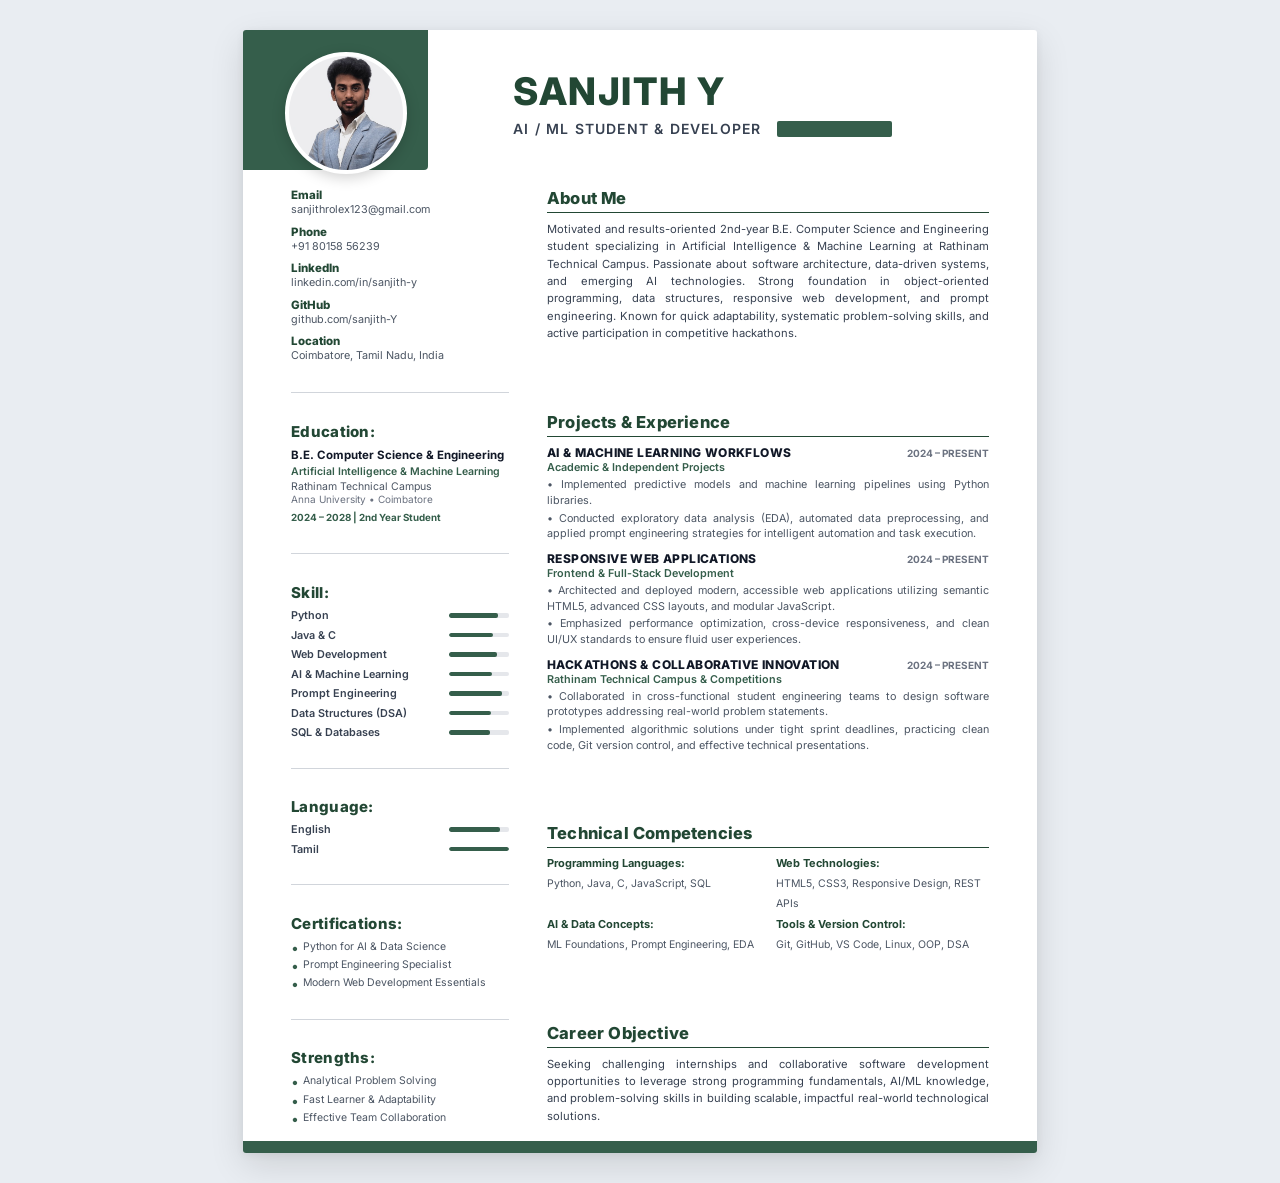
==== commit 678869d0: "Add authentic profile photo to resume template" ====
--- a/index.html
+++ b/index.html
@@ -17,7 +17,7 @@
             <header class="resume-header">
                 <div class="header-left">
                     <div class="photo-badge">
-                        <img src="https://encrypted-tbn0.gstatic.com/images?q=tbn:ANd9GcQMVvHzq5kHHmvVoiVvFJDUpN05G9KnWZoqRrxquYGa-ZH-_m9eELQYK7w&s=10" alt="Sanjith Y">
+                        <img src="profile.jpg" alt="Sanjith Y">
                     </div>
                 </div>
 
--- a/style.css
+++ b/style.css
@@ -93,6 +93,7 @@
     width: 100%;
     height: 100%;
     object-fit: cover;
+    object-position: center 12%;
     display: block;
 }
 
